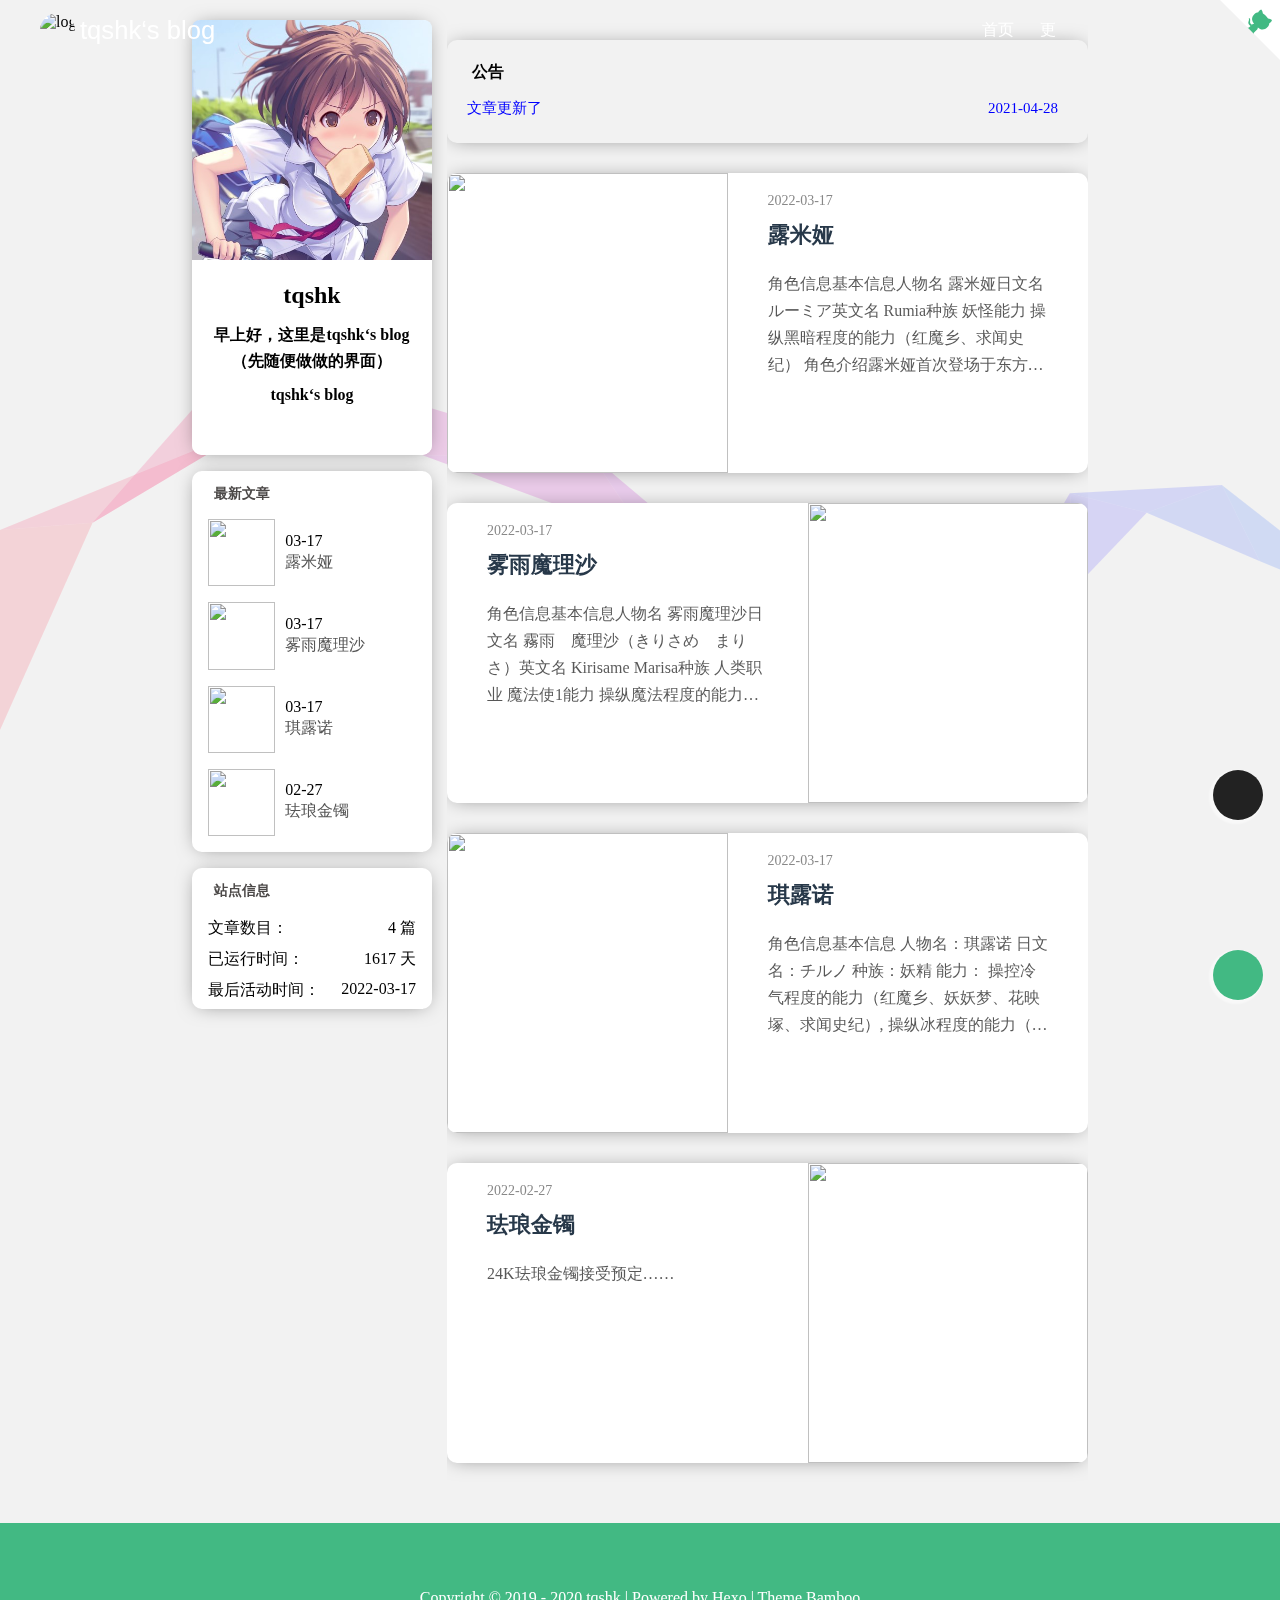
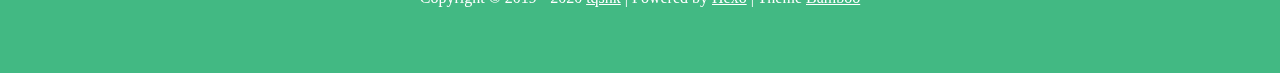
==== index.html @ ddaab2ee "Site updated: 2022-03-17 20:21:31" ====
<!DOCTYPE html>
<html>
  <!-- meta/link... -->
  



<head>
  <meta http-equiv="content-type" content="text/html; charset=utf-8">
  <meta content="width=device-width, initial-scale=1.0, maximum-scale=1.0, user-scalable=0" name="viewport">
  <!-- Global site tag (gtag.js) - Google Analytics -->


  <title>tqshk‘s blog</title>

  <link rel="icon" type="image/x-icon, image/vnd.microsoft.icon" href="/favicon.ico">
  <link rel="stylesheet" href="https://at.alicdn.com/t/font_1911880_c1nvbyezg17.css">
  <link href="https://cdn.jsdelivr.net/gh/inkss/fontawesome@5.15.3/css/all.min.css" rel="stylesheet">
  <link href="/js/swiper/swiper@5.4.1.min.css" rel="stylesheet">
  
  
    <script>
        var themeModelId = '2';
        if (themeModelId) {
            localStorage.setItem('modelId', themeModelId);
        }
    </script>
    
    <script src="https://cdn.jsdelivr.net/gh/yuang01/live2d-widget@latest/autoload.js"></script>
    <script>
        var live2dOpen = eval('true') || false;
        if (!live2dOpen) {
            localStorage.setItem('waifu-display', 1609323474481);
        }
    </script>
  
  
  
<link rel="stylesheet" href="/css/animate.min.css">

  
<link rel="stylesheet" href="/css/style.css">

  
  
    
<link rel="stylesheet" href="/js/fancybox/jquery.fancybox.min.css">

  
  
    
<link rel="stylesheet" href="/js/shareJs/share.min.css">

  
  <style>
        @media (max-width: 992px) {
            #waifu {
                display: none;
            }
        }
    </style>
    <script src="//cdn.bootcss.com/pace/1.0.2/pace.min.js"></script>
    <link href="//cdn.bootcss.com/pace/1.0.2/themes/pink/pace-theme-flash.css" rel="stylesheet">

    

    <!-- import link -->
    
        
            
        
            
        
    
    <!-- import script -->
    
        
            
        
            
        
    

<meta name="generator" content="Hexo 5.4.1"></head>

  
  <!-- 依赖于jquery和vue -->
  
    
<script src="https://cdn.jsdelivr.net/npm/jquery@3.5.1/dist/jquery.min.js"></script>

  

  
    
<script src="https://cdn.jsdelivr.net/npm/vue@2.6.11/dist/vue.min.js"></script>

  
  
  <body>
    <!-- 预加载动画 -->
    <!-- 页面预加载动画 -->

<div id='loader'>
  <link rel="stylesheet" href="/js/loaded/index.css" >
  <div class="loading-left-bg"></div>
  <div class="loading-right-bg"></div>
  <div class="spinner-box">
    <div class="configure-border-1">
      <div class="configure-core"></div>
    </div>
    <div class="configure-border-2">
      <div class="configure-core"></div>
    </div>
    <div class="loading-word">加载中...</div>
  </div>
</div>

<script>
  var endLoading = function () {
    document.body.style.overflow = 'auto';
    document.getElementById('loader').classList.add("loading");
  }
  window.addEventListener('DOMContentLoaded',endLoading);
  
</script>

    
    <!-- 判断是否为暗黑风格 -->
    <!-- 判断是否为黑夜模式 -->
<script>
  let isDark = JSON.parse(localStorage.getItem('dark')) || JSON.parse('false');

  if (isDark) {
    $(document.body).addClass('darkModel');
  }
</script>

    <!-- 需要在上面加载的js -->
    <script>
  function loadScript(src, cb) {
    return new Promise(resolve => {
      setTimeout(function () {
        var HEAD = document.getElementsByTagName("head")[0] || document.documentElement;
        var script = document.createElement("script");
        script.setAttribute("type", "text/javascript");
        if (cb) {
          if (JSON.stringify(cb)) {
            for (let p in cb) {
              if (p == "onload") {
                script[p] = () => {
                  cb[p]()
                  resolve()
                }
              } else {
                script[p] = cb[p]
                script.onload = resolve
              }
            }
          } else {
            script.onload = () => {
              cb()
              resolve()
            };
          }
        } else {
          script.onload = resolve
        }
        script.setAttribute("src", src);
        HEAD.appendChild(script);
      });
    });
  }

  //https://github.com/filamentgroup/loadCSS
  var loadCSS = function (href, before, media, attributes) {
    return new Promise(resolve => {
      setTimeout(function () {
        var link = document.createElement('link');
        link.rel = "stylesheet";
        link.href = src;
        link.onload = resolve;
        document.getElementsByTagName("head")[0].appendChild(link);
      });
    });
  };

</script> 

<!-- 轮播图所需要的js -->
<script src="/js/swiper/swiper.min.js"></script>
<script src="/js/swiper/vue-awesome-swiper.js"></script>
<script src="/js/swiper/swiper.animate1.0.3.min.js"></script>

<script type="text/javascript">
  Vue.use(window.VueAwesomeSwiper)
</script>


  <script src="/js/vue-typed-js/index.js"></script>


<!-- 首页的公告滚动插件的js需要重新加载 -->
<script src="/js/vue-seamless-scroll/index.js"></script>

<!-- 打字机效果js -->
<script src="https://cdn.jsdelivr.net/npm/typed.js@2.0.11"></script>


    <div id="safearea">
      <main class="main" id="pjax-container">
        <!-- 头部导航 -->
        
<header class="header   " 
  id="navHeader"
  style="position: fixed;
  left: 0; top: 0; z-index: 10;width: 100%;"
>
  <div class="header-content">
    <div class="bars">
      <div id="appDrawer" class="sidebar-image">
  <div class="drawer-box-icon">
    <i class="fas fa-bars" aria-hidden="true" @click="showDialogDrawer"></i>
  </div>
  
  <transition name="fade">
    <div class="drawer-box_mask" v-cloak style="display: none;" v-show="visible" @click.self="cancelDialogDrawer">
    </div>
  </transition>
  <div class="drawer-box" :class="{'active': visible}">
    <div class="drawer-box-head bg-color">
      <img class="drawer-box-head_logo lazyload placeholder" src="/medias/logo.png" class="lazyload placeholder" data-srcset="/medias/logo.png" srcset="https://img2.baidu.com/it/u=2037979560,2772131037&fm=26&fmt=auto&gp=0.jpg" alt="logo">
      <h3 class="drawer-box-head_title">tqshk‘s blog</h3>
      <h5 class="drawer-box-head_desc">描述</h5>
    </div>
    
    <div class="drawer-box-content">
      <ul class="drawer-box-content_menu">
        
          
            <li class="drawer-box-content_item" style="position: relative;">
              
                <a href="/" class="drawer-menu-item-link">
                  
                    <i class="fas fa-home" aria-hidden="true"></i>
                  
                  <span class="name">首页</span>
                </a>
              
            </li>
          
            <li class="drawer-box-content_item" style="position: relative;">
              
                <a href="javascript:;" class="drawer-menu-item-link has-children" @click="openOrCloseMenu(1)">
                  <span>
                    
                      <i class="fas fa-link"></i>
                    
                    <span class="name">更多</span>
                  </span>
                  <i class="fas fa-chevron-left arrow " :class="{'icon-rotate': isOpen(1)}" aria-hidden="true"></i>
                </a>
                <ul class="drawer-sub-menu" v-if="isOpen(1)">
                  
                  <li>
                    <a href="/categories">
                      
                      <i class="fas fa-music" style="margin-top: -20px;"></i>
                      
                      <span>分类</span>
                    </a>
                  </li>
                  
                  <li>
                    <a href="/friends">
                      
                      <i class="fas fa-film" style="margin-top: -20px;"></i>
                      
                      <span>友情连接</span>
                    </a>
                  </li>
                  
                  <li>
                    <a href="/about">
                      
                      <i class="fas fa-film" style="margin-top: -20px;"></i>
                      
                      <span>关于我</span>
                    </a>
                  </li>
                  
                  <li>
                    <a target="_blank" rel="noopener" href="http://124.222.34.85/">
                      
                      <i class="fas fa-film" style="margin-top: -20px;"></i>
                      
                      <span>清露闲庭</span>
                    </a>
                  </li>
                  
                </ul>
              
            </li>
          
        
        
          <li class="drawer-box-content_item">
            <a target="_blank" rel="noopener" href="https://github.com/tqshk">
              <i class="fas fa-github" aria-hidden="true"></i>
              <span>Github</span>
            </a>
          </li>
        
      </ul>
    </div>
  </div>
</div>

<script>
  var body = document.body || document.documentElement || window;
  var vm = new Vue({
    el: '#appDrawer',
    data: {
      visible: false,
      top: 0,
      openArr: [],
    },
    computed: {
    },
    mounted() {
    },
    methods: {
      isOpen(index) {
        if (this.openArr.includes(index)) {
          return true;
        } else {
          return false;
        }
      },
      openOrCloseMenu(curIndex) {
        const index = this.openArr.indexOf(curIndex);
        if (index !== -1) {
          this.openArr.splice(index, 1);
        } else {
          this.openArr.push(curIndex);
        }
      },
      showDialogDrawer() {
        this.visible = true;
        // 防止页面滚动，只能让弹框滚动
        this.top = $(document).scrollTop()
        body.style.cssText = 'width: 100%; height: 100%;overflow: hidden;';
      },
      cancelDialogDrawer() {
        this.visible = false;
        body.removeAttribute('style');
        $(document).scrollTop(this.top)
      }
    },
    created() {}
  })
</script>

    </div>
    <div class="blog-title" id="author-avatar">
      
        <div class="avatar">
          <img src="/medias/logo.png" class="lazyload placeholder" data-srcset="/medias/logo.png" srcset="https://img2.baidu.com/it/u=2037979560,2772131037&fm=26&fmt=auto&gp=0.jpg" alt="logo">
        </div>
      
      <a href="/" class="logo">tqshk‘s blog</a>
    </div>
    <nav class="navbar">
      <ul class="menu">
        
          
            <li class="menu-item" style="position: relative;">
              
                <a href="/" class="menu-item-link" title="首页">
                  
                    <i class="fas fa-home" aria-hidden="true"></i>
                  
                  <span class="name">首页</span>
                </a>
              
            </li>
          
            <li class="menu-item" style="position: relative;">
              
                <a href="javascript:;" class="menu-item-link" title="更多">
                  
                    <i class="fas fa-link"></i>
                  
                  <span class="name">更多</span>
                  <i class="fas fa-chevron-down arrow" aria-hidden="true"></i>
                </a>
                <ul class="sub-menu">
                  
                  <li>
                    <a href="/categories">
                      
                      <i class="fas fa-music" style="margin-top: -20px;"></i>
                      
                      <span>分类</span>
                    </a>
                  </li>
                  
                  <li>
                    <a href="/friends">
                      
                      <i class="fas fa-film" style="margin-top: -20px;"></i>
                      
                      <span>友情连接</span>
                    </a>
                  </li>
                  
                  <li>
                    <a href="/about">
                      
                      <i class="fas fa-film" style="margin-top: -20px;"></i>
                      
                      <span>关于我</span>
                    </a>
                  </li>
                  
                  <li>
                    <a target="_blank" rel="noopener" href="http://124.222.34.85/">
                      
                      <i class="fas fa-film" style="margin-top: -20px;"></i>
                      
                      <span>清露闲庭</span>
                    </a>
                  </li>
                  
                </ul>
              
            </li>
          
        
      </ul>
      
      
        <div id="appSearch">
  <div class="search"  @click="showDialog()"><i class="fas fa-search" aria-hidden="true"></i></div>
  <transition name="fade">
    <div class="message-box_wrapper" style="display: none;" v-cloak v-show="dialogVisible" @click.self="cancelDialogVisible()">
      <div class="message-box animated bounceInDown">
        <h2>
          <span>
            <i class="fas fa-search" aria-hidden="true"></i>
            <span class="title">本地搜索</span>
          </span>
          <i class="fas fa-times close" pointer style="float:right;" aria-hidden="true" @click.self="cancelDialogVisible()"></i>
        </h2>
        <form class="site-search-form">
          <input type="text"
            placeholder="请输入关键字"
            id="local-search-input" 
            @click="getSearchFile()"
            class="st-search-input"
            v-model="searchInput"
          />
        </form>
        <div class="result-wrapper">
          <div id="local-search-result" class="local-search-result-cls"></div>
        </div>
      </div>
    </div>
  </transition>
</div>
<script src="/js/local_search.js"></script>
<script>
  var body = document.body || document.documentElement || window;
  var vm = new Vue({
    el: '#appSearch',
    data: {
      dialogVisible: false,
      searchInput: '',
      top: 0,
    },
    computed: {
    },
    mounted() {
      window.addEventListener('pjax:complete', () => {
        this.cancelDialogVisible();
      })
    },
    methods: {
      showDialog() {
        this.dialogVisible = true;
        // 防止页面滚动，只能让弹框滚动
        this.top = $(document).scrollTop()
        body.style.cssText = 'overflow: hidden;';
      },
      getSearchFile() {
        if (!this.searchInput) {
          getSearchFile("/search.xml");
        }
      },
      cancelDialogVisible() {
        this.dialogVisible = false;
        body.removeAttribute('style');
        $(document).scrollTop(this.top)
      },
    },
    created() {}
  })
</script>
<!-- 解决刷新页面闪烁问题，可以在元素上添加display: none, 或者用vue.extend方法，详情：https://blog.csdn.net/qq_31393401/article/details/81017912 -->
<!-- 下面是搜索基本写法 -->
<!-- <script type="text/javascript" id="local.search.active">
  var inputArea = document.querySelector("#local-search-input");
  inputArea.onclick   = function(){ getSearchFile(); this.onclick = null }
  inputArea.onkeydown = function(){ if(event.keyCode == 13) return false }
</script> -->

      

    </nav>
  </div>
  
    <a target="_blank" rel="noopener" href="https://github.com/tqshk" class="github-corner color-primary" aria-label="View source on GitHub"><svg width="60" height="60" viewBox="0 0 250 250" style="fill:#fff; position: absolute; top: 0; border: 0; right: 0;" aria-hidden="true"><path d="M0,0 L115,115 L130,115 L142,142 L250,250 L250,0 Z"></path><path d="M128.3,109.0 C113.8,99.7 119.0,89.6 119.0,89.6 C122.0,82.7 120.5,78.6 120.5,78.6 C119.2,72.0 123.4,76.3 123.4,76.3 C127.3,80.9 125.5,87.3 125.5,87.3 C122.9,97.6 130.6,101.9 134.4,103.2" fill="currentColor" style="transform-origin: 130px 106px;" class="octo-arm"></path><path d="M115.0,115.0 C114.9,115.1 118.7,116.5 119.8,115.4 L133.7,101.6 C136.9,99.2 139.9,98.4 142.2,98.6 C133.8,88.0 127.5,74.4 143.8,58.0 C148.5,53.4 154.0,51.2 159.7,51.0 C160.3,49.4 163.2,43.6 171.4,40.1 C171.4,40.1 176.1,42.5 178.8,56.2 C183.1,58.6 187.2,61.8 190.9,65.4 C194.5,69.0 197.7,73.2 200.1,77.6 C213.8,80.2 216.3,84.9 216.3,84.9 C212.7,93.1 206.9,96.0 205.4,96.6 C205.1,102.4 203.0,107.8 198.3,112.5 C181.9,128.9 168.3,122.5 157.7,114.1 C157.9,116.9 156.7,120.9 152.7,124.9 L141.0,136.5 C139.8,137.7 141.6,141.9 141.8,141.8 Z" fill="currentColor" class="octo-body"></path></svg></a><style>.github-corner:hover .octo-arm{animation:octocat-wave 560ms ease-in-out}@keyframes octocat-wave{0%,100%{transform:rotate(0)}20%,60%{transform:rotate(-25deg)}40%,80%{transform:rotate(10deg)}}@media (max-width:500px){.github-corner:hover .octo-arm{animation:none}.github-corner .octo-arm{animation:octocat-wave 560ms ease-in-out}}</style>
  
  
    <div id="he-plugin-simple"></div>
    <script>
      WIDGET = {
        CONFIG: {
          "modules": "012",
          "background": 5,
          "tmpColor": "4A4A4A",
          "tmpSize": 16,
          "cityColor": "4A4A4A",
          "citySize": 16,
          "aqiSize": 16,
          "weatherIconSize": 24,
          "alertIconSize": 18,
          "padding": "10px 10px 10px 10px",
          "shadow": "1",
          "language": "auto",
          "borderRadius": 5,
          "fixed": "false",
          "vertical": "middle",
          "horizontal": "center",
          "key": "2784dd3fcb1e4f0f9a9b579bf69641f2"
        }
      }
    </script>
    <script src="https://widget.qweather.net/simple/static/js/he-simple-common.js?v=2.0"></script> 
    
</header>
        <!-- 内容区域 -->
        
  <!-- 首页轮播 -->
  

  <link href="/js/vue-typed-js/index.css" rel="stylesheet">






<div class="swiper-length" style="display: none;">1</div>
<div id="appSwiper"
  class="swiper-no-swiping"
  @mouseenter="stopAutoPlay()" 
  @mouseleave="startAutoPlay()"
>
  <swiper v-cloak ref="mySwiper" :options="swiperOptions" @slideChangeTransitionEnd="slideChangeTransitionEnd">
    
      
        <swiper-slide>
          <div class="item swiper-lazy" data-background=" https://gimg2.baidu.com/image_search/src=http%3A%2F%2Fi0.hdslb.com%2Fbfs%2Farticle%2Fcc357f8127275008c5443eada89bd9162603e3ee.jpg&refer=http%3A%2F%2Fi0.hdslb.com&app=2002&size=f9999,10000&q=a80&n=0&g=0n&fmt=jpeg?sec=1647869053&t=4f9280305ee02da963cba3b10bd9e03d" style="background-size: 300000px; 
            background-position: left center;" style="position: relative;">
            <div class="swiper-bgmask" style="position: absolute;top: 0;left: 0;width: 100%;height: 100%;"></div>
              <div class="flag">
                
                <div class="img-mask swiper-lazy swiper-default-bgImg" data-background=" https://gimg2.baidu.com/image_search/src=http%3A%2F%2Fi0.hdslb.com%2Fbfs%2Farticle%2Fcc357f8127275008c5443eada89bd9162603e3ee.jpg&refer=http%3A%2F%2Fi0.hdslb.com&app=2002&size=f9999,10000&q=a80&n=0&g=0n&fmt=jpeg?sec=1647869053&t=4f9280305ee02da963cba3b10bd9e03d" style="height: 100%; background-size: cover; 
                  background-position: center center;">
                  <div class="swiper-lazy-preloader swiper-lazy-preloader-white"></div>   
                </div>
                <div class="flag-text">
                  <div class="flag-text-content">
                    <div class="title ani animated" swiper-animate-effect="fadeInDown" swiper-animate-duration="0.2s" swiper-animate-delay="0.1s">虽然是个梦，</div>
                    
                      <div  class="ani animated default-excerpt" swiper-animate-effect="fadeInDown" swiper-animate-duration="0.2s" swiper-animate-delay="0.1s">
                        <vue-typed-js :strings="defaultDesc" :loop="defaultDescTypedLoop" :type-speed="100" :back-speed="50">
                          <h1 class="typing"></h1>
                        </vue-typed-js>
                      </div>
                      
                  </div>
                  <div style="display: flex;" class="flag-text-btns">
                    
                    
                  </div>
                </div>
              </div>
          </div>
        </swiper-slide>
      
      
        
        
      
        
        
      
        
        
      
        
        
          
          <swiper-slide>
            <div class="item swiper-lazy" data-background="http://r7sz7l6va.hn-bkt.clouddn.com/2022-2-27/23.jpg" style=" background-size: 300000px; 
            background-position: left center;" style="position: relative;">
              <div class="swiper-bgmask" style="position: absolute;top: 0;left: 0;width: 100%;height: 100%;"></div>
              <div class="flag" style="z-index: 2;">
                <div class="img-mask swiper-lazy" data-background="http://r7sz7l6va.hn-bkt.clouddn.com/2022-2-27/23.jpg" style="height: 100%; background-size: cover; 
                  background-position: center center;">
                  <div class="swiper-lazy-preloader swiper-lazy-preloader-white"></div>  
                </div>
                <div class="flag-text">
                  <div class="flag-text-content">
                    <div class="title ani animated" swiper-animate-effect="fadeInDown" swiper-animate-duration="0.2s" swiper-animate-delay="0.1s">
                      <a href="/2022/02/27/%E7%8F%90%E7%90%85%E9%87%91%E9%95%AF/">
                        珐琅金镯
                      </a>
                    </div>
                    <div class="excerpt ani animated" swiper-animate-effect="fadeInDown" swiper-animate-duration="0.2s" swiper-animate-delay="0.1s">24K珐琅金镯接受预定……
              
            

</div>
                  </div>
                  <div class="bottom-one-btn ani animated" swiper-animate-effect="fadeInDown" swiper-animate-duration="0.2s" swiper-animate-delay="0.1s"><a href="/2022/02/27/%E7%8F%90%E7%90%85%E9%87%91%E9%95%AF/" class="read-more swiper-btn-color" style="display: inline-block; z-index:1;">阅读更多</a></div>
                </div>
              </div>
            </div>

          </swiper-slide>
        
      
    <div class="swiper-pagination" slot="pagination" pointer style="display: none;"></div>
    <div class="swiper-button-prev swiper-button-white" pointer slot="button-prev" style="display: none;"></div>
    <div class="swiper-button-next swiper-button-white" pointer slot="button-next" style="display: none;"></div>
    
  </swiper>
  
    <div id="scroll-down" @click="toPostContent()">
      <a href="javascript:;">
        <i class="fas fa-angle-down scroll-down-effects"></i>
      </a>
    </div>
  
  <canvas id="header_canvas"style="position:absolute;bottom:0;width:100%;pointer-events:none;"></canvas>
</div>

<script>
  var autoplay = JSON.parse('false');
  var delay = '5000';
  var loop = JSON.parse('true') ? false : JSON.parse('true');
  var effect = 'slide';
  var swiperLength = parseInt(document.querySelector(".swiper-length").innerText);
  var defaultDesc = '但却不是梦！？';
  defaultDesc = defaultDesc.split(',');
  var defaultDescTypedLoop = JSON.parse('true');
  var vm = new Vue({
    el: '#appSwiper',
    data: {
      defaultDesc: defaultDesc,
      defaultDescTypedLoop,
      swiperOptions: {
        pagination: {
          el: '.swiper-pagination',
          clickable: true // 允许点击小圆点跳转
        },
        loop: loop ? true : false,
        effect, // fade
        autoplay: (autoplay && swiperLength > 1) ? {
  　　　　delay,
  　　　　disableOnInteraction: false // 手动切换之后继续自动轮播
    　　} : false,
        navigation: {
          nextEl: '.swiper-button-next',
          prevEl: '.swiper-button-prev',
        },
        lazy: {
          loadPrevNext: true,
        },
        on:{
          init: function() {
            swiperAnimateCache(this); //隐藏动画元素 
            swiperAnimate(this); //初始化完成开始动画
          }, 
          slideChangeTransitionEnd: function(){ 
            swiperAnimate(this); //每个slide切换结束时也运行当前slide动画
          } 
        }
        // Some Swiper option/callback...
      }
    },
    computed: {
      swiper() {
        return this.$refs.mySwiper.$swiper
      }
    },
    mounted() {
      // console.log('Current Swiper instance object', this.swiper)
      // this.swiper.slideTo(0, 1000, false)
    },
    methods: {
      stopAutoPlay() {
        (autoplay && swiperLength > 1) && this.swiper.autoplay.stop();
      },
      startAutoPlay() {
        (autoplay && swiperLength > 1) && this.swiper.autoplay.start();
      },
      slideChangeTransitionEnd() {
        console.log('1');
      },
      toPostContent() {
        const fullHeight = $(window).height() - 60;
        $('html,body').animate({scrollTop: fullHeight},500);
      }
    },
    created() {}
  })
</script>

  <script src="/js/bubble/homeBubble.js"></script>

<style>
#appSwiper {
  position: relative;
  user-select: none;
  overflow: hidden;
}
.default-excerpt {
  font-size: 1.6rem;
  margin-top: 1rem;
  font-family: Titillium Web,'PingFang SC','Hiragino Sans GB','Microsoft JhengHei','Microsoft YaHei',sans-serif;
}
.bottom-one-btn {
  margin-top: 15px;
}
.swiper-container {
  overflow: hidden;
  z-index: 0;
}
.swiper-slide {
  height: 350px;
  position: relative;
}
.swiper-button-prev,
.swiper-button-next {
  padding: 10px 10px;
  transition: background 0.2s;
}
.swiper-button-prev:hover,
.swiper-button-next:hover {
  background: rgba(0, 0, 0, 0.2);
}
.swiper-slide .item {
  width: 100%;
  height: 100%;
}
.flag {
  position: relative;
  width: 70%;
  margin: 0 auto;
  color: #ffffff;
  height: 100%;
  background: #000;
}
.flag img {
  min-height: 100%;
}
.flag-text {
  position: absolute;
  top: 50px;
  left: 50px;
  width: 80%;
  height: 280px;
  display: flex;
  flex-direction: column;
  justify-content: space-between;
  z-index: 9999;
}
.flag-text .title {
  font-size: 1.8rem;
  font-family: Long Cang,cursive;
}
.flag-text .title a {
  color: #fff;
  transition: color 0.3s;
}
.flag-text .title a:hover {
  color: #42b983;
}
.flag-text .excerpt {
  color: #eee;
  font-family: Ubuntu,-apple-system,BlinkMacSystemFont,Segoe UI,Roboto,Oxygen,Cantarell,Fira Sans,Droid Sans,Helvetica Neue,sans-serif;
  width: 70%;
  line-height: 30px;
  height: 150px;
  margin-top: 2%;
  display: -webkit-box;
  -webkit-box-orient: vertical;
  -webkit-line-clamp: 5;
  overflow: hidden;
}
.swiper-pagination-bullet-active {
  opacity: 1;
  background-color: #42b983;
}
.img-mask {
  opacity:0.6; filter: alpha(opacity=60);
}
.flag-text .read-more {
  margin-bottom: 30px;
  padding: 5px 15px;
  color: #ffffff;
  border-radius: 20px;
}
#scroll-down {
  position: absolute;
  bottom: 10px;
  left: 50%;
  transform: translateX(-50%);
  font-size: 2.5rem;
  color: #fff;
  cursor: pointer;
  z-index: 2;
}
#scroll-down a {
  color: #fff;
}
@-webkit-keyframes rightan
  {
  
  0%
  {
    transform: translateY(0);
    opacity: 0.5;
  }
  50% {
    transform: translateY(-30px);
    opacity: 1;
  }
  100%
  {
    transform: translateY(0);
    opacity: 0.5;
  }
}
.scroll-down-effects {
  animation: rightan 1.5s infinite;
}
/* 当头部导航设置为背景透明的时候 */

  .swiper-slide {
    height: 400px;
  }
  .flag-text {
    top: 80px;
  }


@media (min-width: 992px) {
  .swiper-button-prev {
    margin-left: 15%;
    transform: translateX(-180%);
  }
  .swiper-button-next {
    margin-right: 15%;
    transform: translateX(180%);
  }
  .flag-text .title {
    width: 80%;
    line-height: 35px;
    max-height: 70px;
    display: -webkit-box;
    -webkit-box-orient: vertical;
    -webkit-line-clamp: 2;
    overflow: hidden;
  }
}
@media screen and (max-width: 1200px) { 
  .flag {
    width: 80%;
  }
  .swiper-button-prev {
    margin-left: 10%;
    transform: translateX(-180%);
  }
  .swiper-button-next {
    margin-right: 10%;
    transform: translateX(180%);
  }
}
@media (max-width: 992px) {
  .flag {
    width: 100%;
  }
  .flag-text .title {
    font-size: 1.5rem;
    margin-top: 50px;
    display: -webkit-box;
    -webkit-box-orient: vertical;
    -webkit-line-clamp: 2;
    overflow: hidden;
  }
  .flag-text {
    position: absolute;
    top: 0;
    left: 0;
    width: 80%;
    height: 100%;
    margin-left: 50%;
    transform: translateX(-50%);
  }
  .flag-text .excerpt {
    width: 100%;
    line-height: 25px;
    height: 125px;
    display: -webkit-box;
    -webkit-box-orient: vertical;
    -webkit-line-clamp: 5;
    overflow: hidden;
  }
  .flag-text .read-more {
    margin-bottom: 80px;
  }
}
@media (max-width: 992px) and (min-width: 551px) {
  .flag-text .excerpt {
    width: 70%;
  }
}
@media (max-width: 551px) {
  .swiper-slide {
    height: 250px;
  }
  .flag-text .title {
    line-height: 30px;
    max-height: 60px;
    display: -webkit-box;
    -webkit-box-orient: vertical;
    -webkit-line-clamp: 2;
    overflow: hidden;
    margin-top: 20px;
  }
  .flag-text .excerpt {
    font-size: 1rem;
    line-height: 20px;
    height: 80px;
    display: -webkit-box;
    -webkit-box-orient: vertical;
    -webkit-line-clamp: 4;
  }
  .flag-text .excerpt { 
    margin-top: 10px;
  }
  .flag-text .read-more {
    margin-top: 10px;
    margin-bottom: 50px;
  }
  .swiper-button-prev,
  .swiper-button-next {
    transform: scale(0.5);
  }
  .swiper-button-prev {
    left: 0;
  }
  .swiper-button-next {
    right: 0;
  }
}
/* 当头部导航设置为背景透明的时候 */

  @media (max-width: 992px) {
    .flag-text {
      top: 60px;
      height: 80%;
    }
  }
  @media (max-width: 551px) {
    .swiper-slide {
      height: 310px;
    }
  }


/* 文字或者按钮居中显示 */

  .flag-text {
    left: 10%;
  }
  .flag-text .flag-text-content {
    width: 100%;
    text-align: center;
  }
  .flag-text .title {
    width: 100%;
    text-align: center;
  }
  .flag-text .excerpt { 
    width: 100%;
    text-align: center;
  }
  .bottom-one-btn {
    display: flex;
    justify-content: center;
  }
  .default-excerpt {
    display: flex;
    justify-content: center;
    font-size: 1.6rem;
    font-family: Titillium Web,'PingFang SC','Hiragino Sans GB','Microsoft JhengHei','Microsoft YaHei',sans-serif;
  }
  .flag-text-btns {
    justify-content: center;
  }
  @media (min-width: 992px) {
    .flag-text .excerpt {
      line-height: 30px;
      display: -webkit-box;
      -webkit-box-orient: vertical;
      -webkit-line-clamp: 5;
      overflow: hidden;
    }
  }
  @media (max-width: 992px) {
    .flag-text {
      margin-left: 0;
      transform: translateX(0);
    }
  }




/* 全屏显示 */

  .flag {
    width: 100%;
  }
  .swiper-slide {
    height: calc(100vh - 60px);
    
      height: 100vh;
    
  }
  .flag-text {
    top: 50%;
    left: 15%;
    transform: translateY(-50%);
    width: 70%;
    height: auto;
  }
  .flag-text .title {
    font-size: 2.8rem;
    line-height: 1.5em;
    max-height: none;
    /* overflow: visible; */
  }
  .flag-text .excerpt {
    font-size: 1.25rem;
    height: 150px;
  }
  .flag-text .read-more {
    margin-top: 10px;
  }
  .swiper-button-prev,
  .swiper-button-next {
    margin-top: -60px!important;
  }
  .swiper-btn-color,
  .swiper-btn-color2 {
    background-color: transparent;
    border: 1px solid #fff;
  }
  .swiper-btn-color:hover,
  .swiper-btn-color2:hover {
    background-color: #42b983;
    border: 1px solid #42b983!important;
  }
  .flag-text-btns {
    justify-content: center;
  }
  .swiper-button-prev {
    margin-left: 10px;
    transform: translateX(0);
    border-radius: 50%;
    padding: 0;
    width: 50px;
    height: 50px;
  }
  .swiper-button-next {
    margin-right: 10px;
    transform: translateX(0);
    border-radius: 50%;
    padding: 0;
    width: 50px;
    height: 50px;
  }
  .swiper-button-next:after, .swiper-button-prev:after {
    font-size: 1.2rem;
  }
  @media (min-width: 992px) {
    .flag-text .excerpt {
      line-height: 35px;
      height: 175px;
    }
    .default-excerpt {
      min-height: 150px;
    }
    .typed-element {
      align-items: unset;
    }
  }
  @media (max-width: 992px) {
    .flag-text {
      margin-left: 0;
      height: 60%;
      top: 55%;
    }
    .flag-text .title {
      font-size: 2.4rem;
      margin-top: 0;
      display: -webkit-box;
      -webkit-box-orient: vertical;
      -webkit-line-clamp: 2;
      overflow: hidden;
    }
    .flag-text .excerpt {
      line-height: 35px;
      height: 185px;
    }
    .flag-text .read-more {
      margin-top: 20px;
    }
  }
  @media (max-width: 551px) {
    .flag-text {
      height: 60%;
    }
    .flag-text .title {
      font-size: 2.2rem;
    }
    .flag-text .excerpt {
      line-height: 30px;
    }
    .flag-text .read-more {
      margin-top: 50px;
      padding: 10px 30px;
    }
    .swiper-button-prev {
      margin-left: 0;
    }
    .swiper-button-next {
      margin-right: 0;
    }
    .default-excerpt {
      margin-top: 1rem;
    }
  }


/* video */
.swiper-video {
  width: 100%;
  height: 100%;
}
.swiper-video video {
  pointer-events: none;
}
.swiper-video-maskBox{
  position: absolute;
  top: 0;
  left: 0;
  height: 100%;
  width: 100%;
  background-color: #000;
  opacity: 0.2;
  z-index: 1;
}
@media (min-width: 992px) {
  
    .swiper-video {
      display: none;
    }
    .swiper-default-bgImg {
      display: block;  
    }
  
}
@media (max-width: 992px) {
  .swiper-video {
    display: none;
  }
  .swiper-default-bgImg {
    display: block;  
  }
}
/* video-end */
</style>


<div id="l_main">
  <div class="l_content">
    <!-- 自定义的内容 -->
    
    <!-- 首页座右铭 -->
    
    <!-- 首页公告 -->
    
<style>
  .index-notice-content {
    margin-top: 10px;
  }
  .warp {
    width: 100%;
    margin: 0 auto;
    overflow: hidden;
  }
  .index-notice-content__ul {
    list-style: none;
    padding: 0;
    margin: 0 auto;
  }
  .index-notice-content__ul li,
  .index-notice-content__ul a {
    display: block;
    height: 30px;
    line-height: 30px;
    display: flex;
    justify-content: space-between;
    font-size: 15px;
  }
  .index-notice-content__title {
    flex: 1;
    overflow: hidden;
  }
  .index-notice-content__title a,
  .index-notice-content__title span {
    overflow: hidden;
    display: block;
    text-overflow:ellipsis; 
    white-space: nowrap;
    height: 100%;
    width: 100%;
    color: #000;
  }
  .index-notice-content__title a:hover,
  .index-notice-content__title span:hover {
    text-decoration: underline;
  }
  .index-notice-content__date {
    min-width: 80px;
    margin-left: 5px;
    color: #000;
  }
</style>
<div class="index-notice" id="appIndexNotice">
    <h3>
      <i class="fas fa-bullhorn index-notice-icon"></i>公告
    </h3>
    <div class="index-notice-content">
      
      <vue-seamless-scroll
        :data="listData"
        :class-option="classOption"
        class="warp"
        style="height: 30px"
      >
        <ul class="index-notice-content__ul">
          
          
            <li>
              
                <div class="index-notice-content__title">
                  
                    <a href="/2022/02/21/wz1/" title="文章更新了" style="color:blue">
                      文章更新了
                    </a>
                  
                </div>
                
                  <div class="index-notice-content__date" style="color:blue">
                    2021-04-28
                  </div>
                
              
            </li>
           
        </ul>
      </vue-seamless-scroll>
    </div>
</div>
<script src="/js/vue-seamless-scroll/index.js"></script>

<!-- 滚动插件采用 vue-seamless-scroll
  https://chenxuan0000.github.io/vue-seamless-scroll/zh/guide/06-singleStop.html 
-->

<script>
  var seamless = JSON.parse('false');
  seamless = seamless ? 0 : 30;
  var listData = '[object Object]' || '';
  listData = listData.split(',');
  var vm = new Vue({
    el: '#appIndexNotice',
    data: {
      listData: listData,
      moveNum: 2,
      classOption: {
        singleHeight: seamless,
        limitMoveNum: listData.length
      },
    },
    computed: {
    },
    mounted() {
    },
    methods: {
    },
    created() {
      this.moveNum = parseInt(this.listData.length);
    }
  })
</script>



    <!-- 首页文章置顶 -->
    



    <div class="bg-floor" id="home-bg-floor" style="position: fixed;left: 0;top: 0;width: 100%;height: 100%;z-index: -2;"></div>
    <!-- 每一篇文章卡片 -->
    <!-- hash算法 -->

<section class="posts">
  
    
    <article class="post reveal" style="flex-direction: row-reverse;   ">
      <div class="post-main">
        <div class="post-info">
          <div class="post-time">
            <i class="fas fa-clock" aria-hidden="true"></i>
            <span class="post-time">2022-03-17</span>
          </div>
          <div class="post-title">
            <a class="post-title-link" href="/2022/03/17/lumiya/">露米娅</a>
          </div>
          <div class="post-meta">
            <div class="post-tags">
              <!-- 文章详情页的标签 -->

            </div>
            <div class="post-categories">
              <!-- 文章详情页的分类 -->


            </div>
          </div>
          <div class="post-img-mobile">
            <a href="/2022/03/17/lumiya/" style="background-size: cover; 
              background-position: center center;">
              <img class="lazyload lazyload placeholder" src="https://upload.thwiki.cc/thumb/1/18/%E9%9C%B2%E7%B1%B3%E5%A8%85%EF%BC%88%E4%BA%BA%E5%A6%96%E5%90%8D%E9%89%B4%EF%BC%89.jpg/1024px-%E9%9C%B2%E7%B1%B3%E5%A8%85%EF%BC%88%E4%BA%BA%E5%A6%96%E5%90%8D%E9%89%B4%EF%BC%89.jpg" class="lazyload placeholder" data-srcset="https://upload.thwiki.cc/thumb/1/18/%E9%9C%B2%E7%B1%B3%E5%A8%85%EF%BC%88%E4%BA%BA%E5%A6%96%E5%90%8D%E9%89%B4%EF%BC%89.jpg/1024px-%E9%9C%B2%E7%B1%B3%E5%A8%85%EF%BC%88%E4%BA%BA%E5%A6%96%E5%90%8D%E9%89%B4%EF%BC%89.jpg" srcset="https://img2.baidu.com/it/u=2037979560,2772131037&fm=26&fmt=auto&gp=0.jpg" alt="">
            </a>
          </div>
          <div class="post-content">
            角色信息基本信息人物名    露米娅日文名    ルーミア英文名    Rumia种族    妖怪能力    操纵黑暗程度的能力（红魔乡、求闻史纪）
角色介绍露米娅首次登场于东方红魔乡，是东方红魔乡一面boss。
她不仅是新作中第一个登场的
          </div>
        </div>
        <div class="post-more">
          <a href="/2022/03/17/lumiya/">
            <i class="iconfont iconmore" pointer style="float: right;  " title="阅读更多"></i>
          </a>
        </div>
      </div>
      <div class="post-img">
        <a href="/2022/03/17/lumiya/" style="background-size: cover; 
          background-position: center center;">
          <img class="lazyload lazyload placeholder" src="https://upload.thwiki.cc/thumb/1/18/%E9%9C%B2%E7%B1%B3%E5%A8%85%EF%BC%88%E4%BA%BA%E5%A6%96%E5%90%8D%E9%89%B4%EF%BC%89.jpg/1024px-%E9%9C%B2%E7%B1%B3%E5%A8%85%EF%BC%88%E4%BA%BA%E5%A6%96%E5%90%8D%E9%89%B4%EF%BC%89.jpg" class="lazyload placeholder" data-srcset="https://upload.thwiki.cc/thumb/1/18/%E9%9C%B2%E7%B1%B3%E5%A8%85%EF%BC%88%E4%BA%BA%E5%A6%96%E5%90%8D%E9%89%B4%EF%BC%89.jpg/1024px-%E9%9C%B2%E7%B1%B3%E5%A8%85%EF%BC%88%E4%BA%BA%E5%A6%96%E5%90%8D%E9%89%B4%EF%BC%89.jpg" srcset="https://img2.baidu.com/it/u=2037979560,2772131037&fm=26&fmt=auto&gp=0.jpg" alt="">
        </a>
      </div>
    </article>
  
    
    <article class="post reveal" style="   ">
      <div class="post-main">
        <div class="post-info">
          <div class="post-time">
            <i class="fas fa-clock" aria-hidden="true"></i>
            <span class="post-time">2022-03-17</span>
          </div>
          <div class="post-title">
            <a class="post-title-link" href="/2022/03/17/molisha/">雾雨魔理沙</a>
          </div>
          <div class="post-meta">
            <div class="post-tags">
              <!-- 文章详情页的标签 -->

            </div>
            <div class="post-categories">
              <!-- 文章详情页的分类 -->


            </div>
          </div>
          <div class="post-img-mobile">
            <a href="/2022/03/17/molisha/" style="background-size: cover; 
              background-position: center center;">
              <img class="lazyload lazyload placeholder" src="https://upload.thwiki.cc/thumb/0/0f/%E9%9B%BE%E9%9B%A8%E9%AD%94%E7%90%86%E6%B2%99%EF%BC%88%E4%BA%BA%E5%A6%96%E5%90%8D%E9%89%B4%EF%BC%89.jpg/800px-%E9%9B%BE%E9%9B%A8%E9%AD%94%E7%90%86%E6%B2%99%EF%BC%88%E4%BA%BA%E5%A6%96%E5%90%8D%E9%89%B4%EF%BC%89.jpg" class="lazyload placeholder" data-srcset="https://upload.thwiki.cc/thumb/0/0f/%E9%9B%BE%E9%9B%A8%E9%AD%94%E7%90%86%E6%B2%99%EF%BC%88%E4%BA%BA%E5%A6%96%E5%90%8D%E9%89%B4%EF%BC%89.jpg/800px-%E9%9B%BE%E9%9B%A8%E9%AD%94%E7%90%86%E6%B2%99%EF%BC%88%E4%BA%BA%E5%A6%96%E5%90%8D%E9%89%B4%EF%BC%89.jpg" srcset="https://img2.baidu.com/it/u=2037979560,2772131037&fm=26&fmt=auto&gp=0.jpg" alt="">
            </a>
          </div>
          <div class="post-content">
            角色信息基本信息人物名    雾雨魔理沙日文名    霧雨　魔理沙（きりさめ　まりさ）英文名    Kirisame Marisa种族    人类职业    魔法使1能力    操纵魔法程度的能力（红魔乡）主要拥有使用魔法程度的能力（妖妖梦
          </div>
        </div>
        <div class="post-more">
          <a href="/2022/03/17/molisha/">
            <i class="iconfont iconmore" pointer style="  " title="阅读更多"></i>
          </a>
        </div>
      </div>
      <div class="post-img">
        <a href="/2022/03/17/molisha/" style="background-size: cover; 
          background-position: center center;">
          <img class="lazyload lazyload placeholder" src="https://upload.thwiki.cc/thumb/0/0f/%E9%9B%BE%E9%9B%A8%E9%AD%94%E7%90%86%E6%B2%99%EF%BC%88%E4%BA%BA%E5%A6%96%E5%90%8D%E9%89%B4%EF%BC%89.jpg/800px-%E9%9B%BE%E9%9B%A8%E9%AD%94%E7%90%86%E6%B2%99%EF%BC%88%E4%BA%BA%E5%A6%96%E5%90%8D%E9%89%B4%EF%BC%89.jpg" class="lazyload placeholder" data-srcset="https://upload.thwiki.cc/thumb/0/0f/%E9%9B%BE%E9%9B%A8%E9%AD%94%E7%90%86%E6%B2%99%EF%BC%88%E4%BA%BA%E5%A6%96%E5%90%8D%E9%89%B4%EF%BC%89.jpg/800px-%E9%9B%BE%E9%9B%A8%E9%AD%94%E7%90%86%E6%B2%99%EF%BC%88%E4%BA%BA%E5%A6%96%E5%90%8D%E9%89%B4%EF%BC%89.jpg" srcset="https://img2.baidu.com/it/u=2037979560,2772131037&fm=26&fmt=auto&gp=0.jpg" alt="">
        </a>
      </div>
    </article>
  
    
    <article class="post reveal" style="flex-direction: row-reverse;   ">
      <div class="post-main">
        <div class="post-info">
          <div class="post-time">
            <i class="fas fa-clock" aria-hidden="true"></i>
            <span class="post-time">2022-03-17</span>
          </div>
          <div class="post-title">
            <a class="post-title-link" href="/2022/03/17/qilunuo/">琪露诺</a>
          </div>
          <div class="post-meta">
            <div class="post-tags">
              <!-- 文章详情页的标签 -->

            </div>
            <div class="post-categories">
              <!-- 文章详情页的分类 -->


            </div>
          </div>
          <div class="post-img-mobile">
            <a href="/2022/03/17/qilunuo/" style="background-size: cover; 
              background-position: center center;">
              <img class="lazyload lazyload placeholder" src="https://gimg2.baidu.com/image_search/src=http%3A%2F%2Fi0.hdslb.com%2Fbfs%2Farticle%2Fde695a42b9f2a70d58981d6372d65aac06d0f85e.jpg&refer=http%3A%2F%2Fi0.hdslb.com&app=2002&size=f9999,10000&q=a80&n=0&g=0n&fmt=jpeg?sec=1647857166&t=40fdaf797d6eab11a19c7c64b4c72e70" class="lazyload placeholder" data-srcset="https://gimg2.baidu.com/image_search/src=http%3A%2F%2Fi0.hdslb.com%2Fbfs%2Farticle%2Fde695a42b9f2a70d58981d6372d65aac06d0f85e.jpg&refer=http%3A%2F%2Fi0.hdslb.com&app=2002&size=f9999,10000&q=a80&n=0&g=0n&fmt=jpeg?sec=1647857166&t=40fdaf797d6eab11a19c7c64b4c72e70" srcset="https://img2.baidu.com/it/u=2037979560,2772131037&fm=26&fmt=auto&gp=0.jpg" alt="">
            </a>
          </div>
          <div class="post-content">
            角色信息基本信息 人物名：琪露诺 日文名：チルノ 种族：妖精 能力：    操控冷气程度的能力（红魔乡、妖妖梦、花映塚、求闻史纪）, 操纵冰程度的能力（辉针城、天空璋）
角色介绍琪露诺首次登场于东方红魔乡，担任二面关底Boss。她是一只冰之
          </div>
        </div>
        <div class="post-more">
          <a href="/2022/03/17/qilunuo/">
            <i class="iconfont iconmore" pointer style="float: right;  " title="阅读更多"></i>
          </a>
        </div>
      </div>
      <div class="post-img">
        <a href="/2022/03/17/qilunuo/" style="background-size: cover; 
          background-position: center center;">
          <img class="lazyload lazyload placeholder" src="https://gimg2.baidu.com/image_search/src=http%3A%2F%2Fi0.hdslb.com%2Fbfs%2Farticle%2Fde695a42b9f2a70d58981d6372d65aac06d0f85e.jpg&refer=http%3A%2F%2Fi0.hdslb.com&app=2002&size=f9999,10000&q=a80&n=0&g=0n&fmt=jpeg?sec=1647857166&t=40fdaf797d6eab11a19c7c64b4c72e70" class="lazyload placeholder" data-srcset="https://gimg2.baidu.com/image_search/src=http%3A%2F%2Fi0.hdslb.com%2Fbfs%2Farticle%2Fde695a42b9f2a70d58981d6372d65aac06d0f85e.jpg&refer=http%3A%2F%2Fi0.hdslb.com&app=2002&size=f9999,10000&q=a80&n=0&g=0n&fmt=jpeg?sec=1647857166&t=40fdaf797d6eab11a19c7c64b4c72e70" srcset="https://img2.baidu.com/it/u=2037979560,2772131037&fm=26&fmt=auto&gp=0.jpg" alt="">
        </a>
      </div>
    </article>
  
    
    <article class="post reveal" style="   ">
      <div class="post-main">
        <div class="post-info">
          <div class="post-time">
            <i class="fas fa-clock" aria-hidden="true"></i>
            <span class="post-time">2022-02-27</span>
          </div>
          <div class="post-title">
            <a class="post-title-link" href="/2022/02/27/%E7%8F%90%E7%90%85%E9%87%91%E9%95%AF/">珐琅金镯</a>
          </div>
          <div class="post-meta">
            <div class="post-tags">
              <!-- 文章详情页的标签 -->

            </div>
            <div class="post-categories">
              <!-- 文章详情页的分类 -->


            </div>
          </div>
          <div class="post-img-mobile">
            <a href="/2022/02/27/%E7%8F%90%E7%90%85%E9%87%91%E9%95%AF/" style="background-size: cover; 
              background-position: center center;">
              <img class="lazyload lazyload placeholder" src="http://r7sz7l6va.hn-bkt.clouddn.com/2022-2-27/23.jpg" class="lazyload placeholder" data-srcset="http://r7sz7l6va.hn-bkt.clouddn.com/2022-2-27/23.jpg" srcset="https://img2.baidu.com/it/u=2037979560,2772131037&fm=26&fmt=auto&gp=0.jpg" alt="">
            </a>
          </div>
          <div class="post-content">
            24K珐琅金镯接受预定……
              
            


          </div>
        </div>
        <div class="post-more">
          <a href="/2022/02/27/%E7%8F%90%E7%90%85%E9%87%91%E9%95%AF/">
            <i class="iconfont iconmore" pointer style="  " title="阅读更多"></i>
          </a>
        </div>
      </div>
      <div class="post-img">
        <a href="/2022/02/27/%E7%8F%90%E7%90%85%E9%87%91%E9%95%AF/" style="background-size: cover; 
          background-position: center center;">
          <img class="lazyload lazyload placeholder" src="http://r7sz7l6va.hn-bkt.clouddn.com/2022-2-27/23.jpg" class="lazyload placeholder" data-srcset="http://r7sz7l6va.hn-bkt.clouddn.com/2022-2-27/23.jpg" srcset="https://img2.baidu.com/it/u=2037979560,2772131037&fm=26&fmt=auto&gp=0.jpg" alt="">
        </a>
      </div>
    </article>
  
</section>
    <!-- 翻页 -->
    
  </div>

  
<aside id='l_side'>
  
    
      
        <section class="widget side_blogger">
  <div class='content'>
    
      
        <a class='avatar flat-box rectangle' href='/about/'>
          <img src='/medias/tx.jpg'/>
        </a>
      
    
    
      <div class='text'>
        
          <h2>tqshk</h2>
        
        
          <p>早上好，这里是tqshk‘s blog （先随便做做的界面）</p>

        
        
          <p><span id="jinrishici-sentence">tqshk‘s blog</span></p>
          <script src="https://sdk.jinrishici.com/v2/browser/jinrishici.js" charset="utf-8"></script>
        
      </div>
    
    
      <div class="social-wrapper">
        
          
            <a href="mailto:781829535@qq.com"
              class="social fas fa-envelope flat-btn"
              target="_blank"
              rel="external nofollow noopener noreferrer">
              
            </a>
          
        
          
            <a href="https://github.com/tqshk"
              class="social fab fa-github flat-btn"
              target="_blank"
              rel="external nofollow noopener noreferrer">
              
            </a>
          
        
          
            <a href="tencent://AddContact/?fromId=50&amp;fromSubId=1&amp;subcmd=all&amp;uin=781829535"
              class="social fab fa-qq flat-btn"
              target="_blank"
              rel="external nofollow noopener noreferrer">
              
            </a>
          
        
      </div>
    
  </div>
</section>

      
    
  
  
  

  <div class="layout_sticky">
    
      
  
    
    
      
  
    
    
  <section class="widget side_recent_post">
    
  <header>
    
      <a style="color: " href='/tags/'><i class="fas fa-book fa-fw" aria-hidden="true"></i><span class='name'>最新文章</span></a>
    
  </header>


    <div class='content'>
      
      <!-- hash算法 -->
      
      <div class="aside-list">
        
          <div class="aside-list-item">
            
            
            

            <div class="post-img-box">
              <a href="/2022/03/17/lumiya/" class="post-img " style="background-size: cover; 
                background-position: center center;">
                <img class="lazyload lazyload placeholder" style="width:100%;height:100%;object-fit:cover;" data-src="https://upload.thwiki.cc/thumb/1/18/%E9%9C%B2%E7%B1%B3%E5%A8%85%EF%BC%88%E4%BA%BA%E5%A6%96%E5%90%8D%E9%89%B4%EF%BC%89.jpg/1024px-%E9%9C%B2%E7%B1%B3%E5%A8%85%EF%BC%88%E4%BA%BA%E5%A6%96%E5%90%8D%E9%89%B4%EF%BC%89.jpg" class="lazyload placeholder" data-srcset="https://upload.thwiki.cc/thumb/1/18/%E9%9C%B2%E7%B1%B3%E5%A8%85%EF%BC%88%E4%BA%BA%E5%A6%96%E5%90%8D%E9%89%B4%EF%BC%89.jpg/1024px-%E9%9C%B2%E7%B1%B3%E5%A8%85%EF%BC%88%E4%BA%BA%E5%A6%96%E5%90%8D%E9%89%B4%EF%BC%89.jpg" srcset="https://img2.baidu.com/it/u=2037979560,2772131037&fm=26&fmt=auto&gp=0.jpg" alt="">
              </a>
            </div>
            <div class="post-date-title">
              <div>
                
                  <span class="post-date">03-17</span>
                
              </div>
              <a class="post-title" href="/2022/03/17/lumiya/">露米娅</a>
            </div>
          </div>
        
          <div class="aside-list-item">
            
            
            

            <div class="post-img-box">
              <a href="/2022/03/17/molisha/" class="post-img " style="background-size: cover; 
                background-position: center center;">
                <img class="lazyload lazyload placeholder" style="width:100%;height:100%;object-fit:cover;" data-src="https://upload.thwiki.cc/thumb/0/0f/%E9%9B%BE%E9%9B%A8%E9%AD%94%E7%90%86%E6%B2%99%EF%BC%88%E4%BA%BA%E5%A6%96%E5%90%8D%E9%89%B4%EF%BC%89.jpg/800px-%E9%9B%BE%E9%9B%A8%E9%AD%94%E7%90%86%E6%B2%99%EF%BC%88%E4%BA%BA%E5%A6%96%E5%90%8D%E9%89%B4%EF%BC%89.jpg" class="lazyload placeholder" data-srcset="https://upload.thwiki.cc/thumb/0/0f/%E9%9B%BE%E9%9B%A8%E9%AD%94%E7%90%86%E6%B2%99%EF%BC%88%E4%BA%BA%E5%A6%96%E5%90%8D%E9%89%B4%EF%BC%89.jpg/800px-%E9%9B%BE%E9%9B%A8%E9%AD%94%E7%90%86%E6%B2%99%EF%BC%88%E4%BA%BA%E5%A6%96%E5%90%8D%E9%89%B4%EF%BC%89.jpg" srcset="https://img2.baidu.com/it/u=2037979560,2772131037&fm=26&fmt=auto&gp=0.jpg" alt="">
              </a>
            </div>
            <div class="post-date-title">
              <div>
                
                  <span class="post-date">03-17</span>
                
              </div>
              <a class="post-title" href="/2022/03/17/molisha/">雾雨魔理沙</a>
            </div>
          </div>
        
          <div class="aside-list-item">
            
            
            

            <div class="post-img-box">
              <a href="/2022/03/17/qilunuo/" class="post-img " style="background-size: cover; 
                background-position: center center;">
                <img class="lazyload lazyload placeholder" style="width:100%;height:100%;object-fit:cover;" data-src="https://gimg2.baidu.com/image_search/src=http%3A%2F%2Fi0.hdslb.com%2Fbfs%2Farticle%2Fde695a42b9f2a70d58981d6372d65aac06d0f85e.jpg&refer=http%3A%2F%2Fi0.hdslb.com&app=2002&size=f9999,10000&q=a80&n=0&g=0n&fmt=jpeg?sec=1647857166&t=40fdaf797d6eab11a19c7c64b4c72e70" class="lazyload placeholder" data-srcset="https://gimg2.baidu.com/image_search/src=http%3A%2F%2Fi0.hdslb.com%2Fbfs%2Farticle%2Fde695a42b9f2a70d58981d6372d65aac06d0f85e.jpg&refer=http%3A%2F%2Fi0.hdslb.com&app=2002&size=f9999,10000&q=a80&n=0&g=0n&fmt=jpeg?sec=1647857166&t=40fdaf797d6eab11a19c7c64b4c72e70" srcset="https://img2.baidu.com/it/u=2037979560,2772131037&fm=26&fmt=auto&gp=0.jpg" alt="">
              </a>
            </div>
            <div class="post-date-title">
              <div>
                
                  <span class="post-date">03-17</span>
                
              </div>
              <a class="post-title" href="/2022/03/17/qilunuo/">琪露诺</a>
            </div>
          </div>
        
          <div class="aside-list-item">
            
            
            

            <div class="post-img-box">
              <a href="/2022/02/27/%E7%8F%90%E7%90%85%E9%87%91%E9%95%AF/" class="post-img " style="background-size: cover; 
                background-position: center center;">
                <img class="lazyload lazyload placeholder" style="width:100%;height:100%;object-fit:cover;" data-src="http://r7sz7l6va.hn-bkt.clouddn.com/2022-2-27/23.jpg" class="lazyload placeholder" data-srcset="http://r7sz7l6va.hn-bkt.clouddn.com/2022-2-27/23.jpg" srcset="https://img2.baidu.com/it/u=2037979560,2772131037&fm=26&fmt=auto&gp=0.jpg" alt="">
              </a>
            </div>
            <div class="post-date-title">
              <div>
                
                  <span class="post-date">02-27</span>
                
              </div>
              <a class="post-title" href="/2022/02/27/%E7%8F%90%E7%90%85%E9%87%91%E9%95%AF/">珐琅金镯</a>
            </div>
          </div>
        
      </div>
    </div>
  </section>

    
    <section class="widget side_webinfo">
  
  <header>
    
      <i style="color: " class="fas fa-chart-line fa-fw" aria-hidden="true"></i><span class='name'>站点信息</span>
    
  </header>


  <div class='content'>
    <div class="webinfo">
      
        <div class="webinfo-item">
          <div>文章数目：</div>
          <div>4 篇</div>
        </div>
      

      
        <div class="webinfo-item">
          <div>已运行时间：</div>
          <div id="webinfo-runtime-count" publish_date="03/24/2020 21:34:09"></div>
        </div>
        <script>
          var BirthDay = new Date(new Date('2022/02/20'));
          var today = new Date();
          var timeold = (today.getTime() - BirthDay.getTime());
          var daysold = Math.floor(timeold / (24 * 60 * 60 * 1000));
          document.getElementById('webinfo-runtime-count').innerHTML = daysold + ' 天';
        </script>
      


      

      

      

      
        <div class="webinfo-item">
          <div>最后活动时间：</div>
          
            <div id="last-update" style="display: none;">Thu Mar 17 2022 20:19:57 GMT+0800 (中国标准时间)</div>
            <div id="last-update-show">2022-03-17 日</div>
          
        </div>
        
        <script>
          function timeago(dateTimeStamp) {
              var minute = 1000 * 60; //把分，时，天，周，半个月，一个月用毫秒表示
              var hour = minute * 60;
              var day = hour * 24;
              var week = day * 7;
              var month = day * 30;
              var now = new Date().getTime(); //获取当前时间毫秒
              var diffValue = now - dateTimeStamp; //时间差
              if (diffValue < 0) {
                  return;
              }
              var minC = diffValue / minute; //计算时间差的分，时，天，周，月
              var hourC = diffValue / hour;
              var dayC = diffValue / day;
              var weekC = diffValue / week;
              var monthC = diffValue / month;
              if (monthC >= 1 && monthC <= 3) {
                  result = " " + parseInt(monthC) + " 月前"
              } else if (weekC >= 1 && weekC <= 3) {
                  result = " " + parseInt(weekC) + " 周前"
              } else if (dayC >= 1 && dayC <= 6) {
                  result = " " + parseInt(dayC) + " 天前"
              } else if (hourC >= 1 && hourC <= 23) {
                  result = " " + parseInt(hourC) + " 小时前"
              } else if (minC >= 1 && minC <= 59) {
                  result = " " + parseInt(minC) + " 分钟前"
              } else if (diffValue >= 0 && diffValue <= minute) {
                  result = "刚刚"
              } else {
                  var datetime = new Date();
                  datetime.setTime(dateTimeStamp);
                  var Nyear = datetime.getFullYear();
                  var Nmonth = datetime.getMonth() + 1 < 10 ? "0" + (datetime.getMonth() + 1) : datetime.getMonth() + 1;
                  var Ndate = datetime.getDate() < 10 ? "0" + datetime.getDate() : datetime.getDate();
                  var Nhour = datetime.getHours() < 10 ? "0" + datetime.getHours() : datetime.getHours();
                  var Nminute = datetime.getMinutes() < 10 ? "0" + datetime.getMinutes() : datetime.getMinutes();
                  var Nsecond = datetime.getSeconds() < 10 ? "0" + datetime.getSeconds() : datetime.getSeconds();
                  result = Nyear + "-" + Nmonth + "-" + Ndate
              }
              return result;
          }
          var lastUpDate = document.getElementById('last-update').innerHTML;
          try {
            document.getElementById('last-update-show').innerHTML = timeago(new Date(lastUpDate));
          } catch (error) {
            document.getElementById('last-update-show').innerHTML = '2022-03-17 日';
          }
        </script>
        
      
    </div>
  </div>
</section>
    
  </div>
</aside>

</div>
<!-- 花瓣和雪花飘落 -->
<!-- 雪花和花瓣特效 -->



<!-- 灯笼 -->


      </main>
    </div>

    <!-- 页脚 -->
    
  
  <div class="footer bg-color">
    <div class="footer-main">
      
        
          <div class="link">
            
          </div>
        
      
        
          <div class="footer-copyright">
            <p>Copyright © 2019 - 2020 <a target="_blank" rel="noopener" href="https://github.com/tqshk">tqshk</a> | Powered by <a target="_blank" rel="noopener" href="https://hexo.io/zh-cn/docs/">Hexo</a> | Theme <a target="_blank" rel="noopener" href="https://github.com/yuang01/theme">Bamboo</a> </p>

          </div>
        
      
        
          
        
      
        
          <div class="footer-custom">
            
          </div>
        
      
    </div>
  </div>



    <!-- 渲染暗黑按钮 -->
    
      <div class="dark">
  <div class="dark-content">
    <i class="fas fa-moon" aria-hidden="true"></i>
    <!-- <span>关灯</span> -->
  </div>
  
</div>

<script>
  $(function() {
    let isDark = JSON.parse(localStorage.getItem('dark'))  || JSON.parse('false');
    if (isDark) {
      $(".dark-content").replaceWith(
          `
          <div class='dark-content'>
            <i class="fas fa-lightbulb" aria-hidden="true"></i>
          </div>
          `
        );
    }
    $('.dark').click(function() {
      if ($(document.body).is('.darkModel')) {
        $(document.body).removeClass('darkModel');
        localStorage.setItem('dark', false);
        $(".dark-content").replaceWith(
          `
          <div class='dark-content'>
            <i class="fas fa-moon" aria-hidden="true"></i>
          </div>
          `
        );
      } else {
        $(document.body).addClass('darkModel');
        localStorage.setItem('dark', true);
        $(".dark-content").replaceWith(
          `
          <div class='dark-content'>
            <i class="fas fa-lightbulb" aria-hidden="true"></i>
          </div>
          `
        );
      }
    })
  })
</script>
    
    <!-- 渲染回到顶部按钮 -->
    
      <div class="goTop top-btn-color" pointer>
  <i class="fas fa-arrow-up" aria-hidden="true"></i>
</div>
<script src="/js/goTop.js"></script>

    
    <!-- 渲染左下角音乐播放器 -->
    
      <link rel="stylesheet" href="/js/aplayer/APlayer@1.10.1.min.css">
<style>
.aplayer .aplayer-lrc p {
  
  font-size: 12px;
  font-weight: 700;
  line-height: 16px !important;
}

.aplayer .aplayer-lrc p.aplayer-lrc-current {
  
  font-size: 15px;
  color: #42b983;
}


.aplayer.aplayer-fixed.aplayer-narrow .aplayer-body {
  left: -66px !important;
}

.aplayer.aplayer-fixed.aplayer-narrow .aplayer-body:hover {
  left: 0px !important;
}


</style>
<meting-js  
  class=""
  server="netease"
  type="song"
  id="1311346463"
  fixed='true'
  autoplay='false'
  theme='#42b983'
  loop='all'
  order='random'
  preload='auto'
  volume='0.7'
  list-folded='true'
>
</meting-js>

<!-- <style>
  #aplayer {
    position: fixed;
    left: 0;
    bottom: 300px;
  }
</style> -->
<script src="https://cdn.jsdelivr.net/npm/aplayer@1.10.1/dist/APlayer.min.js"></script>
<script src="https://cdn.jsdelivr.net/npm/meting@2/dist/Meting.min.js"></script>
    

    <!-- 图片放大 -->
    
      <script src="/js/fancybox/jquery.fancybox.min.js"></script>
    

    <!-- 百度解析 -->
    <!-- Baidu Analytics -->

    <!-- Baidu Push -->

<script>
    (function () {
        var bp = document.createElement('script');
        var curProtocol = window.location.protocol.split(':')[0];
        if (curProtocol === 'https') {
            bp.src = 'https://zz.bdstatic.com/linksubmit/push.js';
        } else {
            bp.src = 'http://push.zhanzhang.baidu.com/push.js';
        }
        var s = document.getElementsByTagName("script")[0];
        s.parentNode.insertBefore(bp, s);
    })();
</script>

    
    <!-- 背景彩带 -->
    
      <script type="text/javascript" size="100" alpha='0.4' zIndex="-1" src="/js/ribbon.min.js"></script>
    

    <script src="/js/utils/index.js"></script>
    <script src="/js/app.js"></script>
    
    <!-- 文章目录所需js -->
<link href="/js/tocbot/tocbot.css" rel="stylesheet">
<script src="/js/tocbot/tocbot.min.js"></script>

<script>
  var headerEl = 'h2, h3, h4',  //headers 
    content = '.post-detail',//文章容器
    idArr = {};  //标题数组以确定是否增加索引id
  //add #id
  var option = {
    // Where to render the table of contents.
    tocSelector: '.toc',
    // Where to grab the headings to build the table of contents.
    contentSelector: content,
    // Which headings to grab inside of the contentSelector element.
    headingSelector: headerEl,
    scrollSmooth: true,
    scrollSmoothOffset: -80,
    headingsOffset: -($(window).height() * 0.4 - 45),
    positionFixedSelector: '.toc-main',
    positionFixedClass: 'is-position-fixed',
    fixedSidebarOffset: 'auto',
    activeLinkClass: 'is-active-link',
    // onClick: function (e) {},
  }
  if ($('.toc').length > 0) {

    $(content).children(headerEl).each(function () {
      //去除空格以及多余标点
      var headerId = $(this).text().replace(/[\s|\~|`|\!|\@|\#|\$|\%|\^|\&|\*|\(|\)|\_|\+|\=|\||\|\[|\]|\{|\}|\;|\:|\"|\'|\,|\<|\.|\>|\/|\?|\：|\，|\。]/g, '');

      headerId = headerId.toLowerCase();
      if (idArr[headerId]) {
        //id已经存在
        $(this).attr('id', headerId + '-' + idArr[headerId]);
        idArr[headerId]++;
      }
      else {
        //id未存在
        idArr[headerId] = 1;
        $(this).attr('id', headerId);
      }
    });

    document.addEventListener("DOMContentLoaded", function () {
      tocbot.init(option);
      mobileTocClick();
    });

  }

  window.tocScrollFn = function () {
    return bamboo.throttle(function () {
      findHeadPosition();
    }, 100)()
  }
  window.addEventListener('scroll', tocScrollFn);

  const findHeadPosition = function (top) {
    if ($('.toc-list').length <= 0) {
      return false;
    }
    setTimeout(() => {  // or DOMContentLoaded 
      autoScrollToc();
    }, 0);
  }

  const autoScrollToc = function () {
    const $activeItem = document.querySelector('.is-active-link');
    const $cardToc = document.querySelector('.toc-content');
    const activePosition = $activeItem.getBoundingClientRect().top
    const sidebarScrollTop = $cardToc.scrollTop
    if (activePosition > (document.documentElement.clientHeight - 100)) {
      $cardToc.scrollTop = sidebarScrollTop + 150
    }
    if (activePosition < 100) {
      $cardToc.scrollTop = sidebarScrollTop - 150
    }
  }

  document.addEventListener('pjax:send', function () {
    if ($('.toc').length) {
      tocbot.destroy();
    }
  });

  document.addEventListener('pjax:complete', function () {
    if ($('.toc').length) {
      tocbot.init(option);
      mobileTocClick();
    }
  });
  
  // 手机端toc按钮点击出现目录
  const mobileTocClick = function () {
    const $cardTocLayout = document.getElementsByClassName('toc-aside')[0];
    const $cardToc = $cardTocLayout.getElementsByClassName('toc-content')[0];
    let right = '45px';
    if (window.innerWidth >= 551 && window.innerWidth <= 992) {
      right = '100px'
    }
    const mobileToc = {
      open: () => {
        $cardTocLayout.style.cssText = 'animation: toc-open .3s; opacity: 1; right: ' + right
      },

      close: () => {
        $cardTocLayout.style.animation = 'toc-close .2s'
        setTimeout(() => {
          $cardTocLayout.style.cssText = "opacity:''; animation: ''; right: ''"
        }, 100)
      }
    }
    document.getElementById('toc-mobile-btn').addEventListener('click', () => {
      if (window.getComputedStyle($cardTocLayout).getPropertyValue('opacity') === '0') mobileToc.open()
      else mobileToc.close()
    })

    $cardToc.addEventListener('click', (e) => {
      if (window.innerWidth < 992) { // 小于992px的时候
        mobileToc.close()
      }
    })
  }
</script>

<style>
  .is-position-fixed {
    position: sticky !important;
    top: 74px;
  }

  .toc-main ul {
    counter-reset: show-list;
  }

  .toc-main ul li::before {
    content: counter(item)".";
    display: block;
    position: absolute;
    left: 12px;
    top: 0;
  }
</style> 

<!-- 设置导航背景 -->
<script>
  let setHeaderClass = () => {
    const headerMenuTransparent = true;
    if (!headerMenuTransparent) { return; }
    const nav = $('#navHeader');
    const navTop = nav.outerHeight();
    const winTop = $(window).scrollTop();
    if(winTop > navTop) {
      nav.addClass('header-bg-color');
    }
    else {
      nav.removeClass('header-bg-color');
    }
  };

  let scrollCollect = () => {
    return bamboo.throttle(function (e) {
      setHeaderClass();
    }, 200)()
  }

  let initHeaderBg = () => {
    setHeaderClass();
  }

  setHeaderClass();
  window.addEventListener('scroll', scrollCollect);

  document.addEventListener('pjax:send', function () {
    window.removeEventListener('scroll', scrollCollect)
  })
  document.addEventListener('pjax:complete', function () {
    window.addEventListener('scroll', scrollCollect);
    setHeaderClass();
  })
</script> 

<!-- 渲染issues标签里的内容 -->
<script>
  function loadIssuesJS() {
    if ($(".post-detail").find(".issues-api").length == 0) {
      return;
    } 
    loadScript('/js/issues/index.js');
  };
  $(function () {
    loadIssuesJS();
  });
  document.addEventListener('pjax:complete', function () {
    if (typeof IssuesAPI == "undefined") {
      loadIssuesJS();
    }
  })
</script>

<!-- 输入框打字特效 -->
<!-- 输入框打字特效 -->

  <script src="/js/activate-power-mode.js"></script>
  <script>
    POWERMODE.colorful = true;  // 打开随机颜色特效
    POWERMODE.shake = false;    // 关闭输入框抖动
    document.body.addEventListener('input', POWERMODE);//监听打字事件
  </script>


<!-- markdown代码一键复制功能 -->

  <link rel="stylesheet" href="https://cdn.jsdelivr.net/npm/v-plugs-ayu/lib/ayu.css">
  <script src="https://cdn.jsdelivr.net/npm/v-plugs-ayu/lib/ayu.umd.min.js"></script>
  <script src="/js/clipboard/clipboard.min.js"></script>
  <div id="appCopy">
  </div>
  <script data-pjax>
    var vm = new Vue({
      el: '#appCopy',
      data: {
      },
      computed: {
      },
      mounted() {
        const that = this;
        var copy = '复制';
        /* code */
        var initCopyCode = function () {
          var copyHtml = '';
          copyHtml += '<button class="btn-copy" data-clipboard-snippet="" style="position:absolute;top:0;right:0;z-index:1;">';
          copyHtml += '<i class="fas fa-copy"></i><span>' + copy + '</span>';
          copyHtml += '</button>';
          $(".post-detail pre").not('.gutter pre').wrap("<div class='codeBox' style='position:relative;width:100%;'></div>")
          $(".post-detail pre").not('.gutter pre').before(copyHtml);
          new ClipboardJS('.btn-copy', {
            target: function (trigger) {
              return trigger.nextElementSibling;
            }
          });
        }
        initCopyCode();
        $('.btn-copy').unbind('click').bind('click', function () {
          doSomething();
        })
        $(document).unbind('keypress').bind('keypress', function (e) {
          if (e.ctrlKey && e.keyCode == 67) {
            doSomething();
          }
        })

        function doSomething() {
          that.$notify({
            title: "成功",
            content: "代码已复制，请遵守相关授权协议。",
            type: 'success'
          })
        }
      },
      methods: {
      },
      created() { }
    })
  </script>
  

<!-- 图片懒加载 -->
<script defer src="https://cdn.jsdelivr.net/npm/vanilla-lazyload@17.1.0/dist/lazyload.min.js"></script>
<script>
  // https://www.npmjs.com/package/vanilla-lazyload
  // Set the options globally
  // to make LazyLoad self-initialize
  window.lazyLoadOptions = {
    elements_selector: ".lazyload",
    threshold: 0
  };
  // Listen to the initialization event
  // and get the instance of LazyLoad
  window.addEventListener(
    "LazyLoad::Initialized",
    function (event) {
      window.lazyLoadInstance = event.detail.instance;
    },
    false
  );
  document.addEventListener('DOMContentLoaded', function () {
    lazyLoadInstance.update();
  });
  document.addEventListener('pjax:complete', function () {
    lazyLoadInstance.update();
  });
</script>


<!-- 卡片滚动动画 -->
   

<!-- 评论所需js -->

  


<!-- 鼠标点击特效 -->
<!-- 爱心点击 -->

   
    <script src="/js/cursor/clicklove.js"></script> 
  





    <!-- pjax -->
    

<!-- pjax -->


  <script src="/js/pjax@0.2.8/index.js"></script>
  
    <!-- 样式位于：source/css/_third-party/pjaxanimate.styl -->

<div class="pjax-animate">
  
    <div class="loading-circle"><div id="loader-circle"></div></div>
    <script>
      window.ShowLoading = function() {
        $(".loading-circle").css("display", "block");
      };
      window.HideLoading = function() {
        $(".loading-circle").css("display", "none");
      }
    </script>
  
	<script>
    document.addEventListener('pjax:complete', function () {
      window.HideLoading();
    })
    document.addEventListener('pjax:send', function () {
      window.ShowLoading();
    })
    document.addEventListener('pjax:error', function () {
      window.HideLoading();
    })
	</script>
</div>

  

  <script>
    var pjax = new Pjax({
      elements: 'a[href]:not([href^="#"]):not([href="javascript:void(0)"]):not([no-pjax])',   // 拦截正常带链接的 a 标签
      selectors: ["#pjax-container","title"],                                   // 根据实际需要确认重载区域
      cacheBust: false,   // url 地址追加时间戳，用以避免浏览器缓存
      timeout: 5000
    });

    document.addEventListener('pjax:send', function (e) {

      try {
        var currentUrl = window.location.pathname;
        var targetUrl = e.triggerElement.href;
        var banUrl = [""];
        if (banUrl[0] != "") {
          banUrl.forEach(item => {
            if(currentUrl.indexOf(item) != -1 || targetUrl.indexOf(item) != -1) {
              window.location.href = targetUrl;
            }
          });
        }
      } catch (error) {}

      $(window).unbind('resize');
      $(window).unbind('scroll');
      $(document).unbind('scroll');
      $(document).unbind('click');
      $('body').unbind('click');

    })
    
    document.addEventListener('pjax:complete', function () {
      $('script[data-pjax], .pjax-reload script').each(function () {
        $(this).parent().append($(this).remove());
      });
    });

    document.addEventListener('pjax:error', function (e) {
      window.location.href = e.triggerElement.href;
    })
    
    // 刷新不从顶部开始
    document.addEventListener("DOMContentLoaded", function () {
      history.scrollRestoration = 'auto';
    })
  </script>



  </body>
</html>
---- js/swiper/swiper@5.4.1.min.css ----
/**
 * Swiper 5.4.1
 * Most modern mobile touch slider and framework with hardware accelerated transitions
 * http://swiperjs.com
 *
 * Copyright 2014-2020 Vladimir Kharlampidi
 *
 * Released under the MIT License
 *
 * Released on: May 20, 2020
 */

 @font-face{font-family:swiper-icons;src:url("data:application/font-woff;charset=utf-8;base64, [base64]//wADZ2x5ZgAAAywAAADMAAAD2MHtryVoZWFkAAABbAAAADAAAAA2E2+eoWhoZWEAAAGcAAAAHwAAACQC9gDzaG10eAAAAigAAAAZAAAArgJkABFsb2NhAAAC0AAAAFoAAABaFQAUGG1heHAAAAG8AAAAHwAAACAAcABAbmFtZQAAA/gAAAE5AAACXvFdBwlwb3N0AAAFNAAAAGIAAACE5s74hXjaY2BkYGAAYpf5Hu/j+W2+MnAzMYDAzaX6QjD6/4//Bxj5GA8AuRwMYGkAPywL13jaY2BkYGA88P8Agx4j+/8fQDYfA1AEBWgDAIB2BOoAeNpjYGRgYNBh4GdgYgABEMnIABJzYNADCQAACWgAsQB42mNgYfzCOIGBlYGB0YcxjYGBwR1Kf2WQZGhhYGBiYGVmgAFGBiQQkOaawtDAoMBQxXjg/wEGPcYDDA4wNUA2CCgwsAAAO4EL6gAAeNpj2M0gyAACqxgGNWBkZ2D4/wMA+xkDdgAAAHjaY2BgYGaAYBkGRgYQiAHyGMF8FgYHIM3DwMHABGQrMOgyWDLEM1T9/w8UBfEMgLzE////P/5//f/V/xv+r4eaAAeMbAxwIUYmIMHEgKYAYjUcsDAwsLKxc3BycfPw8jEQA/[base64]/uznmfPFBNODM2K7MTQ45YEAZqGP81AmGGcF3iPqOop0r1SPTaTbVkfUe4HXj97wYE+yNwWYxwWu4v1ugWHgo3S1XdZEVqWM7ET0cfnLGxWfkgR42o2PvWrDMBSFj/IHLaF0zKjRgdiVMwScNRAoWUoH78Y2icB/yIY09An6AH2Bdu/UB+yxopYshQiEvnvu0dURgDt8QeC8PDw7Fpji3fEA4z/PEJ6YOB5hKh4dj3EvXhxPqH/SKUY3rJ7srZ4FZnh1PMAtPhwP6fl2PMJMPDgeQ4rY8YT6Gzao0eAEA409DuggmTnFnOcSCiEiLMgxCiTI6Cq5DZUd3Qmp10vO0LaLTd2cjN4fOumlc7lUYbSQcZFkutRG7g6JKZKy0RmdLY680CDnEJ+UMkpFFe1RN7nxdVpXrC4aTtnaurOnYercZg2YVmLN/d/gczfEimrE/fs/bOuq29Zmn8tloORaXgZgGa78yO9/cnXm2BpaGvq25Dv9S4E9+5SIc9PqupJKhYFSSl47+Qcr1mYNAAAAeNptw0cKwkAAAMDZJA8Q7OUJvkLsPfZ6zFVERPy8qHh2YER+3i/BP83vIBLLySsoKimrqKqpa2hp6+jq6RsYGhmbmJqZSy0sraxtbO3sHRydnEMU4uR6yx7JJXveP7WrDycAAAAAAAH//wACeNpjYGRgYOABYhkgZgJCZgZNBkYGLQZtIJsFLMYAAAw3ALgAeNolizEKgDAQBCchRbC2sFER0YD6qVQiBCv/H9ezGI6Z5XBAw8CBK/m5iQQVauVbXLnOrMZv2oLdKFa8Pjuru2hJzGabmOSLzNMzvutpB3N42mNgZGBg4GKQYzBhYMxJLMlj4GBgAYow/P/PAJJhLM6sSoWKfWCAAwDAjgbRAAB42mNgYGBkAIIbCZo5IPrmUn0hGA0AO8EFTQAA") format("woff");font-weight:400;font-style:normal}:root{--swiper-theme-color:#007aff}.swiper-container{margin-left:auto;margin-right:auto;position:relative;overflow:hidden;list-style:none;padding:0;z-index:1}.swiper-container-vertical>.swiper-wrapper{flex-direction:column}.swiper-wrapper{position:relative;width:100%;height:100%;z-index:1;display:flex;transition-property:transform;box-sizing:content-box}.swiper-container-android .swiper-slide,.swiper-wrapper{transform:translate3d(0px,0,0)}.swiper-container-multirow>.swiper-wrapper{flex-wrap:wrap}.swiper-container-multirow-column>.swiper-wrapper{flex-wrap:wrap;flex-direction:column}.swiper-container-free-mode>.swiper-wrapper{transition-timing-function:ease-out;margin:0 auto}.swiper-slide{flex-shrink:0;width:100%;height:100%;position:relative;transition-property:transform}.swiper-slide-invisible-blank{visibility:hidden}.swiper-container-autoheight,.swiper-container-autoheight .swiper-slide{height:auto}.swiper-container-autoheight .swiper-wrapper{align-items:flex-start;transition-property:transform,height}.swiper-container-3d{perspective:1200px}.swiper-container-3d .swiper-cube-shadow,.swiper-container-3d .swiper-slide,.swiper-container-3d .swiper-slide-shadow-bottom,.swiper-container-3d .swiper-slide-shadow-left,.swiper-container-3d .swiper-slide-shadow-right,.swiper-container-3d .swiper-slide-shadow-top,.swiper-container-3d .swiper-wrapper{transform-style:preserve-3d}.swiper-container-3d .swiper-slide-shadow-bottom,.swiper-container-3d .swiper-slide-shadow-left,.swiper-container-3d .swiper-slide-shadow-right,.swiper-container-3d .swiper-slide-shadow-top{position:absolute;left:0;top:0;width:100%;height:100%;pointer-events:none;z-index:10}.swiper-container-3d .swiper-slide-shadow-left{background-image:linear-gradient(to left,rgba(0,0,0,.5),rgba(0,0,0,0))}.swiper-container-3d .swiper-slide-shadow-right{background-image:linear-gradient(to right,rgba(0,0,0,.5),rgba(0,0,0,0))}.swiper-container-3d .swiper-slide-shadow-top{background-image:linear-gradient(to top,rgba(0,0,0,.5),rgba(0,0,0,0))}.swiper-container-3d .swiper-slide-shadow-bottom{background-image:linear-gradient(to bottom,rgba(0,0,0,.5),rgba(0,0,0,0))}.swiper-container-css-mode>.swiper-wrapper{overflow:auto;scrollbar-width:none;-ms-overflow-style:none}.swiper-container-css-mode>.swiper-wrapper::-webkit-scrollbar{display:none}.swiper-container-css-mode>.swiper-wrapper>.swiper-slide{scroll-snap-align:start start}.swiper-container-horizontal.swiper-container-css-mode>.swiper-wrapper{scroll-snap-type:x mandatory}.swiper-container-vertical.swiper-container-css-mode>.swiper-wrapper{scroll-snap-type:y mandatory}:root{--swiper-navigation-size:44px}.swiper-button-next,.swiper-button-prev{position:absolute;top:50%;width:calc(var(--swiper-navigation-size)/ 44 * 27);height:var(--swiper-navigation-size);margin-top:calc(-1 * var(--swiper-navigation-size)/ 2);z-index:10;cursor:pointer;display:flex;align-items:center;justify-content:center;color:var(--swiper-navigation-color,var(--swiper-theme-color))}.swiper-button-next.swiper-button-disabled,.swiper-button-prev.swiper-button-disabled{opacity:.35;cursor:auto;pointer-events:none}.swiper-button-next:after,.swiper-button-prev:after{font-family:swiper-icons;font-size:var(--swiper-navigation-size);text-transform:none!important;letter-spacing:0;text-transform:none;font-variant:initial;line-height:1}.swiper-button-prev,.swiper-container-rtl .swiper-button-next{left:10px;right:auto}.swiper-button-prev:after,.swiper-container-rtl .swiper-button-next:after{content:'prev'}.swiper-button-next,.swiper-container-rtl .swiper-button-prev{right:10px;left:auto}.swiper-button-next:after,.swiper-container-rtl .swiper-button-prev:after{content:'next'}.swiper-button-next.swiper-button-white,.swiper-button-prev.swiper-button-white{--swiper-navigation-color:#ffffff}.swiper-button-next.swiper-button-black,.swiper-button-prev.swiper-button-black{--swiper-navigation-color:#000000}.swiper-button-lock{display:none}.swiper-pagination{position:absolute;text-align:center;transition:.3s opacity;transform:translate3d(0,0,0);z-index:10}.swiper-pagination.swiper-pagination-hidden{opacity:0}.swiper-container-horizontal>.swiper-pagination-bullets,.swiper-pagination-custom,.swiper-pagination-fraction{bottom:10px;left:0;width:100%}.swiper-pagination-bullets-dynamic{overflow:hidden;font-size:0}.swiper-pagination-bullets-dynamic .swiper-pagination-bullet{transform:scale(.33);position:relative}.swiper-pagination-bullets-dynamic .swiper-pagination-bullet-active{transform:scale(1)}.swiper-pagination-bullets-dynamic .swiper-pagination-bullet-active-main{transform:scale(1)}.swiper-pagination-bullets-dynamic .swiper-pagination-bullet-active-prev{transform:scale(.66)}.swiper-pagination-bullets-dynamic .swiper-pagination-bullet-active-prev-prev{transform:scale(.33)}.swiper-pagination-bullets-dynamic .swiper-pagination-bullet-active-next{transform:scale(.66)}.swiper-pagination-bullets-dynamic .swiper-pagination-bullet-active-next-next{transform:scale(.33)}.swiper-pagination-bullet{width:8px;height:8px;display:inline-block;border-radius:100%;background:#000;opacity:.2}button.swiper-pagination-bullet{border:none;margin:0;padding:0;box-shadow:none;-webkit-appearance:none;-moz-appearance:none;appearance:none}.swiper-pagination-clickable .swiper-pagination-bullet{cursor:pointer}.swiper-pagination-bullet-active{opacity:1;background:var(--swiper-pagination-color,var(--swiper-theme-color))}.swiper-container-vertical>.swiper-pagination-bullets{right:10px;top:50%;transform:translate3d(0px,-50%,0)}.swiper-container-vertical>.swiper-pagination-bullets .swiper-pagination-bullet{margin:6px 0;display:block}.swiper-container-vertical>.swiper-pagination-bullets.swiper-pagination-bullets-dynamic{top:50%;transform:translateY(-50%);width:8px}.swiper-container-vertical>.swiper-pagination-bullets.swiper-pagination-bullets-dynamic .swiper-pagination-bullet{display:inline-block;transition:.2s transform,.2s top}.swiper-container-horizontal>.swiper-pagination-bullets .swiper-pagination-bullet{margin:0 4px}.swiper-container-horizontal>.swiper-pagination-bullets.swiper-pagination-bullets-dynamic{left:50%;transform:translateX(-50%);white-space:nowrap}.swiper-container-horizontal>.swiper-pagination-bullets.swiper-pagination-bullets-dynamic .swiper-pagination-bullet{transition:.2s transform,.2s left}.swiper-container-horizontal.swiper-container-rtl>.swiper-pagination-bullets-dynamic .swiper-pagination-bullet{transition:.2s transform,.2s right}.swiper-pagination-progressbar{background:rgba(0,0,0,.25);position:absolute}.swiper-pagination-progressbar .swiper-pagination-progressbar-fill{background:var(--swiper-pagination-color,var(--swiper-theme-color));position:absolute;left:0;top:0;width:100%;height:100%;transform:scale(0);transform-origin:left top}.swiper-container-rtl .swiper-pagination-progressbar .swiper-pagination-progressbar-fill{transform-origin:right top}.swiper-container-horizontal>.swiper-pagination-progressbar,.swiper-container-vertical>.swiper-pagination-progressbar.swiper-pagination-progressbar-opposite{width:100%;height:4px;left:0;top:0}.swiper-container-horizontal>.swiper-pagination-progressbar.swiper-pagination-progressbar-opposite,.swiper-container-vertical>.swiper-pagination-progressbar{width:4px;height:100%;left:0;top:0}.swiper-pagination-white{--swiper-pagination-color:#ffffff}.swiper-pagination-black{--swiper-pagination-color:#000000}.swiper-pagination-lock{display:none}.swiper-scrollbar{border-radius:10px;position:relative;-ms-touch-action:none;background:rgba(0,0,0,.1)}.swiper-container-horizontal>.swiper-scrollbar{position:absolute;left:1%;bottom:3px;z-index:50;height:5px;width:98%}.swiper-container-vertical>.swiper-scrollbar{position:absolute;right:3px;top:1%;z-index:50;width:5px;height:98%}.swiper-scrollbar-drag{height:100%;width:100%;position:relative;background:rgba(0,0,0,.5);border-radius:10px;left:0;top:0}.swiper-scrollbar-cursor-drag{cursor:move}.swiper-scrollbar-lock{display:none}.swiper-zoom-container{width:100%;height:100%;display:flex;justify-content:center;align-items:center;text-align:center}.swiper-zoom-container>canvas,.swiper-zoom-container>img,.swiper-zoom-container>svg{max-width:100%;max-height:100%;object-fit:contain}.swiper-slide-zoomed{cursor:move}.swiper-lazy-preloader{width:42px;height:42px;position:absolute;left:50%;top:50%;margin-left:-21px;margin-top:-21px;z-index:10;transform-origin:50%;animation:swiper-preloader-spin 1s infinite linear;box-sizing:border-box;border:4px solid var(--swiper-preloader-color,var(--swiper-theme-color));border-radius:50%;border-top-color:transparent}.swiper-lazy-preloader-white{--swiper-preloader-color:#fff}.swiper-lazy-preloader-black{--swiper-preloader-color:#000}@keyframes swiper-preloader-spin{100%{transform:rotate(360deg)}}.swiper-container .swiper-notification{position:absolute;left:0;top:0;pointer-events:none;opacity:0;z-index:-1000}.swiper-container-fade.swiper-container-free-mode .swiper-slide{transition-timing-function:ease-out}.swiper-container-fade .swiper-slide{pointer-events:none;transition-property:opacity}.swiper-container-fade .swiper-slide .swiper-slide{pointer-events:none}.swiper-container-fade .swiper-slide-active,.swiper-container-fade .swiper-slide-active .swiper-slide-active{pointer-events:auto}.swiper-container-cube{overflow:visible}.swiper-container-cube .swiper-slide{pointer-events:none;-webkit-backface-visibility:hidden;backface-visibility:hidden;z-index:1;visibility:hidden;transform-origin:0 0;width:100%;height:100%}.swiper-container-cube .swiper-slide .swiper-slide{pointer-events:none}.swiper-container-cube.swiper-container-rtl .swiper-slide{transform-origin:100% 0}.swiper-container-cube .swiper-slide-active,.swiper-container-cube .swiper-slide-active .swiper-slide-active{pointer-events:auto}.swiper-container-cube .swiper-slide-active,.swiper-container-cube .swiper-slide-next,.swiper-container-cube .swiper-slide-next+.swiper-slide,.swiper-container-cube .swiper-slide-prev{pointer-events:auto;visibility:visible}.swiper-container-cube .swiper-slide-shadow-bottom,.swiper-container-cube .swiper-slide-shadow-left,.swiper-container-cube .swiper-slide-shadow-right,.swiper-container-cube .swiper-slide-shadow-top{z-index:0;-webkit-backface-visibility:hidden;backface-visibility:hidden}.swiper-container-cube .swiper-cube-shadow{position:absolute;left:0;bottom:0px;width:100%;height:100%;background:#000;opacity:.6;-webkit-filter:blur(50px);filter:blur(50px);z-index:0}.swiper-container-flip{overflow:visible}.swiper-container-flip .swiper-slide{pointer-events:none;-webkit-backface-visibility:hidden;backface-visibility:hidden;z-index:1}.swiper-container-flip .swiper-slide .swiper-slide{pointer-events:none}.swiper-container-flip .swiper-slide-active,.swiper-container-flip .swiper-slide-active .swiper-slide-active{pointer-events:auto}.swiper-container-flip .swiper-slide-shadow-bottom,.swiper-container-flip .swiper-slide-shadow-left,.swiper-container-flip .swiper-slide-shadow-right,.swiper-container-flip .swiper-slide-shadow-top{z-index:0;-webkit-backface-visibility:hidden;backface-visibility:hidden}
---- css/style.css ----
body,
h1,
h2,
h3,
h4,
h5,
h6,
hr,
p,
blockquote,
dl,
dt,
dd,
ul,
ol,
li,
pre,
form,
fieldset,
legend,
button,
input,
textarea,
th,
td {
  margin: 0;
  padding: 0;
}
body,
button,
input,
select,
textarea {
  font: 12px/1.5tahoma, arial, 5 b8b 4 f53;
}
h1,
h2,
h3,
h4,
h5,
h6 {
  font-size: 100%;
}
address,
cite,
dfn,
em,
var {
  font-style: normal;
}
code,
kbd,
pre,
samp {
  font-family: couriernew, courier, monospace;
}
small {
  font-size: 12px;
}
a {
  text-decoration: none;
}
a:hover {
  text-decoration: none;
}
*,
a:active,
a:hover {
  outline: 0;
}
sup {
  vertical-align: text-top;
}
sub {
  vertical-align: text-bottom;
}
legend {
  color: #000;
}
fieldset,
img {
  border: 0;
}
button,
input,
select,
textarea {
  font-size: 100%;
}
table {
  border-collapse: collapse;
  border-spacing: 0;
}
html,
*[cursor-default] {
  background-color: #f2f2f2;
  font-size: 16px;
  cursor: url("https://zhutix.com/wp-content/themes/b2/x1.cur"), auto;
}
a:hover,
.swiper-pagination-bullet,
.danmuBtn,
*[pointer] {
  cursor: url("https://zhutix.com/wp-content/themes/b2/x2.cur"), pointer !important;
}
p,
input,
pre code,
textarea,
*[text] {
  cursor: url(""), text;
}
.fancybox-container .fancybox-stage {
  cursor: url(""), zoom-out !important;
}
.fancybox a,
.fancybox-can-zoomIn .fancybox-content {
  cursor: url(""), zoom-in !important;
}
.main {
  min-height: calc(100vh - 130px);
  box-sizing: border-box;
}
.bg-color {
  background-color: #42b983;
}
.top-btn-color {
  background-color: #42b983;
}
.color-primary {
  color: #42b983 !important;
}
a {
  color: #42b983;
  text-decoration: none;
}
[v-cloak] {
  display: none;
}
.container {
  max-width: 960px;
  margin: 0 auto;
}
::-webkit-scrollbar-thumb {
  background-color: #42b983;
  border-radius: 3em;
}
::-webkit-scrollbar {
  width: 6px;
  height: 6px;
}
pre::-webkit-scrollbar-thumb,
.toc-aside .toc-content::-webkit-scrollbar-thumb {
  background: transparent;
}
pre:hover::-webkit-scrollbar-thumb,
.toc-aside .toc-content:hover::-webkit-scrollbar-thumb {
  background-color: #ccc;
}
pre:hover::-webkit-scrollbar-thumb:hover,
.toc-aside .toc-content:hover::-webkit-scrollbar-thumb:hover {
  background-color: #42b983;
}
@media (max-width: 551px) {
  html {
    font-size: 14px;
  }
}
::-moz-selection {
  background: rgba(66,185,131,0.8);
  color: #fff;
}
::selection {
  background: rgba(66,185,131,0.8);
  color: #fff;
}
.bg-floor {
  background: transparent;
  background-size: cover;
  transition: all 0.3s;
}
#l_main {
  width: 70%;
  margin: 0 auto;
  margin-bottom: 20px;
  display: flex;
  box-sizing: border-box;
  flex-direction: row-reverse;
  justify-content: space-between;
}
#l_main .l_content {
  flex: 1;
  margin-left: 15px;
  display: flex;
  flex-direction: column;
  overflow: hidden;
  padding: 20px 0;
  box-sizing: border-box;
}
#l_main .l_content header {
  border-top-left-radius: 10px;
  border-top-right-radius: 10px;
  padding: calc(16px - 2px);
  font-weight: bold;
  font-size: 0.875rem;
  padding-bottom: 0;
}
#l_main .l_content header,
#l_main .l_content header a {
  color: #4c4948;
  transition: all 0.3s;
}
#l_main .l_content header >a:hover {
  color: #42b983 !important;
}
#l_main .l_content header span.name {
  margin-left: 8px;
}
#l_main .l_content .widget {
  margin-bottom: 8px;
  background: #fff;
  border-radius: 10px;
  box-shadow: 0 1px 20px -6px rgba(0,0,0,0.5);
}
#l_main .l_content .widget .content {
  padding: 8px 16px;
}
@media screen and (max-width: 1200px) {
  #l_main {
    width: 80%;
  }
}
@media screen and (max-width: 992px) {
  #l_main {
    width: 95%;
  }
}
@media screen and (max-width: 992px) {
  #l_main {
    width: 95%;
    flex-direction: column;
  }
  #l_main .l_content {
    width: 100%;
    margin: 0 auto;
  }
}
#l_side {
  width: 240px;
  margin: 20px 0;
  border-radius: 10px;
  box-sizing: border-box;
  display: flex;
  flex-direction: column;
  align-items: stretch;
  box-sizing: border-box;
}
#l_side .layout_sticky {
  position: sticky;
  top: 70px;
  display: flex;
  flex-direction: column;
  order: 10000000;
}
#l_side header {
  border-top-left-radius: 10px;
  border-top-right-radius: 10px;
  padding: calc(16px - 2px);
  font-weight: bold;
  font-size: 0.875rem;
  padding-bottom: 0;
}
#l_side header,
#l_side header a {
  color: #4c4948;
  transition: all 0.3s;
}
#l_side header >a:hover {
  color: #42b983 !important;
}
#l_side header span.name {
  margin-left: 8px;
}
#l_side .widget {
  margin-bottom: 16px;
  background: #fff;
  border-radius: 10px;
  box-shadow: 0 1px 20px -6px rgba(0,0,0,0.5);
}
#l_side .widget .content {
  padding: 8px 16px;
}
#l_side .side_blogger {
  order: ;
}
#l_side .side_blogger .content {
  padding: 0;
  display: flex;
  flex-direction: column;
  align-items: stretch;
  border-radius: 10px;
  background: #fff;
}
#l_side .side_blogger .content >.avatar {
  align-self: center;
  overflow: hidden;
  position: relative;
  border-top-left-radius: 8px;
  border-top-right-radius: 8px;
  line-height: 0;
}
#l_side .side_blogger .content >.avatar img {
  width: 100%;
}
#l_side .side_blogger .content >.avatar.circle {
  border-radius: 100%;
  width: 128px;
  height: 128px;
  margin-top: 16px;
  margin-bottom: 1em;
}
#l_side .side_blogger .content >.avatar.circle img {
  display: block;
  position: absolute;
  top: 50%;
  left: 50%;
  transform: translate(-50%, -50%);
}
@media screen and (max-width: 992px) {
  #l_side .side_blogger .content >.avatar {
    width: 80px;
    height: 80px;
    border-radius: 100%;
    border: 2px solid #fff;
    margin-top: 16px;
  }
  #l_side .side_blogger .content >.avatar img {
    display: block;
    top: 50%;
    left: 50%;
    transform: translate(-50%, -50%);
    position: absolute;
  }
}
#l_side .side_blogger .content .text {
  line-height: 1.6;
  font-family: Long Cang, cursive;
}
#l_side .side_blogger .content .text :first-child {
  margin-top: 16px;
}
#l_side .side_blogger .content h2 {
  text-align: center;
  font-weight: bold;
  margin: 8px;
  font-size: 1.5rem;
}
@media screen and (max-width: 992px) {
  #l_side .side_blogger .content h2 {
    margin: 8px;
  }
}
#l_side .side_blogger .content p {
  text-align: center;
  font-weight: bold;
  margin: 8px 8px 0 8px;
  empty-cells: hide;
}
#l_side .side_blogger .content .social-wrapper {
  display: flex;
  justify-content: space-between;
  flex-wrap: wrap;
  margin: 4px;
}
#l_side .side_blogger .content .social-wrapper a {
  color: #000;
  padding: 0;
}
#l_side .side_blogger .content .social-wrapper a:hover {
  color: #42b983;
}
#l_side .side_blogger .content .social-wrapper a.social {
  display: flex;
  justify-content: center;
  align-items: center;
  width: 32px;
  height: 32px;
  margin: 4px;
  border-radius: 100px;
}
#l_side .side_blogger .content .social-wrapper a.social:hover {
  background: #d9f1e6;
  color: #42b983;
}
#l_side .side_category {
  min-height: auto;
  order: ;
  background: #fff;
}
#l_side .side_category .content {
  padding: 8px 0;
  min-height: none;
}
#l_side .side_category .content p {
  margin-top: 1em;
  margin-bottom: 1em;
}
#l_side .side_category .content p:first-child {
  margin-top: 0.5em;
}
#l_side .side_category .content ul>li a {
  color: #000;
  padding: 0 16px;
  padding-left: 12px;
  line-height: 2;
  display: flex;
  justify-content: space-between;
  align-content: center;
  border-left: 2px solid transparent;
  transition: all 0.3s;
}
#l_side .side_category .content ul.entry,
#l_side .side_category .content ul.popular-posts {
  list-style: none;
}
#l_side .side_category .content ul.entry a,
#l_side .side_category .content ul.popular-posts a {
  color: #000;
}
#l_side .side_category .content ul.entry a .name,
#l_side .side_category .content ul.popular-posts a .name {
  flex: auto;
}
#l_side .side_category .content ul.entry a .badge,
#l_side .side_category .content ul.popular-posts a .badge {
  flex: none;
  font-weight: normal;
  font-size: 0.875rem;
  color: rgba(66,185,131,0.7);
}
#l_side .side_category .content ul.entry a.active,
#l_side .side_category .content ul.popular-posts a.active {
  border-left: 2px solid #42b983;
  color: #42b983;
  background: rgba(66,185,131,0.7);
}
#l_side .side_category .content ul.entry a.active .badge,
#l_side .side_category .content ul.popular-posts a.active .badge {
  color: rgba(66,185,131,0.9);
}
#l_side .side_category .content ul.entry a.child,
#l_side .side_category .content ul.popular-posts a.child {
  padding-left: 32px;
}
#l_side .side_category .content ul.entry a:hover,
#l_side .side_category .content ul.popular-posts a:hover {
  border-left: 2px solid #42b983;
  color: #42b983;
  background: #d9f1e6;
}
#l_side .side_tagcloud {
  background: #fff;
  order: ;
}
#l_side .side_tagcloud .content {
  text-align: justify;
  padding: 8px 16px;
}
#l_side .side_tagcloud .content a {
  display: inline-block;
  transition: all 0.3s;
  line-height: 1.2em;
  margin: 4px 0;
  border-bottom: 1px solid transparent;
}
#l_side .side_tagcloud .content a:hover {
  color: #42b983 !important;
  border-bottom: 1px solid #42b983;
}
#l_side .side_recent_post {
  order: ;
  background: #fff;
}
#l_side .side_recent_post .aside-list .aside-list-item {
  padding: 0.5rem 0;
  list-style: none;
  display: flex;
  align-items: center;
}
#l_side .side_recent_post .aside-list .aside-list-item .post-img-box {
  width: 4.2em;
  height: 4.2em;
  overflow: hidden;
}
#l_side .side_recent_post .aside-list .aside-list-item .post-img {
  display: block;
  width: 100%;
  height: 100%;
  transition: all 0.6s;
}
#l_side .side_recent_post .aside-list .aside-list-item .post-img:hover {
  transform: scale(1.4);
}
#l_side .side_recent_post .aside-list .aside-list-item .post-date-title {
  margin-left: 10px;
  flex: 1;
}
#l_side .side_recent_post .aside-list .aside-list-item .post-date {
  display: inline-block;
  border-radius: 5px;
}
#l_side .side_recent_post .aside-list .aside-list-item .post-title {
  color: #555;
  transition: all 0.3s;
  text-overflow: -o-ellipsis-lastline;
  overflow: hidden;
  text-overflow: ellipsis;
  display: -webkit-box;
  -webkit-line-clamp: 2;
  line-clamp: 2;
  -webkit-box-orient: vertical;
  line-height: 1.5;
}
#l_side .side_recent_post .aside-list .aside-list-item .post-title:hover {
  color: #42b983;
}
#l_side .side_archives {
  order: ;
  background: #fff;
}
#l_side .side_archives .card-archive-list {
  list-style: none;
  line-height: 2;
  box-sizing: border-box;
  overflow: hidden;
}
#l_side .side_archives .card-archive-list .card-archive-list-link {
  transition: all 0.3s;
  display: inline-block;
  padding: 0.15rem 0.5rem;
  width: 100%;
  color: #4c4948;
  -webkit-transition: all 0.4s;
  -moz-transition: all 0.4s;
  -o-transition: all 0.4s;
  -ms-transition: all 0.4s;
  transition: all 0.4s;
  box-sizing: border-box;
}
#l_side .side_archives .card-archive-list .card-archive-list-link:hover {
  padding: 0.15rem 0.85rem;
  background-color: #d9f1e6;
}
#l_side .side_archives .card-archive-list .card-archive-list-link span {
  display: inline-block;
}
#l_side .side_archives .card-archive-list .card-archive-list-link .card-archive-list-date {
  width: 80%;
}
#l_side .side_archives .card-archive-list .card-archive-list-link .card-archive-list-count {
  width: 20%;
  text-align: right;
}
#l_side .side_webinfo {
  order: ;
  background: #fff;
}
#l_side .side_webinfo .webinfo-item {
  display: block;
  padding: 10px 0 0;
  display: flex;
  justify-content: space-between;
}
@media screen and (max-width: 992px) {
  #l_side {
    width: 100%;
  }
}
.fade-enter-active,
.fade-leave-active {
  transition: opacity 0.8s;
}
.fade-enter,
.fade-leave-to {
  opacity: 0;
}
.bounce-enter-active {
  animation: bounce-in 0.5s;
}
.bounce-leave-active {
  animation: bounce-in 0.5s reverse;
}
.translate-fade-enter-active,
.translate-fade-leave-active {
  transition: all 1s;
}
.translate-fade-enter,
.translate-fade-leave-active {
  opacity: 0;
}
.translate-fade-enter {
  transform: translateX(31px);
}
.translate-fade-leave-active {
  transform: translateX(-31px);
}
.scale-enter-active,
.scale-leave-active {
  transition: all 2s;
}
.scale-enter,
.scale-leave-active {
  opacity: 0;
}
.scale-enter {
  transform: scale(1.5);
}
.scale-leave-active {
  transform: scale(1);
}
@-moz-keyframes bounce-in {
  0% {
    transform: scale(0);
  }
  50% {
    transform: scale(1.2);
  }
  100% {
    transform: scale(1);
  }
}
@-webkit-keyframes bounce-in {
  0% {
    transform: scale(0);
  }
  50% {
    transform: scale(1.2);
  }
  100% {
    transform: scale(1);
  }
}
@-o-keyframes bounce-in {
  0% {
    transform: scale(0);
  }
  50% {
    transform: scale(1.2);
  }
  100% {
    transform: scale(1);
  }
}
@keyframes bounce-in {
  0% {
    transform: scale(0);
  }
  50% {
    transform: scale(1.2);
  }
  100% {
    transform: scale(1);
  }
}
.header-bg-color,
.no-img-top,
.no-swiper {
  background: #42b983;
  transition: all 0.3s;
}
.header {
  position: relative;
  display: flex;
  align-items: baseline;
  justify-content: space-between;
  align-items: center;
  height: 60px;
  box-sizing: border-box;
  z-index: 2;
}
.header .header-content {
  width: calc(70% + 260px);
  height: 100%;
  margin: 0 auto;
  box-sizing: border-box;
  padding: 0 20px;
  display: flex;
  justify-content: space-between;
  align-items: center;
}
.header .header-content .navbar {
  height: 100%;
  display: flex;
}
.header .header-content .navbar .menu {
  height: 100%;
  margin: 0;
  padding: 0;
  display: flex;
}
.header .header-content .navbar .menu .menu-item {
  display: flex;
  justify-content: center;
  list-style: none;
  height: 100%;
  line-height: 60px;
  padding: 0 10px;
  transition: background-color 0.3s;
}
.header .header-content .navbar .menu .menu-item a {
  color: #fff;
  display: block;
  overflow: hidden;
  text-align: center;
  width: 100%;
  height: 100%;
  font-size: 1em;
  word-break: break-all;
}
.header .header-content .navbar .menu .menu-item a i {
  transform: scale(0.8);
}
.header .header-content .navbar .menu .menu-item a .arrow {
  transform: scale(0.8);
  margin-left: -3px;
  transition: all 0.3s;
}
.header .header-content .navbar .menu .menu-item:after {
  content: "";
  width: 0;
  height: 3px;
  background: #ff4500;
  position: absolute;
  bottom: 0;
  left: 0;
  transition: all 0.5s ease 0s;
}
.header .header-content .navbar .menu .menu-item:hover {
  background-color: rgba(0,0,0,0.2);
}
.header .header-content .navbar .menu .menu-item:hover:after {
  width: 100%;
}
.header .header-content .navbar .menu .menu-item:hover .arrow {
  transform: scale(0.8) rotate(180deg);
}
.header .header-content .navbar .menu .menu-item:hover .sub-menu {
  padding-top: 5px;
  height: auto;
  transform: translateY(0);
  opacity: 1;
}
.header .header-content .navbar .menu .menu-item:hover .sub-menu a:hover {
  transition: background-color 0.3s;
  background-color: rgba(0,0,0,0.2);
  text-decoration: underline;
}
.header .header-content .navbar .menu .menu-item .sub-menu {
  position: absolute;
  top: 100%;
  left: calc((140px - 100%) / -2);
  border-radius: 10px;
  height: 0;
  transition: all 0.3s;
  overflow: hidden;
  transform: translateY(30px);
  transition: all 0.3s;
  opacity: 0;
}
.header .header-content .navbar .menu .menu-item .sub-menu li {
  background: #42b983;
  width: 140px;
  text-align: center;
  line-height: 45px;
}
.header .header-content .navbar .menu .menu-item .sub-menu li:first-child {
  overflow: hidden;
  border-top-left-radius: 10px;
  border-top-right-radius: 10px;
}
.header .blog-title {
  display: flex;
  justify-content: center;
  align-items: center;
  height: 60px;
  white-space: nowrap;
  margin-left: 20px;
}
.header .blog-title .avatar {
  border-radius: 50%;
  overflow: hidden;
  width: 35px;
  height: 35px;
}
.header .blog-title img {
  width: 100%;
  height: 100%;
}
.header .blog-title a {
  color: #fff;
  margin-left: 5px;
  display: inline-block;
  font-size: 1.6em;
  font-family: "Comic Sans MS", cursive, LiSu, sans-serif;
  text-decoration: none;
}
.header #he-plugin-simple {
  width: 100px;
  margin-right: 60px !important;
}
.header #he-plugin-simple .s-sticker-tmp,
.header #he-plugin-simple .s-sticker-city {
  color: #fff !important;
}
@-moz-keyframes headerNoOpacity {
  0% {
    transform: translateY(-50px);
  }
  100% {
    transform: translateY(0);
  }
}
@-webkit-keyframes headerNoOpacity {
  0% {
    transform: translateY(-50px);
  }
  100% {
    transform: translateY(0);
  }
}
@-o-keyframes headerNoOpacity {
  0% {
    transform: translateY(-50px);
  }
  100% {
    transform: translateY(0);
  }
}
@keyframes headerNoOpacity {
  0% {
    transform: translateY(-50px);
  }
  100% {
    transform: translateY(0);
  }
}
@media (min-width: 992px) {
  .bars {
    display: none;
  }
}
@media (max-width: 992px) {
  .header .header-content {
    width: 100% !important;
  }
  .menu {
    display: none !important;
  }
  .bars {
    display: block;
  }
  .header {
    padding: 0 20px;
  }
  .github-corner {
    display: none;
  }
  .header #he-plugin-simple {
    margin-right: 0;
  }
  .header .blog-title {
    margin-left: 150px;
  }
}
@media (max-width: 551px) {
  .header #he-plugin-simple {
    display: none;
  }
  .header .blog-title {
    margin-left: 0;
  }
  .header .blog-title .avatar {
    width: 25px;
    height: 25px;
  }
}
#l_main .posts {
  width: 100%;
}
.posts {
  width: 60%;
  margin: 0 auto;
  margin-bottom: 20px;
}
.posts h3 {
  color: #273849;
  border-bottom: 1px solid #273849;
}
.posts .post {
  box-shadow: 0 1px 20px -6px rgba(0,0,0,0.5);
  width: 100%;
  height: 300px;
  display: flex;
  margin-top: 30px;
  background: #fff;
  border-radius: 10px;
  overflow: hidden;
}
.posts .post .post-main {
  flex: 1;
  padding: 20px 40px;
  box-sizing: border-box;
  overflow: hidden;
  display: flex;
  flex-direction: column;
}
.posts .post .post-img {
  flex: 1;
  height: 100%;
  overflow: hidden;
}
.posts .post .post-img a {
  display: block;
  width: 100%;
  height: 100%;
  transition: all 0.5s;
}
.posts .post .post-img a:hover {
  transform: scale(1.2);
}
.posts .post .post-img a img {
  width: 100%;
  height: 100%;
  object-fit: cover;
}
.posts .post-info {
  flex: 1;
}
.posts .post-title {
  font-size: 1.4em;
  margin-top: 10px;
}
.posts .post-title .post-title-link {
  color: #273849;
  text-decoration: none;
  font-weight: 700;
  transition: all 0.3s;
}
.posts .post-title .post-title-link:hover {
  color: #42b983 !important;
}
.posts .post-meta {
  overflow: hidden;
  margin-top: 10px;
}
.posts .post-img-mobile {
  display: none;
  overflow: hidden;
  height: 210px;
  margin: 10px 0;
  border-radius: 10px;
}
.posts .post-img-mobile a {
  display: block;
  width: 100%;
  height: 100%;
  transition: all 0.5s;
}
.posts .post-img-mobile a:hover {
  transform: scale(1.2);
}
.posts .post-img-mobile a img {
  width: 100%;
  height: 100%;
  object-fit: cover;
}
.posts .post-more {
  line-height: 30px;
}
.posts .post-more a {
  color: #273849;
}
.posts .post-more i {
  font-size: 1.8rem;
  cursor: pointer;
  transition: all 0.3s;
}
.posts .post-more i:hover {
  color: #42b983;
}
.posts .post-content {
  color: rgba(0,0,0,0.66);
  margin-top: 10px;
  min-height: 85px;
  max-height: 105px;
  line-height: 27px;
  display: -webkit-box;
  -webkit-box-orient: vertical;
  -webkit-line-clamp: 4;
  overflow: hidden;
}
.posts .post-content a {
  text-decoration: none;
}
.posts .post-time {
  color: #888;
  font-size: 14px;
}
@media (max-width: 992px) {
  .posts {
    width: 100%;
  }
  .posts .post {
    margin-top: 10px;
    flex-direction: column !important;
    height: auto;
  }
  .posts .post .post-main {
    flex: none;
    padding: 20px;
  }
  .posts .post .post-img-mobile {
    display: block;
    height: 350px;
  }
  .posts .post .post-img {
    flex: none;
    height: 210px;
    margin: 10px 0;
    border-radius: 10px;
    display: none;
  }
  .posts .post-more {
    display: none;
  }
}
@media (max-width: 551px) {
  .posts .post .post-img-mobile {
    height: 210px;
  }
}
.post-detail-header {
  width: 100%;
  overflow: hidden;
  height: 400px;
  height: 450px;
  position: relative;
  background-color: #42b983;
  background-size: cover;
  background-position: center center;
  color: #fff;
  font-weight: normal;
  font-family: '楷体';
}
.post-detail-header .post-detail-header-mask {
  position: absolute;
  left: 0;
  top: 0;
  width: 100%;
  height: 100%;
  background-color: #000;
  opacity: 0.4;
  z-index: 1;
  transition: all 0.2s;
}
.post-detail-header .title-box {
  display: block;
  z-index: 2;
}
.post-detail-header .title {
  font-size: 2rem;
  line-height: 1.5;
  width: 100%;
}
.post-detail-header .typed-cursor {
  font-size: 2rem;
  color: #fff;
}
.post-detail-header .post-detail-header_info-box {
  text-align: center;
  position: absolute;
  bottom: 50%;
  left: 50%;
  width: 85%;
  transform: translate(-50%, 50%);
  z-index: 2;
}
.post-detail-header .post-detail-header_info-box .post-detail-header_categories a {
  color: #fff;
}
.post-detail-header .post-detail-header_info-box .post-detail-header_categories a:hover {
  text-decoration: underline;
  color: #42b983;
}
.post-detail-header .post-detail-header_wordcount {
  z-index: 2;
  margin-top: 10px;
  flex-wrap: wrap;
}
@-moz-keyframes header-effect {
  0% {
    opacity: 0;
    transform: translateY(-50px);
  }
  100% {
    opacity: 1;
    transform: translateY(0);
  }
}
@-webkit-keyframes header-effect {
  0% {
    opacity: 0;
    transform: translateY(-50px);
  }
  100% {
    opacity: 1;
    transform: translateY(0);
  }
}
@-o-keyframes header-effect {
  0% {
    opacity: 0;
    transform: translateY(-50px);
  }
  100% {
    opacity: 1;
    transform: translateY(0);
  }
}
@keyframes header-effect {
  0% {
    opacity: 0;
    transform: translateY(-50px);
  }
  100% {
    opacity: 1;
    transform: translateY(0);
  }
}
@media (max-width: 551px) {
  .post-detail-header {
    height: 360px;
    text-align: left;
    line-height: 2;
  }
  .post-detail-header .title {
    font-size: 2rem;
  }
  .post-detail-header .post-detail-header_info-box {
    left: 0;
    bottom: 2rem;
    width: 100%;
    transform: none;
    text-align: left;
    padding: 0 1.1rem;
    box-sizing: border-box;
  }
  .post-detail-header .post-detail-header_wordcount,
  .post-detail-header .post-detail-header_categories {
    display: inline !important;
  }
}
.row {
  display: flex;
  box-sizing: border-box;
}
.justify-position {
  justify-content: space-between;
}
.main-content {
  width: 65%;
  margin-right: 10px;
  margin-left: calc(35% - 355px);
  margin-top: 10px;
  transition: width 0.3s;
}
#waifu #live2d {
  margin-left: -50px;
}
.toc-aside {
  color: #273849;
  width: 300px;
  padding: 0 10px;
  background-color: rgba(255,255,255,0.8);
}
@media screen and (max-width: 992px) {
  .toc-aside {
    position: fixed;
    right: -100%;
    bottom: 50px;
    z-index: 100;
    max-height: calc(100% - 80px);
    width: 300px;
    background-color: #fff;
    opacity: 0;
    -webkit-transform-origin: right bottom;
    -moz-transform-origin: right bottom;
    -o-transform-origin: right bottom;
    -ms-transform-origin: right bottom;
    transform-origin: right bottom;
    margin-top: 1rem;
    padding: 1.5rem 1.2rem;
    padding-top: 0;
    box-sizing: border-box;
  }
}
.toc-aside .toc-content {
  max-height: calc(100vh - 150px);
  overflow: auto;
  display: inline-block;
  width: 100%;
  box-sizing: border-box;
}
@media screen and (max-width: 551px) {
  .toc-aside .toc-content {
    max-height: calc(100vh - 170px);
  }
}
.toc-aside .toc-content .toc-list {
  padding-left: 35px;
}
.toc-aside .toc-content .is-collapsible {
  padding-left: 15px;
}
.toc-aside .toc-content .toc-list li {
  list-style: decimal;
}
.toc-aside .toc-content .toc-list-item a {
  transition: color 0.3s;
}
.toc-aside .toc-content .toc-list-item a:hover {
  color: #42b983;
}
.toc-aside .toc-aside-title {
  font-size: 1.5rem;
  font-weight: bold;
  line-height: 1.5rem;
  margin: 25px 0 15px 0;
  position: relative;
}
.toc-aside .toc-aside-title .toc-open-close {
  position: absolute;
  top: 150px;
  left: -25px;
  width: 25px;
  height: 60px;
  font-size: 12px;
  background-color: #fa0;
  color: #fff;
  text-align: center;
  writing-mode: vertical-rl;
  border-radius: 5px;
  cursor: url("../../medias/cursor/Horizontal.cur"), text;
}
@media screen and (max-width: 992px) {
  .toc-aside .toc-aside-title .toc-open-close {
    display: none;
  }
}
.toc-aside .toc-aside-title i {
  margin-right: 10px;
}
#toc-mobile-btn {
  display: none;
}
@media screen and (max-width: 992px) {
  #toc-mobile-btn {
    display: block;
    position: fixed;
    width: 50px;
    height: 50px;
    line-height: 50px;
    bottom: 140px;
    right: 17px;
    text-align: center;
    z-index: 999;
    background-color: #42b983;
    color: #fff;
    border-radius: 50%;
    box-shadow: -2px 2px 2px 2px rgba(255,255,255,0.5);
  }
}
@media screen and (max-width: 551px) {
  #toc-mobile-btn {
    width: 30px;
    height: 30px;
    line-height: 30px;
    bottom: 100px;
    right: 0;
  }
}
.post-detail {
  padding: 20px 40px;
  color: #273849;
  -webkit-font-smoothing: antialiased;
  line-height: 1.6rem;
  letter-spacing: 0;
  margin: 0;
  overflow-x: hidden;
  background-color: #fff;
  border-radius: 10px;
  box-shadow: 0 0 5px #ccc;
  font-family: -apple-system, BlinkMacSystemFont, PingFang SC, Segoe UI, Microsoft YaHei, Hiragino Sans GB, Helvetica Neue, Helvetica, Arial, sans-serif;
  position: relative;
/* 代码块复制按钮 */
/* 代码块复制按钮 */
}
.post-detail .post-title {
  text-align: center;
  font-size: 1.6em;
  color: #273849;
  font-weight: 700;
  margin: 10px 0 30px 0;
}
.post-detail .post-tags-categories {
  display: flex;
  justify-content: flex-end;
  margin: 10px 0;
}
.post-detail .post-tags-categories .tags,
.post-detail .post-tags-categories .category {
  margin-right: 10px;
}
.post-detail .post-tags-categories .tags a {
  display: inline-block;
  border: 1px solid #42b983;
  color: #42b983 !important;
  padding: 2px 20px;
  border-radius: 20px;
  margin-top: 10px;
}
.post-detail .post-tags-categories .tags a:hover {
  color: #fff !important;
  background-color: #42b983;
}
.post-detail .post-content {
  margin-top: 20px;
}
.post-detail .post-content .headerlink {
  position: relative;
}
.post-detail .post-content h1:hover .headerlink::before,
.post-detail .post-content h2:hover .headerlink::before,
.post-detail .post-content h3:hover .headerlink::before,
.post-detail .post-content h4:hover .headerlink::before,
.post-detail .post-content h5:hover .headerlink::before,
.post-detail .post-content h6:hover .headerlink::before {
  opacity: 1;
}
.post-detail .post-content .headerlink::before {
  content: '#';
  position: absolute;
  left: -15px;
  top: 50%;
  transform: translateY(-50%);
  opacity: 0;
  transition: all 0.3s;
  color: #42b983;
}
.post-detail img {
  max-width: 100%;
  margin: 0 50%;
  transform: translateX(-50%);
}
.post-detail .gallery img,
.post-detail .btns img,
.post-detail .site-card img {
  margin: 0;
  transform: translateX(0);
}
.post-detail blockquote {
  border-left: 5px solid #42b983;
  padding: 1rem 0.8rem 0.2rem 0.8rem;
  background-color: rgba(66,185,131,0.1);
  margin: 0;
  word-break: break-all;
}
.post-detail code:not([class *='language'] ) {
  padding: 1px 5px;
  top: 13px !important;
  font-family: Inconsolata, Monaco, Consolas, 'Courier New', Courier, monospace;
  font-size: 0.91rem;
  color: #d63200;
  background-color: #f8f8f8;
  border-radius: 2px;
}
.post-detail .codeBox {
/* 方便copy代码按钮（btn-copy）的定位 */
  position: relative;
}
.post-detail .codeBox .btn-copy {
  display: inline-block;
  cursor: pointer;
  background-color: #42b983;
  border: 1px solid #42b983;
  -webkit-user-select: none;
  -moz-user-select: none;
  -ms-user-select: none;
  user-select: none;
  -webkit-appearance: none;
  font-size: 13px;
  font-weight: 700;
  line-height: 20px;
  color: #fff;
  -webkit-transition: opacity 0.3s ease-in-out;
  -o-transition: opacity 0.3s ease-in-out;
  transition: opacity 0.3s ease-in-out;
  padding: 2px 6px;
  position: absolute;
  right: 5px;
  top: 5px;
  opacity: 0;
}
.post-detail .codeBox .btn-copy span {
  margin-left: 5px;
}
.post-detail .codeBox:hover .btn-copy {
  opacity: 1;
}
.post-detail .codeBox:hover .btn-copy:hover {
  background-color: $color-button20%0.5deg;
}
.post-detail :root {
  --side-bar-bg-color: #fff;
  --control-text-color: #777;
  --font-sans-serif: 'Ubuntu', 'Source Sans Pro', sans-serif !important;
  --font-monospace: 'Fira Code', 'Roboto Mono', monospace !important;
}
.post-detail a:not(.toc-link) {
  color: #42b983;
  font-weight: 600;
  padding: 0 2px;
  text-decoration: none;
}
.post-detail h1,
.post-detail h2,
.post-detail h3,
.post-detail h4,
.post-detail h5,
.post-detail h6 {
  margin-top: 1rem;
  margin-bottom: 1rem;
  font-weight: bold;
  line-height: 1.4;
  cursor: url(""), text;
  color: #273849;
}
.post-detail h1:focus,
.post-detail h2:focus,
.post-detail h3:focus,
.post-detail h4:focus,
.post-detail h5:focus,
.post-detail h6:focus {
  outline: none;
}
.post-detail h1:hover a.anchor,
.post-detail h2:hover a.anchor,
.post-detail h3:hover a.anchor,
.post-detail h4:hover a.anchor,
.post-detail h5:hover a.anchor,
.post-detail h6:hover a.anchor {
  text-decoration: none;
}
.post-detail h1 tt,
.post-detail h1 code {
  font-size: inherit !important;
}
.post-detail h2 tt,
.post-detail h2 code {
  font-size: inherit !important;
}
.post-detail h3 tt,
.post-detail h3 code {
  font-size: inherit !important;
}
.post-detail h4 tt,
.post-detail h4 code {
  font-size: inherit !important;
}
.post-detail h5 tt,
.post-detail h5 code {
  font-size: inherit !important;
}
.post-detail h6 tt,
.post-detail h6 code {
  font-size: inherit !important;
}
.post-detail h2 a,
.post-detail h3 a {
  color: #273849;
}
.post-detail h1 {
  padding-bottom: 0.4rem;
  font-size: 2.2rem;
  line-height: 1.3;
}
.post-detail h2 {
  font-size: 1.75rem;
  line-height: 1.225;
  margin: 35px 0 15px;
  padding-bottom: 0.5em;
  border-bottom: 1px solid #ddd;
}
.post-detail h3 {
  font-size: 1.4rem;
  line-height: 1.43;
  margin: 20px 0 7px;
}
.post-detail h4 {
  font-size: 1.2rem;
}
.post-detail h5 {
  font-size: 1rem;
}
.post-detail h6 {
  font-size: 1rem;
  color: #777;
}
.post-detail p {
  color: #273849;
}
.post-detail p,
.post-detail blockquote,
.post-detail ul,
.post-detail ol,
.post-detail dl,
.post-detail table {
  margin: 0.8em 0;
}
.post-detail li > ol,
.post-detail li > ul {
  margin: 0 0;
}
.post-detail hr {
  height: 2px;
  padding: 0;
  margin: 16px 0;
  background-color: #e7e7e7;
  border: 0 none;
  overflow: hidden;
  box-sizing: content-box;
}
.post-detail a:first-child h1,
.post-detail a:first-child h2,
.post-detail a:first-child h3,
.post-detail a:first-child h4,
.post-detail a:first-child h5,
.post-detail a:first-child h6 {
  margin-top: 0;
  padding-top: 0;
}
.post-detail h1 p,
.post-detail h2 p,
.post-detail h3 p,
.post-detail h4 p,
.post-detail h5 p,
.post-detail h6 p {
  margin-top: 0;
}
.post-detail li p.first {
  display: inline-block;
}
.post-detail ul,
.post-detail ol {
  padding-left: 30px;
}
.post-detail ul:last-child,
.post-detail ol:last-child {
  margin-bottom: 0;
}
.post-detail blockquote {
  padding: 12px 24px 12px 30px;
  border-left-width: 4px;
  border-left-style: solid;
  border-radius: 4px;
  margin: 1rem 0;
  background-color: rgba(66,185,131,0.1);
  border-color: #42b983;
  position: relative;
}
.post-detail blockquote::before {
  content: '\f129';
  background-color: #42b983;
  position: absolute;
  top: 14px;
  left: -12px;
  color: #fff;
  width: 20px;
  height: 20px;
  border-radius: 100%;
  text-align: center;
  line-height: 20px;
  font-weight: bold;
  font-family: 'Font Awesome 5 Pro';
  font-weight: 600;
  font-size: 14px;
}
.post-detail table {
  padding: 0;
  word-break: initial;
  width: 100%;
  table-layout: fixed;
  border-collapse: collapse;
  border-spacing: 0;
  overflow: auto;
}
.post-detail table tr {
  border-top: 1px solid #dfe2e5;
  margin: 0;
  padding: 0;
}
.post-detail table tr:nth-child(2n),
.post-detail thead {
  background-color: #fafafa;
}
.post-detail table tr th {
  font-weight: bold;
  border: 1px solid #dfe2e5;
  border-bottom: 0;
  text-align: left;
  margin: 0;
  padding: 6px 13px;
}
.post-detail table tr td {
  border: 1px solid #dfe2e5;
  text-align: left;
  margin: 0;
  padding: 6px 13px;
  word-wrap: break-word;
}
.post-detail table tr th:first-child,
.post-detail table tr td:first-child {
  margin-top: 0;
}
.post-detail table tr th:last-child,
.post-detail table tr td:last-child {
  margin-bottom: 0;
}
.post-detail p {
  margin: 2px 2px 10px;
  font-size: 1.05rem;
  line-height: 1.85rem;
}
@media (max-width: 992px) {
  .justify-center {
    justify-content: center;
  }
  .main-content {
    width: 100% !important;
    margin: 0 auto !important;
    margin-top: 10px !important;
  }
}
@media (max-width: 551px) {
  .post-detail {
    padding: 15px 15px 20px 18px;
  }
}
@-moz-keyframes toc-open {
  0% {
    transform: scale(0.7);
  }
  100% {
    transform: scale(1);
  }
}
@-webkit-keyframes toc-open {
  0% {
    transform: scale(0.7);
  }
  100% {
    transform: scale(1);
  }
}
@-o-keyframes toc-open {
  0% {
    transform: scale(0.7);
  }
  100% {
    transform: scale(1);
  }
}
@keyframes toc-open {
  0% {
    transform: scale(0.7);
  }
  100% {
    transform: scale(1);
  }
}
@-moz-keyframes toc-close {
  0% {
    transform: scale(1);
  }
  100% {
    transform: scale(0.7);
  }
}
@-webkit-keyframes toc-close {
  0% {
    transform: scale(1);
  }
  100% {
    transform: scale(0.7);
  }
}
@-o-keyframes toc-close {
  0% {
    transform: scale(1);
  }
  100% {
    transform: scale(0.7);
  }
}
@keyframes toc-close {
  0% {
    transform: scale(1);
  }
  100% {
    transform: scale(0.7);
  }
}
.footer {
  min-height: 130px;
  padding: 10px 0;
  display: flex;
  justify-content: center;
  align-items: center;
  color: #fff;
  background: #42b983;
}
.footer .footer-main {
  text-align: center;
}
.footer .footer-main a {
  color: #fff;
}
.footer .footer-main .link .social {
  display: inline-block;
  padding: 5px;
  margin: 0 5px;
}
.footer .footer-main .link .social:hover {
  color: #ff4500;
  background: rgba(255,87,34,0.1);
}
.footer .footer-main .link i {
  cursor: pointer;
}
.footer .footer-main .link img {
  margin: 8px;
  height: 24px;
}
.footer .footer-main .footer-copyright a {
  text-decoration: underline;
}
.footer .footer-main .footer-copyright a:hover {
  color: #ff4500;
}
.footer .footer-main .footer-custom a {
  text-decoration: underline;
}
.footer .footer-main .footer-custom a:hover {
  color: #ff4500;
}
.post-tags {
  float: left;
  color: #8a8a8a;
  display: flex;
}
.post-tags i {
  margin-right: 5px;
}
.post-tags .article-tag-list li {
  display: inline-block;
  margin-right: 5px;
}
.post-tags .article-tag-list li a {
  color: #8a8a8a;
}
.post-tags .article-tag-list li a:hover {
  color: #42b983;
}
.bg-light-floor-tags {
  background: ;
  background-size: cover;
  background-position: center center;
}
.tags-header {
  position: relative;
  width: 100%;
  height: 50vh;
  height: 60vh;
  overflow: hidden;
  background-size: cover;
  background-position: center center;
  background-color: #42b983;
  display: flex;
  justify-content: center;
  align-items: center;
  flex-direction: column;
  color: #fff;
}
.tags-header .tags-header-title {
  z-index: 2;
  font-size: 2.5rem;
  font-family: MV Boli;
  color: #fff;
}
.tags-header .tags-header-desc {
  z-index: 2;
  font-weight: 500;
  font-size: 1.25rem;
  line-height: 1.4em;
  font-family: 'Architects Daughter', cursive !important;
  color: #fff;
  min-height: 1.4em;
}
.tags-header .mask-box {
  position: absolute;
  top: 0;
  left: 0;
  height: 100%;
  width: 100%;
  background-color: #000;
  opacity: 0.2;
  z-index: 1;
}
.tags-video {
  width: 100%;
  height: 100vh;
  color: #fff;
}
.tags-video video {
  width: 100%;
  height: 100%;
  object-fit: cover;
}
.tags-video .video-header-title {
  z-index: 2;
  font-size: 2.5rem;
  font-family: MV Boli;
  position: absolute;
  left: 50%;
  top: 50%;
  transform: translate(-50%, -50%);
  color: #fff;
}
.tags-video .video-header-desc {
  z-index: 2;
  font-weight: 500;
  font-size: 1.25rem;
  line-height: 1.4em;
  font-family: 'Architects Daughter', cursive !important;
  color: #fff;
  min-height: 1.4em;
  position: absolute;
  left: 50%;
  top: calc(50% + 50px);
  transform: translate(-50%, -50%);
}
.tags-video .mask-box {
  position: absolute;
  top: 0;
  left: 0;
  height: 100%;
  width: 100%;
  background-color: #000;
  opacity: 0.2;
  z-index: 1;
}
@media (min-width: 992px) {
  .tags-video {
    display: none;
  }
  .tags-header {
    display: flex;
  }
}
@media (max-width: 992px) {
  .tags-video {
    display: none;
  }
  .tags-header {
    display: flex;
  }
}
#tags {
  min-height: calc(70vh - 60px);
}
#tags .card .card-content {
  margin: 20px 0 40px 0;
}
#tags .card .card-content .tag-title {
  font-size: 1.6em;
  color: #273849;
  text-align: center;
  padding: 15px 0;
}
#tags .card .card-content .tag-chips {
  text-align: center;
}
#tags .card .card-content .tag-chips a {
  margin: 0 5px;
}
#tags .card .card-content .tag-chips a .tag-content {
  width: 30%;
  padding: 5px 10px;
  display: inline-block;
  border-radius: 10px;
  color: #273849;
  box-shadow: 0 1px 10px -3px rgba(0,0,0,0.5);
  transition: all 0.3s;
  margin-top: 20px;
}
#tags .card .card-content .tag-chips a .tag-content:hover {
  transform: scale(1.2);
}
#tags .card .card-content .tag-chips a .tag-content .tag-length {
  color: #49b1f5;
}
.post-categories {
  float: left;
  color: #8a8a8a;
}
.post-categories .article-category .article-category-link {
  color: #8a8a8a;
}
.post-categories .article-category .article-category-link:hover {
  color: #42b983;
}
.bg-light-floor-categories {
  background: ;
  background-size: cover;
  background-position: center center;
}
.categories-header {
  position: relative;
  width: 100%;
  height: 50vh;
  height: 60vh;
  overflow: hidden;
  background-size: cover;
  background-position: center center;
  background-color: #42b983;
  display: flex;
  justify-content: center;
  align-items: center;
  flex-direction: column;
  color: #fff;
}
.categories-header .categories-header-title {
  z-index: 2;
  font-size: 2.5rem;
  font-family: MV Boli;
  color: #fff;
}
.categories-header .categories-header-desc {
  z-index: 2;
  font-weight: 500;
  font-size: 1.25rem;
  line-height: 1.4em;
  font-family: 'Architects Daughter', cursive !important;
  color: #fff;
  min-height: 1.4em;
}
.categories-header .mask-box {
  position: absolute;
  top: 0;
  left: 0;
  height: 100%;
  width: 100%;
  background-color: #000;
  opacity: 0.2;
  z-index: 1;
}
.categories-video {
  width: 100%;
  height: 100vh;
  color: #fff;
}
.categories-video video {
  width: 100%;
  height: 100%;
  object-fit: cover;
}
.categories-video .video-header-title {
  z-index: 2;
  font-size: 2.5rem;
  font-family: MV Boli;
  position: absolute;
  left: 50%;
  top: 50%;
  transform: translate(-50%, -50%);
  color: #fff;
}
.categories-video .video-header-desc {
  z-index: 2;
  font-weight: 500;
  font-size: 1.25rem;
  line-height: 1.4em;
  font-family: 'Architects Daughter', cursive !important;
  color: #fff;
  min-height: 1.4em;
  position: absolute;
  left: 50%;
  top: calc(50% + 50px);
  transform: translate(-50%, -50%);
}
.categories-video .mask-box {
  position: absolute;
  top: 0;
  left: 0;
  height: 100%;
  width: 100%;
  background-color: #000;
  opacity: 0.2;
  z-index: 1;
}
@media (min-width: 992px) {
  .categories-video {
    display: none;
  }
  .categories-header {
    display: flex;
  }
}
@media (max-width: 992px) {
  .categories-video {
    display: none;
  }
  .categories-header {
    display: flex;
  }
}
#categories {
  min-height: calc(70vh - 60px);
}
#categories .card .card-content {
  margin: 20px 0 40px 0;
}
#categories .card .card-content .category-title {
  font-size: 1.6em;
  color: #273849;
  text-align: center;
  padding: 15px 0;
}
#categories .card .card-content .category-chips {
  text-align: center;
}
#categories .card .card-content .category-chips a {
  margin: 0 5px;
}
#categories .card .card-content .category-chips a .category-content {
  width: 30%;
  padding: 5px 10px;
  display: inline-block;
  border-radius: 10px;
  color: #273849;
  box-shadow: 0 1px 10px -3px rgba(0,0,0,0.5);
  transition: all 0.3s;
  margin-top: 20px;
}
#categories .card .card-content .category-chips a .category-content:hover {
  transform: scale(1.2);
}
#categories .card .card-content .category-chips a .category-content .category-length {
  color: #49b1f5;
}
.page-nav {
  display: flex;
  width: 100%;
  margin: 0 auto;
  display: flex;
  justify-content: space-between;
  align-items: center;
  margin-bottom: 20px;
}
.page-nav .page-nav-pre,
.page-nav .page-nav-next {
  background-color: #42b983;
}
.page-nav .page-nav-pre {
  text-align: right;
  border-top-right-radius: 32px;
  border-bottom-right-radius: 32px;
  padding: 10px;
  color: #fff;
}
.page-nav .page-nav-pre .ml-5 {
  margin-left: 5px;
}
.page-nav .page-nav-next {
  text-align: right;
  border-top-left-radius: 32px;
  border-bottom-left-radius: 32px;
  padding: 10px;
  color: #fff;
}
.page-nav .page-nav-next .mr-5 {
  margin-right: 5px;
}
.w-70 {
  width: 70%;
  margin: 0 auto;
}
@media (max-width: 551px) {
  .w-70 {
    width: 100%;
  }
}
@media (max-width: 992px) {
  .w-70 {
    width: 90%;
  }
}
.topArticle {
  width: 100%;
  margin: 20px auto;
  margin-bottom: 0;
  background: #fff;
  box-shadow: 0 1px 20px -6px rgba(0,0,0,0.5);
  padding: 20px;
  padding-bottom: 40px;
  border-radius: 10px;
  box-sizing: border-box;
  transition: all 0.3s;
}
.topArticle h3 {
  color: #273849;
}
.topArticle h3 i {
  margin-right: 5px;
}
.topArticle .articles {
  display: flex;
  flex-wrap: wrap;
}
.topArticle .articles .article-link {
  position: relative;
  flex: 0 0 31.33333%;
  margin: 0 1%;
  display: block;
  height: 180px;
  margin-top: 20px;
  box-shadow: 0 1px 20px -6px rgba(0,0,0,0.5);
  border-radius: 10px;
  overflow: hidden;
  text-align: center;
  background: #000;
}
.topArticle .articles .article-link .article {
  width: 100%;
  height: 100%;
  opacity: 0.6;
}
.topArticle .articles .article-link .article img {
  width: 100%;
  height: 100%;
  object-fit: cover;
}
.topArticle .articles .article-link .text {
  width: 80%;
  height: 100%;
  color: #fff;
  position: absolute;
  left: 50%;
  transform: translateX(-50%);
  top: 0;
  display: flex;
  flex-direction: column;
}
.topArticle .articles .article-link .text .text-main {
  flex: 1;
}
.topArticle .articles .article-link .text .title {
  font-weight: 700;
  font-size: 1.2em;
  margin-top: 10px;
  display: -webkit-box;
  line-height: 30px;
  -webkit-box-orient: vertical;
  -webkit-line-clamp: 2;
  overflow: hidden;
}
.topArticle .articles .article-link .text .title a {
  color: #fff;
  transition: all 0.3s;
}
.topArticle .articles .article-link .text .title a:hover {
  color: #42b983 !important;
}
.topArticle .articles .article-link .text .content {
  color: rgba(255,255,255,0.78);
  margin-top: 10px;
  display: -webkit-box;
  line-height: 20px;
  -webkit-box-orient: vertical;
  -webkit-line-clamp: 3;
  overflow: hidden;
}
.topArticle .articles .article-link .text .more {
  display: block;
  height: 30px;
  margin: 5px;
  border-radius: 20px;
  color: #fff;
  transition: all 0.3s;
}
.topArticle .articles .article-link .text .more i {
  margin-right: 5px;
}
.topArticle .articles .article-link .text .more:hover {
  color: #42b983 !important;
}
@media (max-width: 992px) and (min-width: 625px) {
  .topArticle {
    width: 100%;
  }
  .topArticle .articles .article-link {
    flex: 0 0 31.33333%;
    margin-left: 1%;
    margin-right: 1%;
    height: 180px;
  }
}
@media (max-width: 625px) and (min-width: 551px) {
  .topArticle {
    width: 100%;
  }
  .topArticle .articles .article-link {
    flex: 0 0 100%;
    height: 300px;
  }
  .topArticle .articles .article-link .text .title {
    font-weight: 700;
    font-size: 1.5em;
    margin-bottom: 20px;
    margin-top: 60px;
  }
  .topArticle .articles .article-link .text .content {
    margin-bottom: 60px;
    display: -webkit-box;
    line-height: 20px;
    font-size: 1.2em;
    -webkit-box-orient: vertical;
    -webkit-line-clamp: 3;
    overflow: hidden;
  }
  .topArticle .articles .article-link .text .more {
    padding: 10px 20px;
  }
}
@media (max-width: 551px) {
  .topArticle {
    width: 100%;
  }
  .topArticle .articles .article-link {
    flex: 0 0 100%;
    height: 210px;
  }
  .topArticle .articles .article-link .text .title {
    margin-top: 30px;
  }
  .topArticle .articles .article-link .text .content {
    margin-bottom: 20px;
  }
}
.motto {
  width: 100%;
  margin: 10px auto;
  margin-bottom: 0;
  background: #fff;
  box-shadow: 0 1px 20px -6px rgba(0,0,0,0.5);
  padding: 20px;
  border-radius: 10px;
  box-sizing: border-box;
  transition: all 0.3s;
  position: relative;
  background: url("https://img10.360buyimg.com/ddimg/jfs/t1/166587/8/21344/72069/6088c24fEda5fdeb6/f9730ab637b7ca47.png");
}
.motto .motto-title {
  text-align: center;
}
.motto .motto-content {
  text-align: center;
  padding: 15px 20%;
  color: #34495e;
}
@media (max-width: 551px) {
  .motto .motto-content {
    padding: 15px 10%;
  }
}
.index-notice {
  width: 100%;
  margin: 20px auto;
  margin-bottom: 0;
  background: #fff;
  box-shadow: 0 1px 20px -6px rgba(0,0,0,0.5);
  padding: 20px;
  border-radius: 10px;
  box-sizing: border-box;
  transition: all 0.3s;
  background: url("https://img10.360buyimg.com/ddimg/jfs/t1/166587/8/21344/72069/6088c24fEda5fdeb6/f9730ab637b7ca47.png");
}
.index-notice .index-notice-icon {
  color: #f00;
  font-size: 1.2rem;
  margin-right: 5px;
  animation: mymove 1.5s infinite;
}
@media (max-width: 992px) {
  .index-notice {
    width: 100%;
  }
}
@-moz-keyframes mymove {
  0% {
    transform: scale(1); /* 开始为原始大小 */
  }
  25% {
    transform: scale(1.2); /* 放大1.2倍 */
  }
  50% {
    transform: scale(1);
  }
  75% {
    transform: scale(1.2);
  }
}
@-webkit-keyframes mymove {
  0% {
    transform: scale(1); /* 开始为原始大小 */
  }
  25% {
    transform: scale(1.2); /* 放大1.2倍 */
  }
  50% {
    transform: scale(1);
  }
  75% {
    transform: scale(1.2);
  }
}
@-o-keyframes mymove {
  0% {
    transform: scale(1); /* 开始为原始大小 */
  }
  25% {
    transform: scale(1.2); /* 放大1.2倍 */
  }
  50% {
    transform: scale(1);
  }
  75% {
    transform: scale(1.2);
  }
}
@keyframes mymove {
  0% {
    transform: scale(1); /* 开始为原始大小 */
  }
  25% {
    transform: scale(1.2); /* 放大1.2倍 */
  }
  50% {
    transform: scale(1);
  }
  75% {
    transform: scale(1.2);
  }
}
@-moz-keyframes mymove {
  0% {
    transform: scale(1); /* 开始为原始大小 */
  }
  25% {
    transform: scale(1.2); /* 放大1.2倍 */
  }
  50% {
    transform: scale(1);
  }
  75% {
    transform: scale(1.2);
  }
}
@-webkit-keyframes mymove {
  0% {
    transform: scale(1); /* 开始为原始大小 */
  }
  25% {
    transform: scale(1.2); /* 放大1.2倍 */
  }
  50% {
    transform: scale(1);
  }
  75% {
    transform: scale(1.2);
  }
}
@-o-keyframes mymove {
  0% {
    transform: scale(1); /* 开始为原始大小 */
  }
  25% {
    transform: scale(1.2); /* 放大1.2倍 */
  }
  50% {
    transform: scale(1);
  }
  75% {
    transform: scale(1.2);
  }
}
@keyframes mymove {
  0% {
    transform: scale(1); /* 开始为原始大小 */
  }
  25% {
    transform: scale(1.2); /* 放大1.2倍 */
  }
  50% {
    transform: scale(1);
  }
  75% {
    transform: scale(1.2);
  }
}
.post-nav {
  margin: 20px 0;
  overflow: hidden;
  display: flex;
  justify-content: space-between;
  flex-wrap: wrap;
  font-size: 90%;
}
.post-nav .post-nav-prev,
.post-nav .post-nav-next {
  background: #000;
  flex: 1;
  height: 150px;
  position: relative;
}
.post-nav .post-nav-prev:hover .post-nav-img,
.post-nav .post-nav-next:hover .post-nav-img {
  opacity: 0.9;
}
.post-nav .post-nav-prev .post-nav-img,
.post-nav .post-nav-next .post-nav-img {
  position: absolute;
  width: 100%;
  height: 100%;
  opacity: 0.6;
  transition: all 0.3s;
}
.post-nav .post-nav-prev .post-nav-img img,
.post-nav .post-nav-next .post-nav-img img {
  width: 100%;
  height: 100%;
  object-fit: cover;
}
.post-nav .post-nav-prev .post-nav-link,
.post-nav .post-nav-next .post-nav-link {
  display: block;
  position: absolute;
  width: 100%;
  height: 100%;
}
.post-nav .post-nav-prev .title {
  text-align: left;
  position: absolute;
  top: 40px;
  left: 40px;
}
.post-nav .post-nav-prev .title .title-text {
  margin-top: 10px;
}
.post-nav .post-nav-prev .content {
  text-align: left;
}
.post-nav .post-nav-prev a {
  color: #fff;
}
.post-nav .post-nav-next .title {
  text-align: right;
  position: absolute;
  top: 40px;
  right: 40px;
}
.post-nav .post-nav-next .title .title-text {
  margin-top: 10px;
}
.post-nav .post-nav-next .content {
  text-align: right;
}
.post-nav .post-nav-next a {
  color: #fff;
}
@media (max-width: 551px) {
  .post-nav .post-nav-prev,
  .post-nav .post-nav-next {
    flex: 0 0 100%;
  }
}
.copyright {
  margin-top: 50px;
}
.post-copyright {
  margin: 2em 0 0;
  padding: 0.5em 1em;
  border-left: 3px solid #42b983;
  background-color: #f9f9f9;
  list-style: none;
  margin-top: 20px;
}
.post-copyright li {
  line-height: 30px;
  word-break: break-all;
}
.bg-light-floor-archive {
  background: ;
  background-size: cover;
  background-position: center center;
}
.archive-header {
  position: relative;
  width: 100%;
  height: 50vh;
  height: 60vh;
  height: 100vh;
  overflow: hidden;
  background-size: cover;
  background-position: center center;
  background-color: #42b983;
  display: flex;
  justify-content: center;
  align-items: center;
  flex-direction: column;
  color: #fff;
}
.archive-header .archive-header-title {
  z-index: 2;
  font-size: 2.5rem;
  font-family: MV Boli;
  color: #fff;
}
.archive-header .archive-header-desc {
  z-index: 2;
  font-weight: 500;
  font-size: 1.25rem;
  line-height: 1.4em;
  font-family: 'Architects Daughter', cursive !important;
  color: #fff;
  min-height: 1.4em;
}
.archive-header .mask-box {
  position: absolute;
  top: 0;
  left: 0;
  height: 100%;
  width: 100%;
  background-color: #000;
  opacity: 0.2;
  z-index: 1;
}
.archive-video {
  width: 100%;
  height: 100vh;
  color: #fff;
}
.archive-video video {
  width: 100%;
  height: 100%;
  object-fit: cover;
}
.archive-video .video-header-title {
  z-index: 2;
  font-size: 2.5rem;
  font-family: MV Boli;
  position: absolute;
  left: 50%;
  top: 50%;
  transform: translate(-50%, -50%);
  color: #fff;
}
.archive-video .video-header-desc {
  z-index: 2;
  font-weight: 500;
  font-size: 1.25rem;
  line-height: 1.4em;
  font-family: 'Architects Daughter', cursive !important;
  color: #fff;
  min-height: 1.4em;
  position: absolute;
  left: 50%;
  top: calc(50% + 50px);
  transform: translate(-50%, -50%);
}
.archive-video .mask-box {
  position: absolute;
  top: 0;
  left: 0;
  height: 100%;
  width: 100%;
  background-color: #000;
  opacity: 0.2;
  z-index: 1;
}
@media (min-width: 992px) {
  .archive-video {
    display: none;
  }
  .archive-header {
    display: flex;
  }
}
@media (max-width: 992px) {
  .archive-video {
    display: none;
  }
  .archive-header {
    display: flex;
  }
  .archive-content {
    max-width: 100% !important;
  }
}
.archive-main {
  min-height: 60vh;
}
.archive {
  padding: 0 40px 0 60px;
  margin: 0 auto;
  box-sizing: border-box;
  display: flex;
  justify-content: center;
  margin-top: 20px;
  margin-bottom: 20px;
}
.archive .archive-content {
  position: relative;
  max-width: 25%;
}
.archive .post-archive::before {
  content: ' ';
  height: 100%;
  width: 1px;
  background-color: #d9d9d9;
  position: absolute;
  top: 0;
  left: -2.4em;
  z-index: -1;
}
.archive .post-archive .year {
  position: relative;
  margin-bottom: 40px;
}
.archive .post-archive .year a {
  color: #273849;
  transition: color 0.3s;
  font-weight: 700;
  font-size: 2em;
}
.archive .post-archive .year a:hover {
  color: #42b983 !important;
}
.archive .post-archive .year .bullet {
  width: 1rem;
  height: 1rem;
  box-sizing: border-box;
  border-radius: 50%;
  background: #bbb;
  z-index: 1;
  position: absolute;
  left: -2.4em;
  top: 50%;
  transform: translate(-50%, -50%);
}
.archive .post-archive .post-item {
  margin-bottom: 40px;
  list-style: none;
  display: flex;
  align-items: center;
}
.archive .post-archive .post-item .post-img-box {
  width: 80px;
  height: 80px;
  overflow: hidden;
}
.archive .post-archive .post-item .post-img-box img {
  width: 100%;
  height: 100%;
  object-fit: cover;
}
.archive .post-archive .post-item .post-img {
  display: block;
  width: 100%;
  height: 100%;
  transition: all 0.6s;
}
.archive .post-archive .post-item .post-img:hover {
  transform: scale(1.4);
}
.archive .post-archive .post-item .post-date-title {
  margin-left: 10px;
  flex: 1;
}
.archive .post-archive .post-item .post-date {
  display: inline-block;
  padding: 0 5px;
  background-color: #42b983;
  color: #fff;
  border-radius: 5px;
}
.archive .post-archive .post-item .post-title {
  color: #555;
  transition: all 0.3s;
  text-overflow: -o-ellipsis-lastline;
  overflow: hidden;
  text-overflow: ellipsis;
  display: -webkit-box;
  -webkit-line-clamp: 2;
  line-clamp: 2;
  -webkit-box-orient: vertical;
  line-height: 2;
}
.archive .post-archive .post-item .post-title:hover {
  color: #42b983;
}
.archive .post-archive .post-item .post-title::before {
  top: 10px;
  width: 18px;
  height: 18px;
  content: '📚';
  margin-right: 5px;
  font: normal normal normal 14px/1 FontAwesome;
  font-size: 15px;
  line-height: 18px;
}
.bg-light-floor-tagDetail {
  background: ;
  background-size: cover;
  background-position: center center;
}
.tag-header {
  position: relative;
  width: 100%;
  height: 50vh;
  height: 60vh;
  overflow: hidden;
  background-size: cover;
  background-position: center center;
  background-color: #42b983;
  display: flex;
  justify-content: center;
  align-items: center;
  flex-direction: column;
  color: #fff;
}
.tag-header .tag-header-title {
  z-index: 2;
  font-size: 2.5rem;
  font-family: MV Boli;
  color: #fff;
}
.tag-header .tag-header-desc {
  z-index: 2;
  font-weight: 500;
  font-size: 1.25rem;
  line-height: 1.4em;
  font-family: 'Architects Daughter', cursive !important;
  color: #fff;
  min-height: 1.4em;
}
.tag-header .mask-box {
  position: absolute;
  top: 0;
  left: 0;
  height: 100%;
  width: 100%;
  background-color: #000;
  opacity: 0.2;
  z-index: 1;
}
.tag-video {
  width: 100%;
  height: 100vh;
  color: #fff;
}
.tag-video video {
  width: 100%;
  height: 100%;
  object-fit: cover;
}
.tag-video .video-header-title {
  z-index: 2;
  font-size: 2.5rem;
  font-family: MV Boli;
  position: absolute;
  left: 50%;
  top: 50%;
  transform: translate(-50%, -50%);
  color: #fff;
}
.tag-video .video-header-desc {
  z-index: 2;
  font-weight: 500;
  font-size: 1.25rem;
  line-height: 1.4em;
  font-family: 'Architects Daughter', cursive !important;
  color: #fff;
  min-height: 1.4em;
  position: absolute;
  left: 50%;
  top: calc(50% + 50px);
  transform: translate(-50%, -50%);
}
.tag-video .mask-box {
  position: absolute;
  top: 0;
  left: 0;
  height: 100%;
  width: 100%;
  background-color: #000;
  opacity: 0.2;
  z-index: 1;
}
@media (min-width: 992px) {
  .tag-video {
    display: none;
  }
  .tag-header {
    display: flex;
  }
}
@media (max-width: 992px) {
  .tag-video {
    display: none;
  }
  .tag-header {
    display: flex;
  }
}
.tag {
  min-height: calc(100vh - 60px);
  padding-bottom: 20px;
}
.tag .tag-name {
  display: flex;
  justify-content: center;
}
.tag .tag-name .name {
  display: inline-block;
  background-color: #f00;
  margin-top: 20px;
  min-width: 30%;
  padding: 10px 20px;
  text-align: center;
  font-size: 1.6em;
  color: #273849;
  border-radius: 10px;
}
.bg-light-floor-categoryDetail {
  background: ;
  background-size: cover;
  background-position: center center;
}
.category-header {
  position: relative;
  width: 100%;
  height: 50vh;
  height: 60vh;
  overflow: hidden;
  background-size: cover;
  background-position: center center;
  background-color: #42b983;
  display: flex;
  justify-content: center;
  align-items: center;
  flex-direction: column;
  color: #fff;
}
.category-header .category-header-title {
  z-index: 2;
  font-size: 2.5rem;
  font-family: MV Boli;
  color: #fff;
}
.category-header .category-header-desc {
  z-index: 2;
  font-weight: 500;
  font-size: 1.25rem;
  line-height: 1.4em;
  font-family: 'Architects Daughter', cursive !important;
  color: #fff;
  min-height: 1.4em;
}
.category-header .mask-box {
  position: absolute;
  top: 0;
  left: 0;
  height: 100%;
  width: 100%;
  background-color: #000;
  opacity: 0.2;
  z-index: 1;
}
.category-video {
  width: 100%;
  height: 100vh;
  color: #fff;
}
.category-video video {
  width: 100%;
  height: 100%;
  object-fit: cover;
}
.category-video .video-header-title {
  z-index: 2;
  font-size: 2.5rem;
  font-family: MV Boli;
  position: absolute;
  left: 50%;
  top: 50%;
  transform: translate(-50%, -50%);
  color: #fff;
}
.category-video .video-header-desc {
  z-index: 2;
  font-weight: 500;
  font-size: 1.25rem;
  line-height: 1.4em;
  font-family: 'Architects Daughter', cursive !important;
  color: #fff;
  min-height: 1.4em;
  position: absolute;
  left: 50%;
  top: calc(50% + 50px);
  transform: translate(-50%, -50%);
}
.category-video .mask-box {
  position: absolute;
  top: 0;
  left: 0;
  height: 100%;
  width: 100%;
  background-color: #000;
  opacity: 0.2;
  z-index: 1;
}
@media (min-width: 992px) {
  .category-video {
    display: none;
  }
  .category-header {
    display: flex;
  }
}
@media (max-width: 992px) {
  .category-video {
    display: none;
  }
  .category-header {
    display: flex;
  }
}
.category {
  min-height: calc(100vh - 60px);
  padding-bottom: 20px;
}
.category .category-name {
  display: flex;
  justify-content: center;
}
.category .category-name .name {
  display: inline-block;
  background-color: #f00;
  margin-top: 20px;
  min-width: 30%;
  padding: 10px 20px;
  text-align: center;
  font-size: 1.6em;
  color: #273849;
  border-radius: 10px;
}
.bg-light-floor-friends {
  background: ;
  background-size: cover;
  background-position: center center;
}
.friends-title {
  font-size: 1.6em;
  color: #273849;
  text-align: center;
  padding: 15px 0;
}
.friends-header {
  position: relative;
  width: 100%;
  height: 50vh;
  height: 60vh;
  overflow: hidden;
  background-size: cover;
  background-position: center center;
  background-color: #42b983;
  display: flex;
  justify-content: center;
  align-items: center;
  flex-direction: column;
  color: #fff;
}
.friends-header .friends-header-title {
  z-index: 2;
  font-size: 2.5rem;
  font-family: MV Boli;
  color: #fff;
}
.friends-header .friends-header-desc {
  z-index: 2;
  font-weight: 500;
  font-size: 1.25rem;
  line-height: 1.4em;
  font-family: 'Architects Daughter', cursive !important;
  color: #fff;
  min-height: 1.4em;
}
.friends-header .mask-box {
  position: absolute;
  top: 0;
  left: 0;
  height: 100%;
  width: 100%;
  background-color: #000;
  opacity: 0.2;
  z-index: 1;
}
.friends-video {
  width: 100%;
  height: 100vh;
  color: #fff;
}
.friends-video video {
  width: 100%;
  height: 100%;
  object-fit: cover;
}
.friends-video .video-header-title {
  z-index: 2;
  font-size: 2.5rem;
  font-family: MV Boli;
  position: absolute;
  left: 50%;
  top: 50%;
  transform: translate(-50%, -50%);
  color: #fff;
}
.friends-video .video-header-desc {
  z-index: 2;
  font-weight: 500;
  font-size: 1.25rem;
  line-height: 1.4em;
  font-family: 'Architects Daughter', cursive !important;
  color: #fff;
  min-height: 1.4em;
  position: absolute;
  left: 50%;
  top: calc(50% + 50px);
  transform: translate(-50%, -50%);
}
.friends-video .mask-box {
  position: absolute;
  top: 0;
  left: 0;
  height: 100%;
  width: 100%;
  background-color: #000;
  opacity: 0.2;
  z-index: 1;
}
@media (min-width: 992px) {
  .friends-video {
    display: none;
  }
  .friends-header {
    display: flex;
  }
}
@media (max-width: 992px) {
  .friends-video {
    display: none;
  }
  .friends-header {
    display: flex;
  }
}
#friends {
  min-height: calc(60vh - 60px);
}
.friends {
  display: flex;
  flex-wrap: wrap;
  justify-content: space-between;
  padding: 15px;
}
.friends .friend {
  width: 28%;
  box-shadow: 0 1px 20px -6px rgba(0,0,0,0.5);
  padding: 10px 15px;
  display: flex;
  background-color: #fff;
  transition: all 0.5s;
  margin-top: 10px;
}
.friends .friend:hover {
  transform: scale(1.2);
}
.friends .friend .friend-avatar {
  width: 60px;
  height: 60px;
  margin-right: 10px;
}
.friends .friend .friend-avatar img {
  width: 100%;
  height: 100%;
}
.friends .friend .friend-info {
  flex: 1;
}
.friends .friend .friend-info .friend-introduction {
  width: 100%;
  word-break: break-all;
  display: -webkit-box;
  -webkit-box-orient: vertical;
  -webkit-line-clamp: 2;
  overflow: hidden;
  color: #a3a3a3;
  font-size: 14px;
}
@media (max-width: 730px) {
  .friends .friend {
    width: 43%;
  }
}
@media (max-width: 551px) {
  .friends .friend {
    width: 100%;
  }
}
.bg-light-floor-about {
  background: ;
  background-size: cover;
  background-position: center center;
}
.about-header {
  position: relative;
  width: 100%;
  height: 50vh;
  height: 60vh;
  overflow: hidden;
  background-size: cover;
  background-position: center center;
  background-color: #42b983;
  display: flex;
  justify-content: center;
  align-items: center;
  flex-direction: column;
  color: #fff;
}
.about-header .about-header-title {
  z-index: 2;
  font-size: 2.5rem;
  font-family: MV Boli;
  color: #fff;
}
.about-header .about-header-desc {
  z-index: 2;
  font-weight: 500;
  font-size: 1.25rem;
  line-height: 1.4em;
  font-family: 'Architects Daughter', cursive !important;
  color: #fff;
  min-height: 1.4em;
}
.about-header .mask-box {
  position: absolute;
  top: 0;
  left: 0;
  height: 100%;
  width: 100%;
  background-color: #000;
  opacity: 0.2;
  z-index: 1;
}
.about-video {
  width: 100%;
  height: 100vh;
  color: #fff;
}
.about-video video {
  width: 100%;
  height: 100%;
  object-fit: cover;
}
.about-video .video-header-title {
  z-index: 2;
  font-size: 2.5rem;
  font-family: MV Boli;
  position: absolute;
  left: 50%;
  top: 50%;
  transform: translate(-50%, -50%);
  color: #fff;
}
.about-video .video-header-desc {
  z-index: 2;
  font-weight: 500;
  font-size: 1.25rem;
  line-height: 1.4em;
  font-family: 'Architects Daughter', cursive !important;
  color: #fff;
  min-height: 1.4em;
  position: absolute;
  left: 50%;
  top: calc(50% + 50px);
  transform: translate(-50%, -50%);
}
.about-video .mask-box {
  position: absolute;
  top: 0;
  left: 0;
  height: 100%;
  width: 100%;
  background-color: #000;
  opacity: 0.2;
  z-index: 1;
}
@media (min-width: 992px) {
  .about-video {
    display: none;
  }
  .about-header {
    display: flex;
  }
}
@media (max-width: 992px) {
  .about-video {
    display: none;
  }
  .about-header {
    display: flex;
  }
}
#about .title {
  text-align: center;
  font-size: 1.6em;
  color: #273849;
  padding: 15px 0;
}
#about .subtitle {
  color: #273849;
  font-size: 1.4em;
}
#about .basic-info {
  background-color: #fff;
  padding: 20px;
  border-radius: 10px;
  margin: 20px 10px;
}
#about .basic-info .items {
  display: flex;
  justify-content: space-between;
  flex-wrap: wrap;
}
#about .basic-info .items .item {
  flex: 0 0 100px;
  text-align: center;
  color: #273849;
}
#about .basic-info .items .item .border {
  border: 1px solid #273849;
  width: 100px;
  height: 100px;
  border-radius: 50%;
  font-size: 3.5em;
  display: flex;
  justify-content: center;
  align-items: center;
  margin: 20px;
}
#about .basic-info .skill {
  padding: 20px;
  width: 100%;
  display: flex;
  flex-wrap: wrap;
  box-sizing: border-box;
}
#about .basic-info .skill .bar-box {
  position: relative;
  width: 45%;
  height: 20px;
  background-color: #dddcdc;
  border-radius: 10px;
  overflow: hidden;
  margin-top: 20px;
  margin-right: 5%;
}
@media (max-width: 551px) {
  #about .basic-info .skill .bar-box {
    width: 100%;
    margin-right: 0;
  }
}
#about .basic-info .skill .bar-box .bar {
  width: 35%;
  height: 100%;
  background-color: #42b983;
  border-radius: 10px;
}
#about .basic-info .skill .bar-box .bar .bar-name {
  color: #fff;
  font-size: 14px;
  margin-left: 15px;
}
#about .basic-info .skill .bar-box .bar-name {
  color: #fff;
  font-size: 14px;
  position: absolute;
  left: 15px;
  top: 0;
  line-height: 20px;
}
#about .basic-info .skill .bar-box .bar-number {
  color: #fff;
  font-size: 14px;
  position: absolute;
  right: 2%;
  top: 0;
}
#about .basic-info .socialAccounts {
  padding: 20px;
  display: flex;
  flex-wrap: wrap;
}
#about .basic-info .socialAccounts .account {
  margin-right: 20px;
  margin-top: 15px;
}
#about .basic-info .games {
  padding: 20px;
  display: flex;
  flex-wrap: wrap;
}
#about .basic-info .games .game-item {
  text-align: center;
  margin-right: 5%;
}
#about .basic-info .games .game-item .logo {
  width: 100px;
  height: 100px;
  border-radius: 10px;
  overflow: hidden;
}
#about .basic-info .games .game-item .logo img {
  width: 100%;
}
#about .basic-info .books {
  padding: 20px;
  display: flex;
  flex-wrap: wrap;
}
#about .basic-info .books .book-item {
  text-align: center;
  margin-right: 5%;
}
#about .basic-info .books .book-item .logo {
  width: 100px;
  height: 110px;
  overflow: hidden;
}
#about .basic-info .books .book-item .logo img {
  width: 100%;
  height: 100%;
}
.post figure.highlight,
.post figure.highlight pre {
  background: #2d2d2d;
  padding: 15px article-padding;
  border-style: solid;
  border-color: color-border;
  border-width: 1px 0;
  overflow: auto;
  color: #ccc;
}
.post figure.highlight .gutter pre,
.post figure.highlight .gist .gist-file .gist-data .line-numbers {
  color: #666;
  font-size: 0.85em;
}
.post figure.highlight {
  margin: 0;
}
.post figure.highlight pre,
.post figure.highlight code {
  font-family: Menlo, Monaco, Consolas, "Courier New", monospace;
}
.post figure.highlight code {
  background: color-background;
  text-shadow: 0 1px #fff;
  padding: 0 0.3em;
}
.post figure.highlight pre code {
  background: none;
  text-shadow: none;
  padding: 0;
}
.post figure.highlight pre {
  border: none;
  margin: 0;
  padding: 1em;
  overflow-y: hidden;
}
.post figure.highlight .gutter + .code pre {
  padding: 1em 0;
}
.post figure.highlight table {
  margin: 0;
  width: 100%;
  border-collapse: inherit;
}
.post figure.highlight .gutter {
  width: 50px;
}
.post figure.highlight .gutter pre {
  overflow: hidden;
}
.post figure.highlight td {
  border: none;
  padding: 0;
  border: 0 !important;
  padding: 0 !important;
}
.post figure.highlight figcaption {
  font-size: 0.85em;
  color: #999;
  line-height: 1em;
  margin-bottom: 1em;
}
.post figure.highlight figcaption a {
  float: right;
}
.post figure.highlight .gutter pre {
  text-align: right;
  padding-right: 20px;
}
.post figure.highlight .line.marked {
  background: #515151;
}
.post figure.highlight .gist {
  border-style: solid;
  border-color: color-border;
  border-width: 1px 0;
  background: #2d2d2d;
  padding: 15px article-padding 15px 0;
}
.post figure.highlight .gist .gist-file {
  border: none;
  font-family: font-mono;
  margin: 0;
}
.post figure.highlight .gist .gist-file .gist-data {
  background: none;
  border: none;
}
.post figure.highlight .gist .gist-file .gist-data .line-numbers {
  background: none;
  border: none;
  padding: 0 20px 0 0;
}
.post figure.highlight .gist .gist-file .gist-data .line-data {
  padding: 0 !important;
}
.post figure.highlight .gist .gist-file .highlight {
  margin: 0;
  padding: 0;
  border: none;
}
.post figure.highlight .gist .gist-file .gist-meta {
  background: #2d2d2d;
  color: #999;
  font: 0.85em font-sans;
  text-shadow: 0 0;
  padding: 0;
  margin-top: 1em;
  margin-left: article-padding;
}
.post figure.highlight .gist .gist-file .gist-meta a {
  color: color-link;
  font-weight: normal;
}
.post figure.highlight .gist .gist-file .gist-meta a:hover {
  text-decoration: underline;
}
.post figure.highlight pre .comment,
.post figure.highlight pre .title {
  color: #999;
}
.post figure.highlight pre .variable,
.post figure.highlight pre .attribute,
.post figure.highlight pre .tag,
.post figure.highlight pre .regexp,
.post figure.highlight pre .ruby .constant,
.post figure.highlight pre .xml .tag .title,
.post figure.highlight pre .xml .pi,
.post figure.highlight pre .xml .doctype,
.post figure.highlight pre .html .doctype,
.post figure.highlight pre .css .id,
.post figure.highlight pre .css .class,
.post figure.highlight pre .css .pseudo {
  color: #f2777a;
}
.post figure.highlight pre .number,
.post figure.highlight pre .preprocessor,
.post figure.highlight pre .built_in,
.post figure.highlight pre .literal,
.post figure.highlight pre .params,
.post figure.highlight pre .constant {
  color: #f99157;
}
.post figure.highlight pre .class,
.post figure.highlight pre .ruby .class .title,
.post figure.highlight pre .css .rules .attribute {
  color: #9c9;
}
.post figure.highlight pre .string,
.post figure.highlight pre .value,
.post figure.highlight pre .inheritance,
.post figure.highlight pre .header,
.post figure.highlight pre .ruby .symbol,
.post figure.highlight pre .xml .cdata {
  color: #9c9;
}
.post figure.highlight pre .css .hexcolor {
  color: #6cc;
}
.post figure.highlight pre .function,
.post figure.highlight pre .python .decorator,
.post figure.highlight pre .python .title,
.post figure.highlight pre .ruby .function .title,
.post figure.highlight pre .ruby .title .keyword,
.post figure.highlight pre .perl .sub,
.post figure.highlight pre .javascript .title,
.post figure.highlight pre .coffeescript .title {
  color: #69c;
}
.post figure.highlight pre .keyword,
.post figure.highlight pre .javascript .function {
  color: #c9c;
}
.donate_bar {
  text-align: center;
}
.donate_bar a.btn_donate {
  display: inline-block;
  width: 82px;
  height: 82px;
  margin-left: auto;
  margin-right: auto;
  background: url("http://img.t.sinajs.cn/t5/style/images/apps_PRF/e_media/btn_reward.gif") no-repeat;
  -webkit-transition: background 0s;
  -moz-transition: background 0s;
  -o-transition: background 0s;
  -ms-transition: background 0s;
  transition: background 0s;
}
.donate_bar a.btn_donate:hover {
  background-position: 0 -82px;
}
.donate_bar .donate_txt {
  display: block;
  color: #9d9d9d;
  font: 14px/2 'Microsoft Yahei';
}
.post-donate {
  display: flex;
  justify-content: center;
}
.donate-box-mask {
  position: fixed;
  top: 0;
  left: 0;
  bottom: 0;
  right: 0;
  background: rgba(0,0,0,0.5);
  z-index: 11;
}
.donate-box {
  position: fixed;
  top: 15%;
  width: 300px;
  background-color: #fff;
  z-index: 12;
  overflow: hidden;
  padding: 10px;
}
.donate-box .donate-box_close {
  height: 20px;
}
.donate-box .donate-box_close i {
  float: right;
  color: #ccc;
  cursor: pointer;
}
.donate-box .donate-box_close i:hover {
  color: #000;
}
.donate-box .donate-box_title h4 {
  text-align: center;
  color: #273849;
  font-size: 1.4rem;
}
.donate-box .donate-box_tab {
  display: flex;
  justify-content: center;
  cursor: pointer;
}
.donate-box .donate-box_tab .Alipay,
.donate-box .donate-box_tab .WeChatpay {
  width: 20%;
  line-height: 20px;
  text-align: center;
  background-color: #ccc;
  padding: 10px 20px;
  color: #fff;
}
.donate-box .donate-box_tab .Alipay.active {
  background-color: #027aff;
}
.donate-box .donate-box_tab .WeChatpay.active {
  background-color: #00bc0d;
}
.donate-box .donate-box_img {
  width: 200px;
  height: 200px;
  overflow: hidden;
  margin: 10px auto;
}
.donate-box .donate-box_img .AlipayImg,
.donate-box .donate-box_img .WeChatpayImg {
  width: 100%;
  height: 100%;
}
.donate-box .donate-box_img .AlipayImg img,
.donate-box .donate-box_img .WeChatpayImg img {
  width: 100%;
  height: 100%;
}
#vcomments textarea {
  box-sizing: border-box;
  background: url("/source/medias/comment_bg.png") 100% 100% no-repeat;
}
#gitalk-container {
  background: rgba(255,255,255,0.8);
  padding: 1em;
  margin: 10px 0;
}
#gitment-ctn {
  background: rgba(255,255,255,0.8);
  padding: 1em;
  margin: 10px 0;
}
#gitment-container {
  background: rgba(255,255,255,0.8);
  padding: 1em;
  margin: 10px 0;
}
#waline-box {
  padding: 1em;
  margin: 15px auto;
  background: rgba(255,255,255,0.8);
  --waline-theme-color: #42b983 !important;
}
#waline-box .v[data-class=v] .vbtn.primary {
  border-color: #42b983;
  background: #42b983;
  color: #fff;
}
#waline-box .v[data-class=v] .vbtn.primary:hover,
#waline-box .v[data-class=v] .vbtn.primary:active {
  color: #fff !important;
}
.darkModel #gitment-container,
.darkModel #waline-box {
  background-color: #2d3032;
}
.darkModel #waline-comment .v[data-class=v] .vpanel,
.darkModel .v[data-class=v] .veditor:focus,
.darkModel .v[data-class=v] .vinput:focus {
  background-color: #2d3032;
}
.darkModel #waline-comment .v[data-class=v] .vheader label,
.darkModel #waline-comment .v[data-class=v] .vaction,
.darkModel #waline-comment .vcount {
  color: #fff;
}
.search {
  color: #fff;
  padding: 0 15px;
  height: 100%;
  line-height: 60px;
  cursor: url("https://zhutix.com/wp-content/themes/b2/x2.cur"), pointer;
  transition: background-color 0.3s;
}
.search:hover {
  background-color: rgba(0,0,0,0.2);
}
.message-box_wrapper {
  position: fixed;
  top: 0;
  left: 0;
  bottom: 0;
  right: 0;
  background: rgba(0,0,0,0.5);
  display: flex;
  justify-content: center;
  z-index: 11;
}
.message-box_wrapper .message-box {
  display: flex;
  position: relative;
  flex-direction: column;
  width: 30rem;
  max-height: 60%;
  padding: 10px 20px;
  margin-top: 100px;
  background-color: #fff;
}
.message-box_wrapper .message-box h2 {
  font-size: 1.5rem;
  color: #42b983;
  display: flex;
  align-items: center;
  justify-content: space-between;
}
.message-box_wrapper .message-box h2 .close {
  cursor: pointer;
  color: #ccc;
  font-size: 1.2rem;
}
.message-box_wrapper .message-box h2 .close:hover {
  color: #42b983;
}
.message-box_wrapper .message-box #local-search-input {
  position: relative;
  width: 100%;
  display: block;
  background-color: transparent;
  box-sizing: border-box;
  font-size: 1rem;
  z-index: 2;
  padding: 0.25rem 0.7rem;
  outline: 0;
  border: 2px solid #42b983;
  border-radius: 2rem;
  font-size: 14px;
  margin-top: 15px;
}
.message-box_wrapper .result-wrapper {
  max-height: 80%;
  overflow: auto;
  overflow-x: hidden;
  margin-top: 10px;
}
.message-box_wrapper .result-wrapper .search-keyword {
  color: #d63200;
}
.message-box_wrapper .result-wrapper p {
  font-size: 1rem;
  line-height: 1.5rem;
  color: rgba(0,0,0,0.5);
}
.message-box_wrapper .result-wrapper ul {
  list-style-type: none;
  box-sizing: border-box;
  padding: 10px;
}
.message-box_wrapper .result-wrapper ul li {
  padding: 15px 20px;
  border-radius: 10px;
  margin-bottom: 15px;
  box-shadow: 0 0 4px 1px rgba(0,0,0,0.12);
  transition: all 0.3s;
  word-wrap: break-word;
}
.message-box_wrapper .result-wrapper ul li:hover {
  box-shadow: 0 0 8px 3px rgba(0,0,0,0.12);
}
@media (max-width: 551px) {
  .message-box_wrapper .message-box {
    width: 80%;
  }
}
#appDrawer .fa-bars {
  color: #fff;
  padding: 10px;
  cursor: pointer;
}
#appDrawer .drawer-box_mask {
  position: fixed;
  top: 0;
  left: 0;
  bottom: 0;
  right: 0;
  background: rgba(0,0,0,0.5);
  z-index: 999;
}
#appDrawer .drawer-box {
  position: fixed;
  box-sizing: border-box;
  left: -240px;
  top: 0;
  width: 240px;
  height: 100%;
  z-index: 999;
  background-color: #fff;
  transition: left 0.3s;
  overflow: auto;
}
#appDrawer .drawer-box.active {
  left: 0;
}
#appDrawer .drawer-box .drawer-box-head {
  padding: 20px 10px;
  color: #fff;
}
#appDrawer .drawer-box .drawer-box-head .drawer-box-head_logo {
  width: 100px;
  height: 100px;
  border-radius: 50%;
  margin-left: 50%;
  transform: translateX(-50%);
}
#appDrawer .drawer-box .drawer-box-head .drawer-box-head_title {
  text-align: center;
  font-size: 1.6em;
  font-family: 'Comic Sans MS', cursive, LiSu, sans-serif;
  text-decoration: none;
}
#appDrawer .drawer-box .drawer-box-head .drawer-box-head_desc {
  font-size: 0.8em;
  text-align: center;
}
#appDrawer .drawer-box .drawer-box-content .drawer-box-content_menu .drawer-box-content_item {
  display: block;
  box-sizing: border-box;
  overflow: hidden;
}
#appDrawer .drawer-box .drawer-box-content .drawer-box-content_menu .drawer-box-content_item a {
  color: #273849;
  display: block;
  width: 100%;
  height: 100%;
  position: relative;
  box-sizing: border-box;
  padding: 10px 20px;
}
#appDrawer .drawer-box .drawer-box-content .drawer-box-content_menu .drawer-box-content_item a .arrow {
  transition: all 0.3s;
}
#appDrawer .drawer-box .drawer-box-content .drawer-box-content_menu .drawer-box-content_item a .icon-rotate {
  transform: rotate(-90deg);
}
#appDrawer .drawer-box .drawer-box-content .drawer-box-content_menu .drawer-box-content_item a:hover {
  background-color: rgba(0,0,0,0.1);
}
#appDrawer .drawer-box .drawer-box-content .drawer-box-content_menu .drawer-box-content_item .has-children {
  display: flex;
  justify-content: space-between;
  align-items: center;
}
#appDrawer .drawer-box .drawer-box-content .drawer-box-content_menu .drawer-box-content_item .drawer-sub-menu {
  padding-left: 15px;
  list-style: none;
}
.goTop {
  position: fixed;
  width: 50px;
  height: 50px;
  line-height: 50px;
  text-align: center;
  cursor: pointer;
  z-index: 1;
  bottom: 20px;
  right: 17px;
  border-radius: 50%;
  color: #fff;
  transform: translateY(120px);
  transition: transform 0.2s;
  box-shadow: -2px 2px 2px 2px rgba(255,255,255,0.5);
  z-index: 999;
}
@media (max-width: 551px) {
  .goTop {
    width: 30px;
    height: 30px;
    line-height: 30px;
    right: 0;
  }
}
.pace .pace-progress {
  background: #f6a427 !important; /* 进度条颜色 */
  height: 3px;
}
.pace .pace-progress-inner {
  box-shadow: 0 0 10px #1e92fb, 0 0 5px #1e92fb; /* 阴影颜色 */
}
.pace .pace-activity {
  border-top-color: #1e92fb; /* 上边框颜色 */
  border-left-color: #1e92fb; /* 左边框颜色 */
}
.deng-box {
  position: fixed;
  top: -40px;
  right: -20px;
  z-index: 1999;
}
.deng-box1 {
  position: fixed;
  top: -30px;
  left: 10px;
  z-index: 1999;
}
.deng-box1 .deng {
  position: relative;
  width: 120px;
  height: 90px;
  margin: 50px;
  background: #d8000f;
  background: rgba(216,0,15,0.8);
  border-radius: 50% 50%;
  -webkit-transform-origin: 50% -100px;
  -webkit-animation: swing 5s infinite ease-in-out;
  animation: swing 5s infinite ease-in-out;
  box-shadow: -5px 5px 30px 4px #fc903d;
}
.deng {
  position: relative;
  width: 120px;
  height: 90px;
  margin: 50px;
  background: #d8000f;
  background: rgba(216,0,15,0.8);
  border-radius: 50% 50%;
  -webkit-transform-origin: 50% -100px;
  -webkit-animation: swing 3s infinite ease-in-out;
  animation: swing 3s infinite ease-in-out;
  box-shadow: -5px 5px 50px 4px #fa6c00;
}
.deng-a {
  width: 100px;
  height: 90px;
  background: #d8000f;
  background: rgba(216,0,15,0.1);
  margin: 12px 8px 8px 10px;
  border-radius: 50% 50%;
  border: 2px solid #dc8f03;
}
.deng-b {
  width: 45px;
  height: 90px;
  background: #d8000f;
  background: rgba(216,0,15,0.1);
  margin: -4px 8px 8px 26px;
  border-radius: 50% 50%;
  border: 2px solid #dc8f03;
}
.xian {
  position: absolute;
  top: -20px;
  left: 60px;
  width: 2px;
  height: 20px;
  background: #dc8f03;
}
.shui-a {
  position: relative;
  width: 5px;
  height: 20px;
  margin: -5px 0 0 59px;
  -webkit-animation: swing 4s infinite ease-in-out;
  -webkit-transform-origin: 50% -45px;
  background: #ffa500;
  border-radius: 0 0 5px 5px;
}
.shui-b {
  position: absolute;
  top: 14px;
  left: -2px;
  width: 10px;
  height: 10px;
  background: #dc8f03;
  border-radius: 50%;
}
.shui-c {
  position: absolute;
  top: 18px;
  left: -2px;
  width: 10px;
  height: 35px;
  background: #ffa500;
  border-radius: 0 0 0 5px;
}
.deng:before {
  position: absolute;
  top: -7px;
  left: 29px;
  height: 12px;
  width: 60px;
  content: ' ';
  display: block;
  z-index: 1999;
  border-radius: 5px 5px 0 0;
  border: solid 1px #dc8f03;
  background: #ffa500;
  background: linear-gradient(to right, #dc8f03, #ffa500, #dc8f03, #ffa500, #dc8f03);
}
.deng:after {
  position: absolute;
  bottom: -7px;
  left: 10px;
  height: 12px;
  width: 60px;
  content: ' ';
  display: block;
  margin-left: 20px;
  border-radius: 0 0 5px 5px;
  border: solid 1px #dc8f03;
  background: #ffa500;
  background: linear-gradient(to right, #dc8f03, #ffa500, #dc8f03, #ffa500, #dc8f03);
}
.deng-t {
  font-family: '华文行楷,Arial,Lucida Grande,Tahoma,sans-serif';
  font-size: 3.2rem;
  color: #dc8f03;
  font-weight: bold;
  line-height: 85px;
  text-align: center;
}
.night .deng-t,
.night .deng-box,
.night .deng-box1 {
  background: transparent !important;
}
@-moz-keyframes swing {
  0% {
    transform: rotate(-10deg);
  }
  50% {
    transform: rotate(10deg);
  }
  100% {
    transform: rotate(-10deg);
  }
}
@-webkit-keyframes swing {
  0% {
    transform: rotate(-10deg);
  }
  50% {
    transform: rotate(10deg);
  }
  100% {
    transform: rotate(-10deg);
  }
}
@-o-keyframes swing {
  0% {
    transform: rotate(-10deg);
  }
  50% {
    transform: rotate(10deg);
  }
  100% {
    transform: rotate(-10deg);
  }
}
@keyframes swing {
  0% {
    transform: rotate(-10deg);
  }
  50% {
    transform: rotate(10deg);
  }
  100% {
    transform: rotate(-10deg);
  }
}
@-moz-keyframes swing {
  0% {
    -moz-transform: rotate(-10deg);
  }
  50% {
    -moz-transform: rotate(10deg);
  }
  100% {
    -moz-transform: rotate(-10deg);
  }
}
@-webkit-keyframes swing {
  0% {
    -moz-transform: rotate(-10deg);
  }
  50% {
    -moz-transform: rotate(10deg);
  }
  100% {
    -moz-transform: rotate(-10deg);
  }
}
@-o-keyframes swing {
  0% {
    -moz-transform: rotate(-10deg);
  }
  50% {
    -moz-transform: rotate(10deg);
  }
  100% {
    -moz-transform: rotate(-10deg);
  }
}
@keyframes swing {
  0% {
    -moz-transform: rotate(-10deg);
  }
  50% {
    -moz-transform: rotate(10deg);
  }
  100% {
    -moz-transform: rotate(-10deg);
  }
}
@-moz-keyframes swing {
  0% {
    -webkit-transform: rotate(-10deg);
  }
  50% {
    -webkit-transform: rotate(10deg);
  }
  100% {
    -webkit-transform: rotate(-10deg);
  }
}
@-webkit-keyframes swing {
  0% {
    -webkit-transform: rotate(-10deg);
  }
  50% {
    -webkit-transform: rotate(10deg);
  }
  100% {
    -webkit-transform: rotate(-10deg);
  }
}
@-o-keyframes swing {
  0% {
    -webkit-transform: rotate(-10deg);
  }
  50% {
    -webkit-transform: rotate(10deg);
  }
  100% {
    -webkit-transform: rotate(-10deg);
  }
}
@keyframes swing {
  0% {
    -webkit-transform: rotate(-10deg);
  }
  50% {
    -webkit-transform: rotate(10deg);
  }
  100% {
    -webkit-transform: rotate(-10deg);
  }
}
.danmu {
  color: #fff;
  background-color: #42b983;
  position: fixed;
  right: 0;
  bottom: 140px;
  right: 17px;
  width: 50px;
  height: 50px;
  line-height: 50px;
  border-radius: 50%;
  line-height: 50px;
  text-align: center;
  box-shadow: -2px 2px 2px 2px rgba(255,255,255,0.5);
  font-size: 14px;
  cursor: url("https://zhutix.com/wp-content/themes/b2/x2.cur"), pointer;
  transition: background-color 0.3s;
  z-index: 999;
}
@media (max-width: 551px) {
  .danmu {
    width: 40px;
    height: 40px;
    line-height: 40px;
    bottom: 120px;
    right: 5px;
  }
}
.danmuBox {
  display: flex;
  align-items: center;
  justify-content: center;
}
.danmuBtn {
  display: inline-block;
  width: 50px;
  height: 24px;
  border-radius: 12px;
  background-color: #fff;
  font-size: 12px;
  line-height: 24px;
  text-align: left;
  vertical-align: top;
  cursor: pointer;
  color: #ccc;
  text-align: center;
  transition: all 0.3s;
}
.danmuBtn.open {
  color: #fa0;
}
.danmuBtn.open .danmuCircle {
  background-color: #fa0;
}
.danmuBtn .danmuCircle {
  display: inline-block;
  width: 8px;
  height: 8px;
  border-radius: 50%;
  background-color: #ccc;
  margin-right: 2px;
}
.barrage .close.z {
  background-size: cover !important;
}
.swiper-btn-color {
  background-color: #42b983;
}
.swiper-pagination-bullet-active {
  background-color: #42b983 !important;
}
.topArticle .more:hover {
  color: #42b983 !important;
}
.posts .post-title .post-title-link:hover {
  color: #42b983;
}
.posts .post-more i:hover {
  color: #42b983;
}
.post-tags .article-tag-list li a:hover {
  color: #42b983;
}
.post-categories .article-category .article-category-link:hover {
  color: #42b983;
}
.post-detail a {
  color: #42b983 !important;
}
.post-copyright {
  border-left: 3px solid #42b983;
}
.post-detail blockquote {
  border-left: 4px solid #42b983;
  background-color: #f3f5f7;
}
.toc-link.is-active-link::before {
  background-color: #42b983;
}
#vcomment .vcards .vcard .vh .vhead .vtag.vvisitor {
  background-color: #42b983 !important;
}
.v[data-class=v] .vbtn:active,
.v[data-class=v] .vbtn:hover {
  color: #42b983 !important;
  border-color: #42b983 !important;
}
.dark {
  color: #fff;
  background-color: #222;
  position: fixed;
  right: 0;
  bottom: 80px;
  right: 17px;
  width: 50px;
  height: 50px;
  border-radius: 50%;
  line-height: 50px;
  text-align: center;
  box-shadow: -2px 2px 2px 2px rgba(255,255,255,0.5);
  cursor: url("https://zhutix.com/wp-content/themes/b2/x2.cur"), pointer;
  transition: background-color 0.3s;
  z-index: 999;
  box-sizing: border-box;
}
.dark .dark-content {
  width: 100%;
  height: 100%;
}
@media (max-width: 551px) {
  .dark {
    width: 30px;
    height: 30px;
    line-height: 30px;
    bottom: 60px;
    right: 0;
  }
}
.darkModel .header .header-content .navbar .menu .menu-item a,
.darkModel .dark,
.darkModel .search,
.darkModel .header .blog-title a,
.darkModel .header #he-plugin-simple .s-sticker-tmp,
.darkModel .header #he-plugin-simple .s-sticker-city,
.darkModel .flag-text {
  color: #f0f6fc;
}
.darkModel .dark {
  background-color: #ffeb3b;
  border: 2px solid #ffeb3b;
}
.darkModel .read-more {
  color: #f0f6fc !important;
}
.darkModel .bg-floor,
.darkModel .bg-dark-floor {
  background: #282c34;
}
.darkModel .img-mask {
  transition: opacity 0.3s;
  opacity: 0.4;
}
.darkModel .swiper-bgmask {
  transition: opacity 0.3s;
  opacity: 0.4;
  background: #000;
}
.darkModel .motto {
  transition: background 0.3s;
  background: #2d3032;
}
.darkModel .motto .motto-content {
  color: #8b949e;
}
.darkModel .motto h3 {
  color: #c9d1d9;
}
.darkModel .index-notice {
  transition: background 0.3s;
  background: #2d3032;
}
.darkModel .index-notice .index-notice-content__title a,
.darkModel .index-notice .index-notice-content__title span,
.darkModel .index-notice .index-notice-content__date {
  color: #8b949e;
}
.darkModel .index-notice h3 {
  color: #c9d1d9;
}
.darkModel .topArticle .articles .article-link .text .title a,
.darkModel .topArticle .articles .article-link .text .more {
  color: #c9d1d9;
}
.darkModel .topArticle .articles .article-link .text .content {
  color: #8b949e;
}
.darkModel .topArticle {
  transition: background 0.3s;
  background: #2d3032;
}
.darkModel .topArticle h3 {
  color: #c9d1d9;
}
.darkModel .posts .post {
  transition: all 0.3s;
  background-color: #2d3032;
}
.darkModel .posts .post .post-img a {
  transition: all 0.3s;
}
.darkModel .posts .post-img-mobile a {
  transition: all 0.3s;
}
.darkModel .posts .post-time {
  color: #8b949e;
}
.darkModel .posts .post-title .post-title-link {
  color: #c9d1d9;
}
.darkModel .posts .post-tags {
  color: #8b949e;
}
.darkModel .posts .post-content {
  color: #c9d1d9;
}
.darkModel .page-nav .page-nav-pre,
.darkModel .page-nav .page-nav-next,
.darkModel .page-nav .page-nav-prev {
  background-color: #222;
  color: #f0f6fc;
  transition: background-color 0.3s;
}
.darkModel .page-nav .page-nav-pre:hover,
.darkModel .page-nav .page-nav-next:hover,
.darkModel .page-nav .page-nav-prev:hover {
  background-color: #42b983;
}
.darkModel .color-primary {
  color: #222;
}
.darkModel .page-info-text {
  color: #f0f6fc;
}
.darkModel .top-btn-color {
  background-color: #222;
  color: #f0f6fc;
}
.darkModel .top-btn-color:hover {
  border: 1px solid #222;
}
.darkModel .swiper-btn-color {
  transition: all 0.3s;
}
.darkModel .swiper-btn-color:hover {
  background-color: #42b983;
}
.darkModel .border-color {
  border: 1px solid #222;
}
.darkModel .border-color:hover {
  border: 1px solid #42b983;
}
.darkModel .footer {
  color: #f0f6fc;
}
.darkModel .post-detail-header {
  position: relative;
}
.darkModel .post-detail-header .post-detail-header-mask {
  position: absolute;
  left: 0;
  top: 0;
  width: 100%;
  height: 100%;
  background-color: #000;
  opacity: 0.6;
  z-index: 1;
}
.darkModel .post-detail-header .title {
  z-index: 2;
  color: f0f6fc;
}
.darkModel .post-detail {
  background-color: #2d3032;
  color: #f0f6fc;
}
.darkModel .post-detail :not(pre)>code[class*=language-],
.darkModel .post-detail pre[class*=language-] {
  filter: brightness(0.8) !important;
}
.darkModel .post-detail .tagLink .link-card {
  background: #222;
}
.darkModel .post-detail .post-title {
  color: #f0f6fc;
}
.darkModel .post-detail p,
.darkModel .post-detail .p {
  color: #f0f6fc !important;
}
.darkModel .post-detail code:not([class *='language'] ),
.darkModel .post-detail .pbg {
  background-color: rgba(240,246,252,0.149);
  color: #f0f6fc;
}
.darkModel .post-detail details {
  border: 1px solid #222;
  background: #222;
}
.darkModel .post-detail .timenode .body {
  background-color: rgba(240,246,252,0.149);
}
.darkModel .post-detail pre code {
  background-color: transparent;
}
.darkModel .post-detail blockquote,
.darkModel .post-detail .note {
  background-color: rgba(240,246,252,0.149);
}
.darkModel .post-detail div.tabs,
.darkModel .post-detail div.tabs ul.nav-tabs,
.darkModel .post-detail div.tabs ul.nav-tabs li.tab.active a {
  background-color: rgba(240,246,252,0.149);
}
.darkModel .post-detail div.tabs ul.nav-tabs li.tab.active a {
  border-bottom: 1px solid rgba(240,246,252,0.149);
}
.darkModel .post-detail div.btns a,
.darkModel .post-detail .md div.btns a,
.darkModel .post-detail span.btn a {
  background-color: rgba(240,246,252,0.149) !important;
}
.darkModel .post-detail blockquote p {
  color: #f0f6fc;
}
.darkModel .post-detail h1,
.darkModel .post-detail h2,
.darkModel .post-detail h3,
.darkModel .post-detail h4,
.darkModel .post-detail h5,
.darkModel .post-detail h6 {
  color: #f0f6fc;
}
.darkModel .post-detail table tr:nth-child(2n),
.darkModel .post-detail thead {
  background-color: rgba(240,246,252,0.149);
}
.darkModel .post-detail table tr th,
.darkModel .post-detail table tr td {
  border: 1px solid rgba(240,246,252,0.149);
}
.darkModel .post-detail .post-copyright {
  background-color: rgba(240,246,252,0.149);
}
.darkModel .mermaid,
.darkModel img {
  filter: brightness(0.8);
}
.darkModel #lv-ad-976 #container .reply-content {
  color: #f0f6fc;
}
.darkModel #comments {
  background-color: #2d3032;
  color: #f0f6fc;
}
.darkModel #vcomment .vheader .vnick {
  color: #f0f6fc;
}
.darkModel #vcomment .vheader .vmail {
  color: #f0f6fc;
}
.darkModel #vcomment .vheader .vlink {
  color: #f0f6fc;
}
.darkModel .v[data-class=v] .status-bar,
.darkModel .v[data-class=v] .veditor,
.darkModel .v[data-class=v] .vinput,
.darkModel .v[data-class=v] p,
.darkModel .v[data-class=v] pre code {
  color: #f0f6fc;
}
.darkModel .v[data-class=v] code {
  background-color: rgba(240,246,252,0.149);
}
.darkModel .v[data-class=v] .vbtn {
  color: #f0f6fc;
}
.darkModel .post-nav .post-nav-prev .post-nav-img,
.darkModel .post-nav .post-nav-next .post-nav-img {
  opacity: 0.4;
}
.darkModel .v[data-class=v] .vicon {
  fill: #f0f6fc;
}
.darkModel .toc-aside {
  background-color: rgba(45,48,50,0.6);
  color: #f0f6fc;
}
.darkModel .toc-aside .is-active-link {
  color: #42b983;
}
.darkModel .archive .post-archive .year a {
  color: #f0f6fc;
}
.darkModel .archive .post-archive .post-item .post-title {
  color: #f0f6fc;
}
.darkModel #categories .card .card-content .category-title,
.darkModel #tags .card .card-content .tag-title {
  color: #f0f6fc;
}
.darkModel .tag-content {
  background-color: #2d3032 !important;
}
.darkModel #tags .card .card-content .tag-chips a .tag-content {
  color: #f0f6fc;
}
.darkModel .category-content {
  background-color: #2d3032 !important;
}
.darkModel #categories .card .card-content .category-chips a .category-content {
  color: #f0f6fc;
}
.darkModel .archive-header .mask-box,
.darkModel .tags-header .mask-box,
.darkModel .tag-header .mask-box,
.darkModel .categories-header .mask-box,
.darkModel .category-header .mask-box,
.darkModel .about-header .mask-box,
.darkModel .friends-header .mask-box {
  opacity: 0.6;
}
.darkModel .tag-name .name,
.darkModel .category-name .name,
.darkModel .friends .friend {
  background-color: #2d3032 !important;
  color: #f0f6fc;
}
.darkModel .friends-title {
  color: #f0f6fc;
}
.darkModel .friends .friend .friend-info .friend-introduction {
  color: #8b949e;
}
.darkModel #about .title {
  color: #f0f6fc;
}
.darkModel #about .basic-info {
  background-color: #2d3032;
  color: #f0f6fc;
}
.darkModel #about .subtitle,
.darkModel #about .basic-info .items .item {
  color: #f0f6fc;
}
.darkModel #about .basic-info .games .game-item,
.darkModel #about .basic-info .books .book-item {
  color: #8b949e;
}
.darkModel #about .basic-info .socialAccounts .account {
  color: #8b949e;
}
.darkModel video {
  filter: brightness(0.8);
}
.darkModel .message-box_wrapper .message-box {
  background-color: #2d3032;
}
.darkModel .message-box_wrapper .message-box h2,
.darkModel .message-box_wrapper .message-box .search-result,
.darkModel .message-box_wrapper .message-box .close,
.darkModel .message-box_wrapper .message-box #local-search-input {
  color: #8b949e;
}
.darkModel .message-box_wrapper .message-box .result-wrapper .local-search-empty {
  color: #8b949e;
}
.darkModel .message-box_wrapper .message-box .result-wrapper ul li {
  box-shadow: 0 0 4px 1px rgba(255,255,255,0.12);
}
.darkModel .message-box_wrapper .message-box .result-wrapper ul li:hover {
  box-shadow: 0 0 8px 3px rgba(255,255,255,0.12);
}
.darkModel .donate-box {
  background-color: #2d3032;
}
.darkModel .donate-box .donate-box_title h4,
.darkModel .donate-box .donate-box_close i {
  color: #8b949e;
}
.darkModel #appDrawer .drawer-box {
  background-color: #2d3032;
}
.darkModel #appDrawer .drawer-box .drawer-box-content .drawer-box-content_menu .drawer-box-content_item a {
  color: #f0f6fc;
}
.darkModel .bg-color,
.darkModel .header-bg-color,
.darkModel .no-swiper,
.darkModel .no-img-top,
.darkModel .header .header-content .navbar .menu .menu-item .sub-menu li {
  background: #222;
}
.darkModel .github-corner svg {
  fill: #f0f6fc !important;
  color: #222;
}
.darkModel .header #he-plugin-simple .s-sticker-tmp,
.darkModel .header #he-plugin-simple .s-sticker-city {
  color: #f0f6fc !important;
}
.darkModel .header .header-content .navbar .menu .menu-item .sub-menu a:hover,
.darkModel .header .header-content .navbar .menu .menu-item:hover {
  background-color: #000;
}
.darkModel .widget {
  background-color: #2d3032 !important;
  color: #c9d1d9 !important;
}
.darkModel .widget a {
  color: #c9d1d9 !important;
}
.darkModel .widget header span,
.darkModel .widget header i {
  color: #c9d1d9;
}
.darkModel .widget.side_category li a .name {
  color: #c9d1d9;
}
.darkModel .widget.side_category li a:hover {
  background-color: rgba(201,209,217,0.2) !important;
}
.darkModel .widget.side_recent_post .post-title {
  color: #c9d1d9 !important;
}
.darkModel .widget.side_recent_post .post-title:hover {
  color: #42b983 !important;
}
.darkModel .widget.side_archives .card-archive-list-link {
  color: #c9d1d9 !important;
}
.darkModel .widget.side_archives .card-archive-list-link:hover {
  background-color: rgba(201,209,217,0.2) !important;
}
.darkModel .widget.side_blogger .content {
  background-color: #2d3032 !important;
}
.darkModel .widget.side_blogger .content .social-wrapper a {
  color: #c9d1d9 !important;
}
.darkModel .widget.side_blogger .content .social-wrapper a:hover {
  background-color: rgba(201,209,217,0.2) !important;
}
.note {
  padding: 12px 24px 12px 30px;
  border-left-width: 4px;
  border-left-style: solid;
  border-radius: 4px;
  margin: 1rem 0;
  background-color: #f3f5f7;
  border-color: #42b983;
  color: #2c3e50;
  position: relative;
}
.note::before {
  font-family: "Font Awesome 5 Pro";
  font-weight: 600;
}
.note.warning {
  border-color: #e6a23c;
  background-color: #fdf6ec;
}
.note.info {
  border-color: #409eff;
  background-color: #edf6ff;
}
.note.info::before {
  content: '\f129';
  background-color: #409eff;
  position: absolute;
  top: 14px;
  left: -12px;
  color: #fff;
  width: 20px;
  height: 20px;
  border-radius: 100%;
  text-align: center;
  line-height: 20px;
  font-weight: bold;
  font-size: 14px;
}
.note.quote::before {
  content: '\f10d';
  background-color: #42b983;
  position: absolute;
  top: 14px;
  left: -12px;
  color: #fff;
  width: 20px;
  height: 20px;
  border-radius: 100%;
  text-align: center;
  line-height: 20px;
  font-weight: bold;
  font-size: 14px;
}
.note.warning::before {
  content: '\f12a';
  background-color: #e6a23c;
  position: absolute;
  top: 14px;
  left: -12px;
  color: #fff;
  width: 20px;
  height: 20px;
  border-radius: 100%;
  text-align: center;
  line-height: 20px;
  font-weight: bold;
  font-size: 14px;
}
.note.danger::before {
  content: '\f188';
  background-color: #f66;
  position: absolute;
  top: 14px;
  left: -12px;
  color: #fff;
  width: 20px;
  height: 20px;
  border-radius: 100%;
  text-align: center;
  line-height: 20px;
  font-weight: bold;
  font-size: 14px;
}
.note.danger {
  border-color: #f66;
  background-color: #fff0f0;
}
.note.success {
  border-color: #67c23a;
  background-color: #f0f9ec;
}
.note.success::before {
  content: '\f00c';
  background-color: #67c23a;
  position: absolute;
  top: 14px;
  left: -12px;
  color: #fff;
  width: 20px;
  height: 20px;
  border-radius: 100%;
  text-align: center;
  line-height: 20px;
  font-weight: bold;
  font-size: 14px;
}
.pbg.yellow {
  background-color: #f9ed69;
}
.pbg {
  background-color: #42b983;
}
.pbg.info {
  background-color: #409eff;
}
.pbg.warning {
  background-color: #e6a23c;
}
.pbg.danger {
  background-color: #f66;
}
.pbg.success {
  background-color: #67c23a;
}
.pbg.red {
  background-color: #f47983;
}
.pbg.green {
  background-color: #16a951;
}
.pbg.blue {
  background-color: #177cb0;
}
.p.yellow {
  color: #f9ed69;
}
p.p.primary,
span.p.primary {
  color: #42b983;
}
.p.info {
  color: #409eff;
}
.p.warning {
  color: #e6a23c;
}
.p.danger {
  color: #f66;
}
.p.success {
  color: #67c23a;
}
.p.red {
  color: #f47983;
}
.p.green {
  color: #16a951;
}
.p.blue {
  color: #177cb0;
}
p.p.center,
span.p.center {
  display: block;
  text-align: center;
}
p.p.large,
span.p.large {
  font-size: 2.5rem;
  line-height: 1.4;
}
p.p.small,
span.p.small {
  font-size: 0.875rem;
}
.post-detail span.btn,
.posts span.btn {
  display: inline;
}
.post-detail span.btn a,
.posts span.btn a {
  text-decoration: none;
  border-bottom: none;
  display: inline-block;
  padding: 3px 4px 2px 4px;
  margin: 2px;
  line-height: 1.1;
  border-radius: 2px;
  font-weight: normal;
}
.post-detail span.btn a i,
.posts span.btn a i {
  margin-right: 2px;
}
.post-detail span.btn a,
.posts span.btn a,
.post-detail span.btn.hollow a,
.posts span.btn.hollow a {
  color: #42b983 !important;
  border: 1px solid #42b983;
  transition: all 0.3s;
}
.post-detail span.btn a:hover,
.posts span.btn a:hover,
.post-detail span.btn.hollow a:hover,
.posts span.btn.hollow a:hover {
  color: #f66 !important;
  border-color: #f66;
}
.post-detail span.btn a i,
.posts span.btn a i,
.post-detail span.btn.hollow a i,
.posts span.btn.hollow a i {
  margin-right: 4px;
}
.post-detail span.btn.hollow a,
.posts span.btn.hollow a,
.post-detail span.btn.solid a,
.posts span.btn.solid a {
  padding: 8px 12px;
}
.post-detail span.btn.solid a,
.posts span.btn.solid a {
  border: none;
  background: #42b983;
  color: #fff !important;
}
.post-detail span.btn.solid a:hover,
.posts span.btn.solid a:hover {
  background: #f66;
}
.post-detail span.btn.large a,
.posts span.btn.large a {
  font-size: 1rem;
  padding: 12px 32px;
}
.post-detail span.btn.large a i,
.posts span.btn.large a i {
  margin-right: 8px;
}
.post-detail span.btn.center,
.posts span.btn.center {
  display: block;
  text-align: center;
}
.post-detail span.btn.round a,
.posts span.btn.round a {
  border-radius: 20px;
}
.post-detail span.btn.warning a,
.posts span.btn.warning a {
  background-color: #e6a23c;
  color: #fff !important;
  border: none;
}
.post-detail span.btn.warning a:hover,
.posts span.btn.warning a:hover {
  background-color: #ecb96b;
}
.post-detail span.btn.warning.hollow a,
.posts span.btn.warning.hollow a {
  border: 1px solid #eec17a;
  background-color: #faecd8;
  color: #e6a23c !important;
}
.post-detail span.btn.warning.hollow a:hover,
.posts span.btn.warning.hollow a:hover {
  background-color: #e6a23c;
  color: #fff !important;
}
.post-detail span.btn.info a,
.posts span.btn.info a {
  background-color: #409eff;
  color: #fff !important;
  border: none;
}
.post-detail span.btn.info a:hover,
.posts span.btn.info a:hover {
  background-color: #6eb4ff;
}
.post-detail span.btn.info.hollow a,
.posts span.btn.info.hollow a {
  border: 1px solid #7dbcff;
  background-color: #d9ecff;
  color: #409eff !important;
}
.post-detail span.btn.info.hollow a:hover,
.posts span.btn.info.hollow a:hover {
  background-color: #409eff;
  color: #fff !important;
}
.post-detail span.btn.success a,
.posts span.btn.success a {
  background-color: #67c23a;
  color: #fff !important;
  border: none;
}
.post-detail span.btn.success a:hover,
.posts span.btn.success a:hover {
  background-color: #8ad268;
}
.post-detail span.btn.success.hollow a,
.posts span.btn.success.hollow a {
  border: 1px solid #96d778;
  background-color: #e0f3d7;
  color: #67c23a !important;
}
.post-detail span.btn.success.hollow a:hover,
.posts span.btn.success.hollow a:hover {
  background-color: #67c23a;
  color: #fff !important;
}
.post-detail span.btn.danger a,
.posts span.btn.danger a {
  background-color: #f66;
  color: #fff !important;
  border: none;
}
.post-detail span.btn.danger a:hover,
.posts span.btn.danger a:hover {
  background-color: #ff8c8b;
}
.post-detail span.btn.danger.hollow a,
.posts span.btn.danger.hollow a {
  border: 1px solid #ff9897;
  background-color: #ffe0e0;
  color: #f66 !important;
}
.post-detail span.btn.danger.hollow a:hover,
.posts span.btn.danger.hollow a:hover {
  background-color: #f66;
  color: #fff !important;
}
.post-detail div.btns,
.posts div.btns {
  margin: 0 -8px;
  display: flex;
  flex-wrap: wrap;
  align-items: flex-start;
  overflow: visible;
  line-height: 1.8;
}
.post-detail div.btns,
.posts div.btns,
.post-detail div.btns p,
.posts div.btns p,
.post-detail div.btns a,
.posts div.btns a {
  font-size: 0.8125rem;
  color: #444;
}
.post-detail div.btns b,
.posts div.btns b {
  font-size: 0.875rem;
}
.post-detail div.btns.wide>a,
.posts div.btns.wide>a {
  padding-left: 32px;
  padding-right: 32px;
}
.post-detail div.btns.fill>a,
.posts div.btns.fill>a {
  flex-grow: 1;
  width: auto;
}
.post-detail div.btns.around,
.posts div.btns.around {
  justify-content: space-around;
}
.post-detail div.btns.center,
.posts div.btns.center {
  justify-content: center;
}
.post-detail div.btns.grid2>a,
.posts div.btns.grid2>a {
  width: calc(50% - 32px);
}
.post-detail div.btns.grid3>a,
.posts div.btns.grid3>a {
  width: calc(100%/3 - 32px);
}
@media screen and (max-width: 551px) {
  .post-detail div.btns.grid3>a,
  .posts div.btns.grid3>a {
    width: calc(50% - 32px);
  }
}
.post-detail div.btns.grid4>a,
.posts div.btns.grid4>a {
  width: calc(100%/4 - 32px);
}
@media screen and (max-width: 551px) {
  .post-detail div.btns.grid4>a,
  .posts div.btns.grid4>a {
    width: calc(50% - 32px);
  }
}
.post-detail div.btns.grid5>a,
.posts div.btns.grid5>a {
  width: calc(100%/5 - 32px);
}
@media screen and (max-width: 551px) {
  .post-detail div.btns.grid5>a,
  .posts div.btns.grid5>a {
    width: calc(50% - 32px);
  }
}
.post-detail div.btns a,
.posts div.btns a {
  color: #42b983 !important;
  transition: all 0.3s;
  text-decoration: none;
  border-bottom: none;
  margin: 8px;
  margin-top: calc(1.25 * 16px + 32px);
  font-weight: bold;
  display: flex;
  justify-content: flex-start;
  align-content: center;
  align-items: center;
  flex-direction: column;
  padding: 8px;
  text-align: center;
  background: #f6f6f6;
  border-radius: 4px;
}
.post-detail div.btns a>img:first-child,
.posts div.btns a>img:first-child,
.post-detail div.btns a>i:first-child,
.posts div.btns a>i:first-child {
  transition: all 0.3s;
  height: 64px;
  width: 64px;
  box-shadow: 0 1px 2px 0px rgba(0,0,0,0.1);
  margin: 16px 8px 4px 8px;
  margin-top: calc(-1.25 * 16px - 32px);
  border: 2px solid #fff;
  background: #fff;
  line-height: 60px;
  font-size: 28px;
}
.post-detail div.btns a>img:first-child.auto,
.posts div.btns a>img:first-child.auto,
.post-detail div.btns a>i:first-child.auto,
.posts div.btns a>i:first-child.auto {
  width: auto;
}
.post-detail div.btns a>i:first-child,
.posts div.btns a>i:first-child {
  color: #fff;
  background: #42b983;
}
.post-detail div.btns a p,
.posts div.btns a p,
.post-detail div.btns a b,
.posts div.btns a b {
  margin: 0.25em;
  font-weight: normal;
  line-height: 1.25;
  word-wrap: break-word;
}
.post-detail div.btns a b,
.posts div.btns a b {
  font-weight: bold;
  line-height: 1.3;
}
.post-detail div.btns a img,
.posts div.btns a img {
  margin: 0.4em auto;
}
.post-detail div.btns a:not([href]),
.posts div.btns a:not([href]) {
  cursor: default;
  color: inherit;
}
.post-detail div.btns a[href]:hover,
.posts div.btns a[href]:hover {
  background: rgba(255,102,102,0.15);
}
.post-detail div.btns a[href]:hover,
.posts div.btns a[href]:hover,
.post-detail div.btns a[href]:hover b,
.posts div.btns a[href]:hover b {
  color: #f66;
}
.post-detail div.btns a[href]:hover>img:first-child,
.posts div.btns a[href]:hover>img:first-child,
.post-detail div.btns a[href]:hover>i:first-child,
.posts div.btns a[href]:hover>i:first-child {
  transform: scale(1.1) translateY(-8px);
  box-shadow: 0 4px 8px 0px rgba(0,0,0,0.1);
}
.post-detail div.btns a[href]:hover>i:first-child,
.posts div.btns a[href]:hover>i:first-child {
  background: #f66;
}
.post-detail div.btns.circle a>img:first-child,
.posts div.btns.circle a>img:first-child,
.post-detail div.btns.circle a>i:first-child,
.posts div.btns.circle a>i:first-child {
  border-radius: 32px;
}
.post-detail div.btns.rounded a>img:first-child,
.posts div.btns.rounded a>img:first-child,
.post-detail div.btns.rounded a>i:first-child,
.posts div.btns.rounded a>i:first-child {
  border-radius: 16px;
}
.post-detail .tagLink {
  margin-top: 1em;
  margin-bottom: 1em;
}
.post-detail .tagLink .link-card {
  margin-left: 50%;
  transform: translateX(-50%);
  margin-right: 1em;
  background-color: #f6f6f6;
  display: inline-flex;
  align-items: center;
  cursor: pointer;
  border-radius: 8px;
  width: 436px;
  position: relative;
  overflow: hidden;
  box-shadow: 0 1px 2px 0px rgba(0,0,0,0.1);
  transition: all 0.3s;
}
.post-detail .tagLink .link-card .link-card-backdrop {
  position: absolute;
  top: 0;
  left: 0;
  right: 0;
  bottom: 0;
  background-repeat: no-repeat;
  -webkit-filter: blur(150px);
  filter: blur(150px);
  background-size: cover;
  background-position: 50%;
}
@media (max-width: 551px) {
  .post-detail .tagLink .link-card {
    width: 100%;
  }
}
.post-detail .tagLink .link-card:hover {
  box-shadow: 0 4px 8px 0px rgba(0,0,0,0.1), 0 2px 4px 0px rgba(0,0,0,0.1), 0 4px 8px 0px rgba(0,0,0,0.1), 0 8px 16px 0px rgba(0,0,0,0.1);
}
.post-detail .tagLink .link-card div.left,
.post-detail .tagLink .link-card div.right {
  pointer-events: none;
}
.post-detail .tagLink .link-card div.left {
  width: 54px;
  height: 54px;
  margin: 12px;
  overflow: hidden;
  flex-shrink: 0;
  position: relative;
  left: 0;
}
.post-detail .tagLink .link-card div.left i {
  font-size: 32px;
  line-height: 48px;
  margin-left: 4px;
}
.post-detail .tagLink .link-card div.left a {
  display: block;
  width: 100%;
  height: 100%;
}
.post-detail .tagLink .link-card div.left img {
  width: 100%;
  height: 100%;
  display: block;
  position: absolute;
  border-radius: 2px;
  object-fit: cover;
}
.post-detail .tagLink .link-card div.right {
  overflow: hidden;
  margin-right: 16px;
}
.post-detail .tagLink .link-card p {
  margin: 0;
  white-space: nowrap;
  overflow: hidden;
  text-overflow: ellipsis;
}
.post-detail .tagLink .link-card p.text {
  font-weight: bold;
  color: #444;
}
.post-detail .tagLink .link-card p.url {
  flex-shrink: 0;
  color: #888;
  font-size: 0.8125rem;
}
.post-detail .link-group {
  display: grid;
  grid-template-columns: 50% 50%;
  grid-gap: 16px;
}
@media (max-width: 551px) {
  .post-detail .link-group {
    grid-template-columns: 100%;
  }
}
.post-detail .link-group .tagLink {
  margin: 0;
}
.post-detail .link-group .tagLink .link-card {
  width: 97%;
}
.post-detail u {
  text-decoration: none;
  border-bottom: 1px solid #fe5f58;
}
.post-detail emp {
  border-bottom: 4px dotted #fe5f58;
}
.post-detail wavy {
  -webkit-text-decoration-style: wavy;
  text-decoration-style: wavy;
  -webkit-text-decoration-line: underline;
  text-decoration-line: underline;
  -webkit-text-decoration-color: #fe5f58;
  text-decoration-color: #fe5f58;
}
.post-detail kbd {
  border-radius: 4px;
  border: 1px solid #d2d2d2;
  border-bottom-width: 2px;
  background: #fafafa;
  padding-left: 4px;
  padding-right: 4px;
}
.post-detail psw {
  color: transparent;
  background: #a1a1a1;
  border-radius: 2px;
  transition: all 0.28s ease;
  -moz-transition: all 0.28s ease;
  -webkit-transition: all 0.28s ease;
  -o-transition: all 0.28s ease;
}
.post-detail psw:hover {
  color: var(--color-p);
  background: 0 0;
}
.post-detail .checkbox {
  display: flex;
  align-items: center;
  margin-top: 1em;
  margin-bottom: 1em;
/* Checkbox */
/* Radio */
/* Colors */
}
.post-detail .checkbox+.checkbox {
  margin-top: -1em;
}
.post-detail .checkbox input {
  transform: translate(0, -1px);
  -webkit-appearance: none;
  -moz-appearance: none;
  -ms-appearance: none;
  -o-appearance: none;
  appearance: none;
  position: relative;
  height: 16px;
  width: 16px;
  transition: all 0.15s ease-out 0s;
  cursor: pointer;
  display: inline-block;
  outline: none;
  border-radius: 2px;
  flex-shrink: 0;
  margin-right: 8px;
}
.post-detail .checkbox input[type=checkbox]:before,
.post-detail .checkbox input[type=checkbox]:after {
  position: absolute;
  content: "";
  background: #fff;
}
.post-detail .checkbox input[type=checkbox]:before {
  left: 1px;
  top: 5px;
  width: 0px;
  height: 2px;
  transition: all 0.2s ease-in;
  transform: rotate(45deg);
  -webkit-transform: rotate(45deg);
  -moz-transform: rotate(45deg);
  -ms-transform: rotate(45deg);
  -o-transform: rotate(45deg);
}
.post-detail .checkbox input[type=checkbox]:after {
  right: 7px;
  bottom: 3px;
  width: 2px;
  height: 0px;
  transition: all 0.2s ease-out;
  transform: rotate(40deg);
  -webkit-transform: rotate(40deg);
  -moz-transform: rotate(40deg);
  -ms-transform: rotate(40deg);
  -o-transform: rotate(40deg);
  transition-delay: 0.25s;
}
.post-detail .checkbox input[type=checkbox]:checked:before {
  left: 0px;
  top: 7px;
  width: 6px;
  height: 2px;
}
.post-detail .checkbox input[type=checkbox]:checked:after {
  right: 3px;
  bottom: 1px;
  width: 2px;
  height: 10px;
}
.post-detail .checkbox.minus input[type=checkbox]:before {
  transform: rotate(0);
  left: 1px;
  top: 5px;
  width: 0px;
  height: 2px;
}
.post-detail .checkbox.minus input[type=checkbox]:after {
  transform: rotate(0);
  left: 1px;
  top: 5px;
  width: 0px;
  height: 2px;
}
.post-detail .checkbox.minus input[type=checkbox]:checked:before {
  left: 1px;
  top: 5px;
  width: 10px;
  height: 2px;
}
.post-detail .checkbox.minus input[type=checkbox]:checked:after {
  left: 1px;
  top: 5px;
  width: 10px;
  height: 2px;
}
.post-detail .checkbox.plus input[type=checkbox]:before {
  transform: rotate(0);
  left: 1px;
  top: 5px;
  width: 0px;
  height: 2px;
}
.post-detail .checkbox.plus input[type=checkbox]:after {
  transform: rotate(0);
  left: 5px;
  top: 1px;
  width: 2px;
  height: 0px;
}
.post-detail .checkbox.plus input[type=checkbox]:checked:before {
  left: 1px;
  top: 5px;
  width: 10px;
  height: 2px;
}
.post-detail .checkbox.plus input[type=checkbox]:checked:after {
  left: 5px;
  top: 1px;
  width: 2px;
  height: 10px;
}
.post-detail .checkbox.times input[type=checkbox]:before {
  transform: rotate(45deg);
  left: 3px;
  top: 1px;
  width: 0px;
  height: 2px;
}
.post-detail .checkbox.times input[type=checkbox]:after {
  transform: rotate(135deg);
  right: 3px;
  top: 1px;
  width: 0px;
  height: 2px;
}
.post-detail .checkbox.times input[type=checkbox]:checked:before {
  left: 1px;
  top: 5px;
  width: 10px;
  height: 2px;
}
.post-detail .checkbox.times input[type=checkbox]:checked:after {
  right: 1px;
  top: 5px;
  width: 10px;
  height: 2px;
}
.post-detail .checkbox input[type=radio] {
  border-radius: 50%;
}
.post-detail .checkbox input[type=radio]:before {
  content: "";
  display: block;
  width: 8px;
  height: 8px;
  border-radius: 50%;
  margin: 2px;
  transform: scale(0);
  transition: all 0.25s ease-out;
}
.post-detail .checkbox input[type=radio]:checked:before {
  transform: scale(1);
}
.post-detail .checkbox input {
  border: 2px solid #42b983;
}
.post-detail .checkbox input[type=checkbox]:checked {
  background: #42b983;
}
.post-detail .checkbox input[type=radio]:checked:before {
  background: #42b983;
}
.post-detail .checkbox.red input {
  border-color: #f47983;
}
.post-detail .checkbox.red input[type=checkbox]:checked {
  background: #f47983;
}
.post-detail .checkbox.red input[type=radio]:checked:before {
  background: #f47983;
}
.post-detail .checkbox.green input {
  border-color: #16a951;
}
.post-detail .checkbox.green input[type=checkbox]:checked {
  background: #16a951;
}
.post-detail .checkbox.green input[type=radio]:checked:before {
  background: #16a951;
}
.post-detail .checkbox.yellow input {
  border-color: #e7d709;
}
.post-detail .checkbox.yellow input[type=checkbox]:checked {
  background: #e7d709;
}
.post-detail .checkbox.yellow input[type=radio]:checked:before {
  background: #e7d709;
}
.post-detail .checkbox.cyan input {
  border-color: #00e09e;
}
.post-detail .checkbox.cyan input[type=checkbox]:checked {
  background: #00e09e;
}
.post-detail .checkbox.cyan input[type=radio]:checked:before {
  background: #00e09e;
}
.post-detail .checkbox.blue input {
  border-color: #177cb0;
}
.post-detail .checkbox.blue input[type=checkbox]:checked {
  background: #177cb0;
}
.post-detail .checkbox.blue input[type=radio]:checked:before {
  background: #177cb0;
}
.post-detail .checkbox.warning input {
  border-color: #e6a23c;
}
.post-detail .checkbox.warning input[type=checkbox]:checked {
  background: #e6a23c;
}
.post-detail .checkbox.warning input[type=radio]:checked:before {
  background: #e6a23c;
}
.post-detail .checkbox.success input {
  border-color: #67c23a;
}
.post-detail .checkbox.success input[type=checkbox]:checked {
  background: #67c23a;
}
.post-detail .checkbox.success input[type=radio]:checked:before {
  background: #67c23a;
}
.post-detail .checkbox.danger input {
  border-color: #f66;
}
.post-detail .checkbox.danger input[type=checkbox]:checked {
  background: #f66;
}
.post-detail .checkbox.danger input[type=radio]:checked:before {
  background: #f66;
}
.post-detail .checkbox.info input {
  border-color: #409eff;
}
.post-detail .checkbox.info input[type=checkbox]:checked {
  background: #409eff;
}
.post-detail .checkbox.info input[type=radio]:checked:before {
  background: #409eff;
}
article .checkbox p {
  display: inline-block;
  margin-top: 0 !important;
  margin-bottom: 0 !important;
}
details {
  display: block;
  padding: 16px;
  margin: 1em 0;
  border-radius: 4px;
  background: #fff;
  font-size: 0.9375rem;
  transition: all 0.3s;
  border: 1px solid #f6f6f6;
}
details summary {
  cursor: pointer;
  padding: 16px;
  margin: -16px;
  border-radius: 4px;
  color: rgba(68,68,68,0.7);
  font-size: 0.875rem;
  font-weight: bold;
  position: relative;
  line-height: normal;
}
details summary > p,
details summary > h1,
details summary > h2,
details summary > h3,
details summary > h4,
details summary > h5,
details summary > h6 {
  display: inline;
  border-bottom: none !important;
}
details summary:hover {
  color: #444;
}
details summary:hover:after {
  position: absolute;
  content: '+';
  text-align: center;
  top: 50%;
  transform: translateY(-50%);
  right: 16px;
}
details >summary {
  background: #f6f6f6;
}
details[blue] {
  border-color: #c8e8f8;
}
details[blue] >summary {
  background: #c8e8f8;
}
details[cyan] {
  border-color: #c6ffee;
}
details[cyan] >summary {
  background: #c6ffee;
}
details[green] {
  border-color: #c7f8da;
}
details[green] >summary {
  background: #c7f8da;
}
details[yellow] {
  border-color: #fefbe1;
}
details[yellow] >summary {
  background: #fefbe1;
}
details[red] {
  border-color: #fde4e6;
}
details[red] >summary {
  background: #fde4e6;
}
details[open] {
  border-color: rgba(68,68,68,0.2);
}
details[open] >summary {
  border-bottom: 1px solid rgba(68,68,68,0.2);
  border-bottom-left-radius: 0;
  border-bottom-right-radius: 0;
}
details[open][blue] {
  border-color: rgba(23,124,176,0.3);
}
details[open][blue] >summary {
  border-bottom-color: rgba(23,124,176,0.3);
}
details[open][cyan] {
  border-color: rgba(0,224,158,0.3);
}
details[open][cyan] >summary {
  border-bottom-color: rgba(0,224,158,0.3);
}
details[open][green] {
  border-color: rgba(22,169,81,0.3);
}
details[open][green] >summary {
  border-bottom-color: rgba(22,169,81,0.3);
}
details[open][yellow] {
  border-color: rgba(249,237,105,0.3);
}
details[open][yellow] >summary {
  border-bottom-color: rgba(249,237,105,0.3);
}
details[open][red] {
  border-color: rgba(244,121,131,0.3);
}
details[open][red] >summary {
  border-bottom-color: rgba(244,121,131,0.3);
}
details[open] >summary {
  color: #444;
  margin-bottom: 0;
}
details[open] >summary:hover:after {
  content: '-';
}
details[open] >div.content {
  padding: 16px;
  margin: -16px;
  margin-top: 0;
}
details[open] >div.content p>a:hover {
  text-decoration: underline;
}
details[open] >div.content > p:first-child,
details[open] >div.content > .tabs:first-child,
details[open] >div.content > ul:first-child,
details[open] >div.content > ol:first-child,
details[open] >div.content > .highlight:first-child,
details[open] >div.content > .note:first-child,
details[open] >div.content > details:first-child {
  margin-top: 0;
}
details[open] >div.content > p:last-child,
details[open] >div.content > .tabs:last-child,
details[open] >div.content > ul:last-child,
details[open] >div.content > ol:last-child,
details[open] >div.content > .highlight:last-child,
details[open] >div.content > .note:last-child,
details[open] >div.content > details:last-child {
  margin-bottom: 0;
}
div.timenode {
  position: relative;
}
div.timenode:before,
div.timenode:after {
  content: '';
  z-index: 1;
  position: absolute;
  background: rgba(66,185,131,0.5);
  width: 2px;
  left: 7px;
}
div.timenode:before {
  top: 0px;
  height: 6px;
}
div.timenode:after {
  top: 26px;
  height: calc(100% - 26px);
}
div.timenode:last-child:after {
  height: calc(100% - 26px - 16px);
  border-bottom-left-radius: 2px;
  border-bottom-right-radius: 2px;
}
div.timenode .meta,
div.timenode .body {
  max-width: calc(100% - 24px);
}
div.timenode .meta {
  position: relative;
  color: #888;
  font-size: 0.875rem;
  line-height: 32px;
  height: 32px;
}
div.timenode .meta:before,
div.timenode .meta:after {
  content: '';
  position: absolute;
  top: 8px;
  z-index: 2;
}
div.timenode .meta:before {
  background: rgba(66,185,131,0.5);
  width: 16px;
  height: 16px;
  border-radius: 8px;
}
div.timenode .meta:after {
  background: #42b983;
  margin-left: 2px;
  margin-top: 2px;
  width: 12px;
  height: 12px;
  border-radius: 6px;
  transform: scale(0.5);
  transition: all 0.3s;
}
div.timenode .meta p {
  font-weight: bold;
  margin: 0 0 0 24px;
}
div.timenode .body {
  margin: 4px 0 16px 24px;
  padding: 16px;
  border-radius: 12px;
  background-color: #f6f6f6;
  display: inline-block;
}
div.timenode .body:empty {
  display: none;
}
div.timenode .body >*:first-child {
  margin-top: 0.25em;
}
div.timenode .body >*:last-child {
  margin-bottom: 0.25em;
}
div.timenode .body .highlight {
  border: 1px solid #e4e4e4;
}
div.timenode:hover .meta:before {
  background: rgba(255,87,34,0.5);
}
div.timenode:hover .meta:after {
  background: #ff5722;
  transform: scale(1);
}
.post-dedtail .img {
  object-fit: contain;
}
img.inline {
  display: inline !important;
  vertical-align: middle;
  transform: translateY(-4px);
  margin: 0 !important;
}
.img-wrap {
  text-align: center;
  line-height: 0;
}
.img-wrap .img-bg a {
  display: inline-block;
  padding: 0;
}
.img-wrap .img-bg .image-caption {
  display: none;
}
.img-wrap .image-caption {
  display: block;
  margin: 0.75rem auto;
  font-size: 0.8125rem;
  color: #888;
}
div.gallery {
  margin: 1em 0;
  overflow: hidden;
}
div.gallery+.gallery {
  margin-top: -1em;
}
div.gallery >.fancybox,
div.gallery >p>.fancybox {
  margin: 1px;
  padding: 0;
  position: relative;
}
div.gallery >.fancybox a,
div.gallery >p>.fancybox a {
  height: 100%;
  width: 100%;
}
div.gallery >.fancybox img,
div.gallery >p>.fancybox img {
  object-fit: cover;
  height: 100%;
  width: 100%;
}
div.gallery >.fancybox .image-caption,
div.gallery >p>.fancybox .image-caption {
  opacity: 0;
  transform: translateY(100%);
  transition: all 0.3s ease;
  pointer-events: none;
  position: absolute;
  width: 100%;
  bottom: 0;
  text-align: center;
  background: rgba(0,0,0,0.3);
  color: #fff;
}
div.gallery >.fancybox .image-caption:empty,
div.gallery >p>.fancybox .image-caption:empty {
  display: none;
}
div.gallery >.fancybox:hover .image-caption,
div.gallery >p>.fancybox:hover .image-caption {
  opacity: 1;
  transform: translateY(0);
}
div.gallery,
div.gallery >p {
  display: flex;
  justify-content: center;
  align-items: center;
  flex-wrap: nowrap;
  padding: 0 !important;
  align-items: stretch;
}
div.gallery[col]>p {
  flex-wrap: wrap;
  justify-content: flex-start;
}
div.gallery[col='2']>p>.fancybox {
  width: calc(50% - 2 * 1px);
}
div.gallery[col='3']>p>.fancybox {
  width: calc(33.33% - 2 * 1px);
}
div.gallery[col='4']>p>.fancybox {
  width: calc(25% - 2 * 1px);
}
div.gallery[col='5']>p>.fancybox {
  width: calc(20% - 2 * 1px);
}
div.gallery[col='6']>p>.fancybox {
  width: calc(16.66% - 2 * 1px);
}
div.gallery[col='7']>p>.fancybox {
  width: calc(14.2857% - 2 * 1px);
}
div.gallery[col='8']>p>.fancybox {
  width: calc(12.5% - 2 * 1px);
}
div.gallery >p {
  margin: 0;
}
div.gallery.left,
div.gallery.left>p {
  justify-content: flex-start;
}
div.gallery.center,
div.gallery.center>p {
  justify-content: center;
}
div.gallery.right,
div.gallery.right>p {
  justify-content: flex-end;
}
div.gallery.stretch,
div.gallery.stretch>p {
  align-items: stretch;
}
.fancybox-container .fancybox-stage {
  cursor: zoom-out;
}
div.fancybox {
  margin-top: 1em;
  margin-bottom: 1em;
  display: flex;
  flex-direction: column;
  justify-content: center;
  align-items: center;
  flex-wrap: nowrap;
  padding: 0 !important;
  overflow: hidden;
  border-radius: 2px;
}
@media screen and (max-width: 551px) {
  div.fancybox {
    border-radius: 1px;
  }
}
div.fancybox a {
  line-height: 0;
  margin: 0 auto;
  align-items: stretch;
  cursor: zoom-in;
}
div.fancybox .gallery {
  overflow: hidden;
}
div.fancybox .image-caption {
  font-size: 0.8125rem;
  padding-top: 0.5em;
  padding-bottom: 1em;
  color: #888;
}
div.fancybox .image-caption:empty {
  display: none;
}
figure.gallery-group {
  position: relative;
  float: left;
  overflow: hidden;
  margin: 0.3rem 0.2rem;
  width: calc(50% - 0.4rem);
  height: 250px;
  border-radius: 8px;
  background: #000;
  -webkit-transform: translate3d(0, 0, 0);
  box-sizing: border-box;
}
@media screen and (max-width: 551px) {
  figure.gallery-group {
    width: calc(100% - 0.4rem);
  }
}
figure.gallery-group:hover img {
  opacity: 0.4;
  transform: translate3d(0, 0, 0);
}
figure.gallery-group:hover .gallery-group-name::after {
  transform: translate3d(0, 0, 0);
}
figure.gallery-group:hover p {
  opacity: 1;
  transform: translate3d(0, 0, 0);
}
figure.gallery-group img {
  position: relative;
  margin: 0 !important;
  max-width: none;
  width: calc(100% + 20px);
  height: 250px;
  backface-visibility: hidden;
  opacity: 0.8;
  transition: opacity 0.35s, transform 0.35s;
  transform: translate3d(-10px, 0, 0);
  object-fit: cover;
}
figure.gallery-group figcaption {
  box-sizing: border-box;
  position: absolute;
  top: 0;
  left: 0;
  padding: 1.5rem;
  width: 100%;
  height: 100%;
  color: #fff;
  text-transform: uppercase;
  backface-visibility: hidden;
}
figure.gallery-group figcaption > a {
  position: absolute;
  top: 0;
  right: 0;
  bottom: 0;
  left: 0;
  z-index: 1000;
  opacity: 0;
}
figure.gallery-group p {
  display: -webkit-box;
  overflow: hidden;
  -webkit-box-orient: vertical;
  margin: 0;
  padding: 0.4rem 0 0;
  letter-spacing: 1px;
  font-size: 1.1em;
  line-height: 1.5;
  opacity: 0;
  transition: opacity 0.35s, transform 0.35s;
  transform: translate3d(100%, 0, 0);
  -webkit-line-clamp: 4;
  color: #fff;
}
figure.gallery-group .gallery-group-name {
  display: -webkit-box;
  overflow: hidden;
  -webkit-box-orient: vertical;
  overflow: hidden;
  position: relative;
  margin: 0;
  padding: 0.4rem 0;
  font-weight: bold;
  font-size: 1.65em;
  line-height: 1.5;
  -webkit-line-clamp: 2;
}
figure.gallery-group .gallery-group-name:after {
  position: absolute;
  bottom: 0;
  left: 0;
  width: 100%;
  height: 2px;
  background: #fff;
  content: '';
  transition: transform 0.35s;
  transform: translate3d(-100%, 0, 0);
}
.gallery-group-main {
  overflow: auto;
  padding: 0 0 0.8rem;
}
.gallery-group-main img {
  opacity: 0;
}
.gallery-group-main .img-alt {
  display: none;
}
.gallery-group-main .fancybox {
  margin-top: 0;
}
audio,
video {
  border-radius: 4px;
  max-width: 100%;
}
video {
  z-index: 1;
}
video:hover {
  box-shadow: 0 4px 8px 0px rgba(0,0,0,0.24), 0 8px 16px 0px rgba(0,0,0,0.24);
}
div.video {
  line-height: 0;
  text-align: center;
}
div.videos {
  max-width: calc(100% + 2 * 4px);
  display: flex;
  flex-wrap: wrap;
  justify-content: flex-start;
  align-items: flex-end;
  margin: 1em -4px;
}
div.videos .video,
div.videos iframe {
  width: 100%;
  margin: 4px;
}
div.videos iframe {
  border-radius: 4px;
  width: 100%;
  min-height: 300px;
}
div.videos.left {
  justify-content: flex-start;
}
div.videos.center {
  justify-content: center;
}
div.videos.right {
  justify-content: flex-end;
}
div.videos.stretch {
  align-items: stretch;
}
div.videos[col='1'] .video,
div.videos[col='1'] iframe {
  width: 100%;
}
div.videos[col='2'] .video,
div.videos[col='2'] iframe {
  width: calc(50% - 2 * 4px);
}
div.videos[col='3'] .video,
div.videos[col='3'] iframe {
  width: calc(33.33% - 2 * 4px);
}
div.videos[col='4'] .video,
div.videos[col='4'] iframe {
  width: calc(25% - 2 * 4px);
}
.site-card-group {
  display: flex;
  flex-wrap: wrap;
  justify-content: flex-start;
  margin: -0.5em;
  align-items: stretch;
}
.site-card {
  margin: 0.5em;
  width: calc(100% / 4.2 - 1em);
  display: block;
  line-height: 1.4;
  height: 100%;
}
@media screen and (min-width: 2048px) {
  .site-card {
    width: calc(100% / 5 - 1em);
  }
}
@media screen and (max-width: 768px) {
  .site-card {
    width: calc(100% / 3 - 1em);
  }
}
@media screen and (max-width: 551px) {
  .site-card {
    width: calc(100% / 2.1 - 1em);
  }
}
.site-card .img {
  width: 100%;
  height: 120px;
  overflow: hidden;
  border-radius: 2px;
  box-shadow: 0 1px 2px 0px rgba(0,0,0,0.2);
  background: #3a3a3a;
}
@media screen and (max-width: 551px) {
  .site-card .img {
    height: 100px;
  }
}
.site-card .img img {
  width: 100%;
  height: 100%;
  transition: transform 2s ease;
  object-fit: cover;
}
.site-card .info {
  margin-top: 0.5em;
}
.site-card .info img {
  width: 32px;
  height: 32px;
  border-radius: 16px;
  float: left;
  margin-right: 8px;
  margin-top: 2px;
}
.site-card .info span {
  display: block;
}
.site-card .info .title {
  font-weight: 600;
  font-size: 0.9375rem;
  color: #8f8d8d;
  display: -webkit-box;
  -webkit-box-orient: vertical;
  overflow: hidden;
  -webkit-line-clamp: 1;
  transition: all 0.3s;
}
.site-card .info .desc {
  font-size: 0.8125rem;
  word-wrap: break-word;
  line-height: 1.2;
  color: #888;
  display: -webkit-box;
  -webkit-box-orient: vertical;
  overflow: hidden;
  -webkit-line-clamp: 2;
}
.site-card .img {
  transition: all 0.3s;
}
.site-card:hover .img {
  box-shadow: 0 4px 8px 0px rgba(0,0,0,0.1), 0 2px 4px 0px rgba(0,0,0,0.1), 0 4px 8px 0px rgba(0,0,0,0.1), 0 8px 16px 0px rgba(0,0,0,0.1);
}
.site-card:hover .info .title {
  color: #ff5722;
}
.bamboo-h {
  display: inline-block;
  font-weight: 700;
  background: #42b983;
  color: #fff !important;
  padding: 6px 8px 0 0 !important;
  border-top-right-radius: 6px;
  margin-right: 2px;
  box-shadow: 6px 3px 0 0 rgba(47,132,194,0.2);
}
.bamboo-h:before {
  content: " ";
  display: inline-block;
  width: 8px;
}
.bamboo-h:after {
  content: " ";
  position: absolute;
  display: block;
  width: calc(100% - 80px);
  border-bottom: 3px solid #42b983;
}
@media (max-width: 551px) {
  .bamboo-h:after {
    width: calc(100% - 50px);
  }
}
.bamboo-h.warning {
  background-color: #e6a23c;
}
.bamboo-h.warning:after {
  border-color: #e6a23c;
}
.bamboo-h.success {
  background-color: #67c23a;
}
.bamboo-h.success:after {
  border-color: #67c23a;
}
.bamboo-h.info {
  background-color: #409eff;
}
.bamboo-h.info:after {
  border-color: #409eff;
}
.bamboo-h.danger {
  background-color: #f66;
}
.bamboo-h.danger:after {
  border-color: #f66;
}
.bamboo-h.yellow {
  background-color: #f9ed69;
}
.bamboo-h.yellow:after {
  border-color: #f9ed69;
}
.bamboo-h.red {
  background-color: #f47983;
}
.bamboo-h.red:after {
  border-color: #f47983;
}
.bamboo-h.blue {
  background-color: #177cb0;
}
.bamboo-h.blue:after {
  border-color: #177cb0;
}
.bamboo-h.cyan {
  background-color: #00e09e;
}
.bamboo-h.cyan:after {
  border-color: #00e09e;
}
.bamboo-h.green {
  background-color: #16a951;
}
.bamboo-h.green:after {
  border-color: #16a951;
}
.bamboo-h-b {
  color: #42b983 !important;
  position: relative;
  padding-left: 20px;
  padding-right: 10px;
  padding-bottom: 10px;
  font-size: 24px;
  border-bottom: 1px solid #ececec;
  margin-top: 36px;
  margin-bottom: 10px;
  line-height: 1.5;
}
.bamboo-h-b:before {
  content: "「";
  position: absolute;
  top: -6px;
  left: -10px;
}
.bamboo-h-b:after {
  content: "」";
  position: absolute;
  top: 6px;
  right: auto;
}
div.tabs {
  display: block;
  position: relative;
  margin-top: 1em;
  margin-bottom: 1em;
  border-radius: 4px;
  background: #fff;
  border: 1px solid rgba(68,68,68,0.2);
  font-size: 0.9375rem;
}
div.tabs .highlight,
div.tabs p,
div.tabs ul,
div.tabs ol,
div.tabs div.note,
div.tabs details {
  margin-top: 1em;
  margin-bottom: 1em;
}
div.tabs ul.nav-tabs {
  display: flex;
  overflow-x: auto;
  white-space: nowrap;
  justify-content: flex-start;
  margin: 0 !important;
  padding: 8px 8px 0 8px;
  background: #f6f6f6;
  border-radius: 4px 4px 0 0;
  line-height: 1.5;
}
div.tabs ul.nav-tabs li.tab {
  list-style-type: none;
  margin-top: 0;
  margin-bottom: 0;
}
div.tabs ul.nav-tabs li.tab:last-child {
  padding-right: 16px;
}
div.tabs ul.nav-tabs li.tab a {
  display: block;
  cursor: pointer;
  border-radius: 4px 4px 0 0;
  padding: 8px;
  text-align: center;
  font-size: 0.875rem;
  line-height: inherit;
  font-weight: bold;
  color: #888 !important;
  border: 1px solid transparent;
}
div.tabs ul.nav-tabs li.tab a:hover {
  color: #42b983 !important;
}
div.tabs ul.nav-tabs li.tab a i {
  pointer-events: none;
}
div.tabs ul.nav-tabs li.tab.active a {
  cursor: default;
  color: #42b983 !important;
  background: #fff;
  border: 1px solid rgba(68,68,68,0.2);
  border-bottom: 1px solid #fff;
}
div.tabs .tab-content {
  border-top: 1px solid rgba(68,68,68,0.2);
  margin-top: -1px;
}
div.tabs .tab-content .tab-pane {
  padding: 16px;
}
div.tabs .tab-content .tab-pane:not(.active) {
  display: none;
}
div.tabs .tab-content .tab-pane.active {
  display: block;
}
div.tabs .tab-content .tab-pane > p:first-child,
div.tabs .tab-content .tab-pane > .tabs:first-child,
div.tabs .tab-content .tab-pane > ul:first-child,
div.tabs .tab-content .tab-pane > ol:first-child,
div.tabs .tab-content .tab-pane > .highlight:first-child,
div.tabs .tab-content .tab-pane > .note:first-child {
  margin-top: 0;
}
div.tabs .tab-content .tab-pane > p:last-child,
div.tabs .tab-content .tab-pane > .tabs:last-child,
div.tabs .tab-content .tab-pane > ul:last-child,
div.tabs .tab-content .tab-pane > ol:last-child,
div.tabs .tab-content .tab-pane > .highlight:last-child,
div.tabs .tab-content .tab-pane > .note:last-child {
  margin-bottom: 0;
}
.ghcard img {
  margin: 0 50%;
  transform: translateX(-50%);
}
.progress {
  display: flex;
  height: 1rem;
  overflow: hidden;
  font-size: 0.75rem;
  background-color: #e9ecef;
  border-radius: 0.25rem;
  margin: 1rem 0;
}
.progress-bar-animated {
  background-color: #42b983 !important;
}
.progress-bar-animated {
  animation: progress-bar-stripes 1s linear infinite;
}
.progress-bar-striped {
  background-image: linear-gradient(45deg, rgba(255,255,255,0.15) 25%, transparent 25%, transparent 50%, rgba(255,255,255,0.15) 50%, rgba(255,255,255,0.15) 75%, transparent 75%, transparent);
  background-size: 1rem 1rem;
}
.progress {
  display: flex;
  height: 1rem;
  overflow: hidden;
  font-size: 0.75rem;
  background-color: #e9ecef;
  border-radius: 0.25rem;
}
.progress-bar {
  display: flex;
  flex-direction: column;
  justify-content: center;
  overflow: hidden;
  color: #fff;
  text-align: center;
  white-space: nowrap;
  background-color: #0d6efd;
  transition: width 0.6s ease;
}
@media (prefers-reduced-motion: reduce) {
  .progress-bar {
    transition: none;
  }
}
.progress-bar-striped {
  background-image: linear-gradient(45deg, rgba(255,255,255,0.15) 25%, transparent 25%, transparent 50%, rgba(255,255,255,0.15) 50%, rgba(255,255,255,0.15) 75%, transparent 75%, transparent);
  background-size: 1rem 1rem;
}
.progress-bar-animated {
  animation: progress-bar-stripes 1s linear infinite;
}
.progress p {
  font-size: 10px !important;
  margin: 0 !important;
  margin-bottom: 9px;
  color: #fff;
}
.bg-success {
  background-color: #67c23a !important;
}
.bg-warning {
  background-color: #e6a23c !important;
}
.bg-danger {
  background-color: #f66 !important;
}
.bg-info {
  background-color: #409eff !important;
}
.bg-primary {
  background-color: #42b983 !important;
}
@-moz-keyframes progress-bar-stripes {
  0% {
    background-position-x: 1rem;
  }
}
@-webkit-keyframes progress-bar-stripes {
  0% {
    background-position-x: 1rem;
  }
}
@-o-keyframes progress-bar-stripes {
  0% {
    background-position-x: 1rem;
  }
}
@keyframes progress-bar-stripes {
  0% {
    background-position-x: 1rem;
  }
}
.bamboo-circle {
  display: inline-block;
  position: relative;
}
.bamboo-circle .bamboo-circle-content {
  width: 100%;
  text-align: center;
  position: absolute;
  left: 0;
  top: 50%;
  transform: translateY(-50%);
  line-height: 1;
}
.bamboo-circle .bamboo-circle-success {
  color: #67c23a;
}
.bamboo-circle .bamboo-circle-success p {
  color: #67c23a;
}
.bamboo-circle .bamboo-circle-info {
  color: #409eff;
}
.bamboo-circle .bamboo-circle-info p {
  color: #409eff;
}
.bamboo-circle .bamboo-circle-warning {
  color: #e6a23c;
}
.bamboo-circle .bamboo-circle-warning p {
  color: #e6a23c;
}
.bamboo-circle .bamboo-circle-danger {
  color: #f66;
}
.bamboo-circle .bamboo-circle-danger p {
  color: #f66;
}
#nprogress {
  pointer-events: none;
}
#nprogress .bar {
  background: #ff4500;
  position: fixed;
  z-index: 3000;
  top: 0;
  left: 0;
  width: 100%;
  height: 100%;
}
#nprogress .peg {
  display: block;
  position: absolute;
  right: 0px;
  width: 100px;
  height: 100%;
  opacity: 1;
  -webkit-transform: rotate(3deg) translate(0px, -4px);
  -ms-transform: rotate(3deg) translate(0px, -4px);
  transform: rotate(3deg) translate(0px, -4px);
}
#nprogress .spinner {
  display: block;
  position: fixed;
  z-index: 3000;
  top: 15px;
  right: 15px;
}
#nprogress .spinner-icon {
  width: 18px;
  height: 18px;
  box-sizing: border-box;
  border: solid 2px transparent;
  border-top-color: #29d;
  border-left-color: #29d;
  border-radius: 50%;
  -webkit-animation: nprogress-spinner 400ms linear infinite;
  animation: nprogress-spinner 400ms linear infinite;
}
.nprogress-custom-parent {
  overflow: hidden;
  position: relative;
}
.nprogress-custom-parent #nprogress .spinner,
.nprogress-custom-parent #nprogress .bar {
  position: absolute;
}
@-webkit-keyframes nprogress-spinner {
  0% {
    -webkit-transform: rotate(0deg);
  }
  100% {
    -webkit-transform: rotate(360deg);
  }
}
#loading-bar-wrapper {
  position: fixed;
  width: 100px;
  top: 8px;
  left: 50%;
  transform: translateX(-50%);
  height: 8px;
  border-radius: 8px;
  z-index: 2000;
  background: transparent;
}
#loading-bar-wrapper.nprogress-custom-parent {
  background: #fff;
  box-shadow: 0 1px 2px 0px rgba(0,0,0,0.1);
}
.loading-circle {
  display: none;
  height: 100%;
  width: 100%;
  position: fixed;
  top: 0;
  left: 0;
  z-index: 999999;
  background-color: rgba(250,250,250,0.9);
}
.loading-circle img {
  width: 280px;
  height: 210px;
  position: relative;
  top: 45%;
  left: 50%;
  margin-left: -140px;
  margin-top: -105px;
}
#loader-circle {
  display: block;
  position: relative;
  left: 50%;
  top: 50%;
  width: 150px;
  height: 150px;
  margin: -75px 0 0 -75px;
  border-radius: 50%;
  border: 3px solid transparent;
  border-top-color: #f66;
  -webkit-animation: spin 1s linear infinite;
  animation: spin 1s linear infinite;
}
#loader-circle:before {
  content: "";
  position: absolute;
  top: 5px;
  left: 5px;
  right: 5px;
  bottom: 5px;
  border-radius: 50%;
  border: 3px solid transparent;
  border-top-color: #67c23a;
  -webkit-animation: spin 3s linear infinite;
  animation: spin 3s linear infinite;
}
#loader-circle:after {
  content: "";
  position: absolute;
  top: 15px;
  left: 15px;
  right: 15px;
  bottom: 15px;
  border-radius: 50%;
  border: 3px solid transparent;
  border-top-color: #409eff;
  -webkit-animation: spin 2s linear infinite;
  animation: spin 2s linear infinite;
}
@-webkit-keyframes spin {
  0% {
    -webkit-transform: rotate(0deg);
    -ms-transform: rotate(0deg);
    transform: rotate(0deg);
  }
  100% {
    -webkit-transform: rotate(360deg);
    -ms-transform: rotate(360deg);
    transform: rotate(360deg);
  }
}
@-moz-keyframes nprogress-spinner {
  0% {
    transform: rotate(0deg);
  }
  100% {
    transform: rotate(360deg);
  }
}
@-webkit-keyframes nprogress-spinner {
  0% {
    transform: rotate(0deg);
  }
  100% {
    transform: rotate(360deg);
  }
}
@-o-keyframes nprogress-spinner {
  0% {
    transform: rotate(0deg);
  }
  100% {
    transform: rotate(360deg);
  }
}
@keyframes nprogress-spinner {
  0% {
    transform: rotate(0deg);
  }
  100% {
    transform: rotate(360deg);
  }
}
@-moz-keyframes spin {
  0% {
    -webkit-transform: rotate(0deg);
    -ms-transform: rotate(0deg);
    transform: rotate(0deg);
  }
  100% {
    -webkit-transform: rotate(360deg);
    -ms-transform: rotate(360deg);
    transform: rotate(360deg);
  }
}
@-webkit-keyframes spin {
  0% {
    -webkit-transform: rotate(0deg);
    -ms-transform: rotate(0deg);
    transform: rotate(0deg);
  }
  100% {
    -webkit-transform: rotate(360deg);
    -ms-transform: rotate(360deg);
    transform: rotate(360deg);
  }
}
@-o-keyframes spin {
  0% {
    -webkit-transform: rotate(0deg);
    -ms-transform: rotate(0deg);
    transform: rotate(0deg);
  }
  100% {
    -webkit-transform: rotate(360deg);
    -ms-transform: rotate(360deg);
    transform: rotate(360deg);
  }
}
@keyframes spin {
  0% {
    -webkit-transform: rotate(0deg);
    -ms-transform: rotate(0deg);
    transform: rotate(0deg);
  }
  100% {
    -webkit-transform: rotate(360deg);
    -ms-transform: rotate(360deg);
    transform: rotate(360deg);
  }
}
.article mjx-container {
  font-family: 'Menlo, Monaco, monospace, courier, sans-serif';
  padding: 16px 8px;
  border-radius: 4px;
  min-width: 0 !important;
}
.article mjx-container[jax="CHTML"][display="true"],
.article .has-jax {
  overflow: auto hidden;
}
.article mjx-container + br {
  display: none;
}
---- js/shareJs/share.min.css ----
@font-face{font-family:"socialshare";src:url("./fonts/iconfont.eot");src:url("./fonts/iconfont.eot?#iefix") format("embedded-opentype"),url("./fonts/iconfont.woff") format("woff"),url("./fonts/iconfont.ttf") format("truetype"),url("./fonts/iconfont.svg#iconfont") format("svg")}.social-share{font-family:"socialshare" !important;font-size:16px;font-style:normal;-webkit-font-smoothing:antialiased;-webkit-text-stroke-width:0.2px;-moz-osx-font-smoothing:grayscale}.social-share *{font-family:"socialshare" !important}.social-share .icon-tencent:before{content:"\f07a"}.social-share .icon-qq:before{content:"\f11a"}.social-share .icon-weibo:before{content:"\f12a"}.social-share .icon-wechat:before{content:"\f09a"}.social-share .icon-douban:before{content:"\f10a"}.social-share .icon-heart:before{content:"\f20a"}.social-share .icon-like:before{content:"\f00a"}.social-share .icon-qzone:before{content:"\f08a"}.social-share .icon-linkedin:before{content:"\f01a"}.social-share .icon-diandian:before{content:"\f05a"}.social-share .icon-facebook:before{content:"\f03a"}.social-share .icon-google:before{content:"\f04a"}.social-share .icon-twitter:before{content:"\f06a"}.social-share a{position:relative;text-decoration:none;margin:4px;display:inline-block;outline:none}.social-share .social-share-icon{position:relative;display:inline-block;width:32px;height:32px;font-size:20px;border-radius:50%;line-height:32px;border:1px solid #666;color:#666;text-align:center;vertical-align:middle;transition:background 0.6s ease-out 0s}.social-share .social-share-icon:hover{background:#666;color:#fff}.social-share .icon-weibo{color:#ff763b;border-color:#ff763b}.social-share .icon-weibo:hover{background:#ff763b}.social-share .icon-tencent{color:#56b6e7;border-color:#56b6e7}.social-share .icon-tencent:hover{background:#56b6e7}.social-share .icon-qq{color:#56b6e7;border-color:#56b6e7}.social-share .icon-qq:hover{background:#56b6e7}.social-share .icon-qzone{color:#FDBE3D;border-color:#FDBE3D}.social-share .icon-qzone:hover{background:#FDBE3D}.social-share .icon-douban{color:#33b045;border-color:#33b045}.social-share .icon-douban:hover{background:#33b045}.social-share .icon-linkedin{color:#0077B5;border-color:#0077B5}.social-share .icon-linkedin:hover{background:#0077B5}.social-share .icon-facebook{color:#44619D;border-color:#44619D}.social-share .icon-facebook:hover{background:#44619D}.social-share .icon-google{color:#db4437;border-color:#db4437}.social-share .icon-google:hover{background:#db4437}.social-share .icon-twitter{color:#55acee;border-color:#55acee}.social-share .icon-twitter:hover{background:#55acee}.social-share .icon-diandian{color:#307DCA;border-color:#307DCA}.social-share .icon-diandian:hover{background:#307DCA}.social-share .icon-wechat{position:relative;color:#7bc549;border-color:#7bc549}.social-share .icon-wechat:hover{background:#7bc549}.social-share .icon-wechat .wechat-qrcode{display:none;border:1px solid #eee;position:absolute;z-index:9;top:-205px;left:-84px;width:200px;height:192px;color:#666;font-size:12px;text-align:center;background-color:#fff;box-shadow:0 2px 10px #aaa;transition:all 200ms;-webkit-tansition:all 350ms;-moz-transition:all 350ms}.social-share .icon-wechat .wechat-qrcode.bottom{top:40px;left:-84px}.social-share .icon-wechat .wechat-qrcode.bottom:after{display:none}.social-share .icon-wechat .wechat-qrcode h4{font-weight:normal;height:26px;line-height:26px;font-size:12px;background-color:#f3f3f3;margin:0;padding:0;color:#777}.social-share .icon-wechat .wechat-qrcode .qrcode{width:105px;margin:10px auto}.social-share .icon-wechat .wechat-qrcode .qrcode table{margin:0 !important}.social-share .icon-wechat .wechat-qrcode .help p{font-weight:normal;line-height:16px;padding:0;margin:0}.social-share .icon-wechat .wechat-qrcode:after{content:'';position:absolute;left:50%;margin-left:-6px;bottom:-13px;width:0;height:0;border-width:8px 6px 6px 6px;border-style:solid;border-color:#fff transparent transparent transparent}.social-share .icon-wechat:hover .wechat-qrcode{display:block}
---- js/loaded/index.css ----
#loader .loading-left-bg {
  position: fixed;
  z-index: 1000;
  width: 50%;
  height: 100%;
  background-color: #37474f;
  -webkit-transition: all 0.5s;
  -moz-transition: all 0.5s;
  -o-transition: all 0.5s;
  -ms-transition: all 0.5s;
  transition: all 0.5s;
}

#loader .loading-right-bg {
  position: fixed;
  z-index: 1000;
  width: 50%;
  height: 100%;
  background-color: #37474f;
  -webkit-transition: all 0.5s;
  -moz-transition: all 0.5s;
  -o-transition: all 0.5s;
  -ms-transition: all 0.5s;
  transition: all 0.5s;
  right: 0;
}

#loader .spinner-box {
  position: fixed;
  z-index: 1001;
  display: -webkit-box;
  display: -moz-box;
  display: -webkit-flex;
  display: -ms-flexbox;
  display: box;
  display: flex;
  -webkit-box-pack: center;
  -moz-box-pack: center;
  -o-box-pack: center;
  -ms-flex-pack: center;
  -webkit-justify-content: center;
  justify-content: center;
  -webkit-box-align: center;
  -moz-box-align: center;
  -o-box-align: center;
  -ms-flex-align: center;
  -webkit-align-items: center;
  align-items: center;
  width: 100%;
  height: 100vh;
}

#loader .spinner-box .configure-border-1 {
  position: absolute;
  padding: 3px;
  width: 115px;
  height: 115px;
  background: #ffab91;
  -webkit-animation: configure-clockwise 3s ease-in-out 0s infinite alternate;
  -moz-animation: configure-clockwise 3s ease-in-out 0s infinite alternate;
  -o-animation: configure-clockwise 3s ease-in-out 0s infinite alternate;
  -ms-animation: configure-clockwise 3s ease-in-out 0s infinite alternate;
  animation: configure-clockwise 3s ease-in-out 0s infinite alternate;
}

#loader .spinner-box .configure-border-2 {
  left: -115px;
  padding: 3px;
  width: 115px;
  height: 115px;
  background: #3ff9dc;
  -webkit-transform: rotate(45deg);
  -moz-transform: rotate(45deg);
  -o-transform: rotate(45deg);
  -ms-transform: rotate(45deg);
  transform: rotate(45deg);
  -webkit-animation: configure-xclockwise 3s ease-in-out 0s infinite alternate;
  -moz-animation: configure-xclockwise 3s ease-in-out 0s infinite alternate;
  -o-animation: configure-xclockwise 3s ease-in-out 0s infinite alternate;
  -ms-animation: configure-xclockwise 3s ease-in-out 0s infinite alternate;
  animation: configure-xclockwise 3s ease-in-out 0s infinite alternate;
}

#loader .spinner-box .loading-word {
  position: absolute;
  color: #fff;
  font-size: 0.8rem;
}

#loader .spinner-box .configure-core {
  width: 100%;
  height: 100%;
  background-color: #37474f;
}

#loader.loading .loading-left-bg {
  -webkit-transform: translate(-100%, 0);
  -moz-transform: translate(-100%, 0);
  -o-transform: translate(-100%, 0);
  -ms-transform: translate(-100%, 0);
  transform: translate(-100%, 0);
}

#loader.loading .loading-right-bg {
  -webkit-transform: translate(100%, 0);
  -moz-transform: translate(100%, 0);
  -o-transform: translate(100%, 0);
  -ms-transform: translate(100%, 0);
  transform: translate(100%, 0);
}

#loader.loading .spinner-box {
  display: none;
}

@-moz-keyframes configure-clockwise {
  0% {
    -webkit-transform: rotate(0);
    -moz-transform: rotate(0);
    -o-transform: rotate(0);
    -ms-transform: rotate(0);
    transform: rotate(0);
  }

  25% {
    -webkit-transform: rotate(90deg);
    -moz-transform: rotate(90deg);
    -o-transform: rotate(90deg);
    -ms-transform: rotate(90deg);
    transform: rotate(90deg);
  }

  50% {
    -webkit-transform: rotate(180deg);
    -moz-transform: rotate(180deg);
    -o-transform: rotate(180deg);
    -ms-transform: rotate(180deg);
    transform: rotate(180deg);
  }

  75% {
    -webkit-transform: rotate(270deg);
    -moz-transform: rotate(270deg);
    -o-transform: rotate(270deg);
    -ms-transform: rotate(270deg);
    transform: rotate(270deg);
  }

  100% {
    -webkit-transform: rotate(360deg);
    -moz-transform: rotate(360deg);
    -o-transform: rotate(360deg);
    -ms-transform: rotate(360deg);
    transform: rotate(360deg);
  }
}

@-webkit-keyframes configure-clockwise {
  0% {
    -webkit-transform: rotate(0);
    -moz-transform: rotate(0);
    -o-transform: rotate(0);
    -ms-transform: rotate(0);
    transform: rotate(0);
  }

  25% {
    -webkit-transform: rotate(90deg);
    -moz-transform: rotate(90deg);
    -o-transform: rotate(90deg);
    -ms-transform: rotate(90deg);
    transform: rotate(90deg);
  }

  50% {
    -webkit-transform: rotate(180deg);
    -moz-transform: rotate(180deg);
    -o-transform: rotate(180deg);
    -ms-transform: rotate(180deg);
    transform: rotate(180deg);
  }

  75% {
    -webkit-transform: rotate(270deg);
    -moz-transform: rotate(270deg);
    -o-transform: rotate(270deg);
    -ms-transform: rotate(270deg);
    transform: rotate(270deg);
  }

  100% {
    -webkit-transform: rotate(360deg);
    -moz-transform: rotate(360deg);
    -o-transform: rotate(360deg);
    -ms-transform: rotate(360deg);
    transform: rotate(360deg);
  }
}

@-o-keyframes configure-clockwise {
  0% {
    -webkit-transform: rotate(0);
    -moz-transform: rotate(0);
    -o-transform: rotate(0);
    -ms-transform: rotate(0);
    transform: rotate(0);
  }

  25% {
    -webkit-transform: rotate(90deg);
    -moz-transform: rotate(90deg);
    -o-transform: rotate(90deg);
    -ms-transform: rotate(90deg);
    transform: rotate(90deg);
  }

  50% {
    -webkit-transform: rotate(180deg);
    -moz-transform: rotate(180deg);
    -o-transform: rotate(180deg);
    -ms-transform: rotate(180deg);
    transform: rotate(180deg);
  }

  75% {
    -webkit-transform: rotate(270deg);
    -moz-transform: rotate(270deg);
    -o-transform: rotate(270deg);
    -ms-transform: rotate(270deg);
    transform: rotate(270deg);
  }

  100% {
    -webkit-transform: rotate(360deg);
    -moz-transform: rotate(360deg);
    -o-transform: rotate(360deg);
    -ms-transform: rotate(360deg);
    transform: rotate(360deg);
  }
}

@keyframes configure-clockwise {
  0% {
    -webkit-transform: rotate(0);
    -moz-transform: rotate(0);
    -o-transform: rotate(0);
    -ms-transform: rotate(0);
    transform: rotate(0);
  }

  25% {
    -webkit-transform: rotate(90deg);
    -moz-transform: rotate(90deg);
    -o-transform: rotate(90deg);
    -ms-transform: rotate(90deg);
    transform: rotate(90deg);
  }

  50% {
    -webkit-transform: rotate(180deg);
    -moz-transform: rotate(180deg);
    -o-transform: rotate(180deg);
    -ms-transform: rotate(180deg);
    transform: rotate(180deg);
  }

  75% {
    -webkit-transform: rotate(270deg);
    -moz-transform: rotate(270deg);
    -o-transform: rotate(270deg);
    -ms-transform: rotate(270deg);
    transform: rotate(270deg);
  }

  100% {
    -webkit-transform: rotate(360deg);
    -moz-transform: rotate(360deg);
    -o-transform: rotate(360deg);
    -ms-transform: rotate(360deg);
    transform: rotate(360deg);
  }
}

@-moz-keyframes configure-xclockwise {
  0% {
    -webkit-transform: rotate(45deg);
    -moz-transform: rotate(45deg);
    -o-transform: rotate(45deg);
    -ms-transform: rotate(45deg);
    transform: rotate(45deg);
  }

  25% {
    -webkit-transform: rotate(-45deg);
    -moz-transform: rotate(-45deg);
    -o-transform: rotate(-45deg);
    -ms-transform: rotate(-45deg);
    transform: rotate(-45deg);
  }

  50% {
    -webkit-transform: rotate(-135deg);
    -moz-transform: rotate(-135deg);
    -o-transform: rotate(-135deg);
    -ms-transform: rotate(-135deg);
    transform: rotate(-135deg);
  }

  75% {
    -webkit-transform: rotate(-225deg);
    -moz-transform: rotate(-225deg);
    -o-transform: rotate(-225deg);
    -ms-transform: rotate(-225deg);
    transform: rotate(-225deg);
  }

  100% {
    -webkit-transform: rotate(-315deg);
    -moz-transform: rotate(-315deg);
    -o-transform: rotate(-315deg);
    -ms-transform: rotate(-315deg);
    transform: rotate(-315deg);
  }
}

@-webkit-keyframes configure-xclockwise {
  0% {
    -webkit-transform: rotate(45deg);
    -moz-transform: rotate(45deg);
    -o-transform: rotate(45deg);
    -ms-transform: rotate(45deg);
    transform: rotate(45deg);
  }

  25% {
    -webkit-transform: rotate(-45deg);
    -moz-transform: rotate(-45deg);
    -o-transform: rotate(-45deg);
    -ms-transform: rotate(-45deg);
    transform: rotate(-45deg);
  }

  50% {
    -webkit-transform: rotate(-135deg);
    -moz-transform: rotate(-135deg);
    -o-transform: rotate(-135deg);
    -ms-transform: rotate(-135deg);
    transform: rotate(-135deg);
  }

  75% {
    -webkit-transform: rotate(-225deg);
    -moz-transform: rotate(-225deg);
    -o-transform: rotate(-225deg);
    -ms-transform: rotate(-225deg);
    transform: rotate(-225deg);
  }

  100% {
    -webkit-transform: rotate(-315deg);
    -moz-transform: rotate(-315deg);
    -o-transform: rotate(-315deg);
    -ms-transform: rotate(-315deg);
    transform: rotate(-315deg);
  }
}

@-o-keyframes configure-xclockwise {
  0% {
    -webkit-transform: rotate(45deg);
    -moz-transform: rotate(45deg);
    -o-transform: rotate(45deg);
    -ms-transform: rotate(45deg);
    transform: rotate(45deg);
  }

  25% {
    -webkit-transform: rotate(-45deg);
    -moz-transform: rotate(-45deg);
    -o-transform: rotate(-45deg);
    -ms-transform: rotate(-45deg);
    transform: rotate(-45deg);
  }

  50% {
    -webkit-transform: rotate(-135deg);
    -moz-transform: rotate(-135deg);
    -o-transform: rotate(-135deg);
    -ms-transform: rotate(-135deg);
    transform: rotate(-135deg);
  }

  75% {
    -webkit-transform: rotate(-225deg);
    -moz-transform: rotate(-225deg);
    -o-transform: rotate(-225deg);
    -ms-transform: rotate(-225deg);
    transform: rotate(-225deg);
  }

  100% {
    -webkit-transform: rotate(-315deg);
    -moz-transform: rotate(-315deg);
    -o-transform: rotate(-315deg);
    -ms-transform: rotate(-315deg);
    transform: rotate(-315deg);
  }
}

@keyframes configure-xclockwise {
  0% {
    -webkit-transform: rotate(45deg);
    -moz-transform: rotate(45deg);
    -o-transform: rotate(45deg);
    -ms-transform: rotate(45deg);
    transform: rotate(45deg);
  }

  25% {
    -webkit-transform: rotate(-45deg);
    -moz-transform: rotate(-45deg);
    -o-transform: rotate(-45deg);
    -ms-transform: rotate(-45deg);
    transform: rotate(-45deg);
  }

  50% {
    -webkit-transform: rotate(-135deg);
    -moz-transform: rotate(-135deg);
    -o-transform: rotate(-135deg);
    -ms-transform: rotate(-135deg);
    transform: rotate(-135deg);
  }

  75% {
    -webkit-transform: rotate(-225deg);
    -moz-transform: rotate(-225deg);
    -o-transform: rotate(-225deg);
    -ms-transform: rotate(-225deg);
    transform: rotate(-225deg);
  }

  100% {
    -webkit-transform: rotate(-315deg);
    -moz-transform: rotate(-315deg);
    -o-transform: rotate(-315deg);
    -ms-transform: rotate(-315deg);
    transform: rotate(-315deg);
  }
}
---- js/vue-typed-js/index.css ----
.typed-element {
    display: flex;
    align-items: center;
  }
  .typed-element .typed-cursor {
      opacity: 1;
      animation: typedjsBlink 0.7s infinite;
  }
  @keyframes typedjsBlink {
  50% {
      opacity: 0.0;
  }
  }
---- js/aplayer/APlayer@1.10.1.min.css ----
.aplayer{background:#fff;font-family:Arial,Helvetica,sans-serif;margin:5px;box-shadow:0 2px 2px 0 rgba(0,0,0,.07),0 1px 5px 0 rgba(0,0,0,.1);border-radius:2px;overflow:hidden;-webkit-user-select:none;-moz-user-select:none;-ms-user-select:none;user-select:none;line-height:normal;position:relative}.aplayer *{box-sizing:content-box}.aplayer svg{width:100%;height:100%}.aplayer svg circle,.aplayer svg path{fill:#fff}.aplayer.aplayer-withlist .aplayer-info{border-bottom:1px solid #e9e9e9}.aplayer.aplayer-withlist .aplayer-list{display:block}.aplayer.aplayer-withlist .aplayer-icon-order,.aplayer.aplayer-withlist .aplayer-info .aplayer-controller .aplayer-time .aplayer-icon.aplayer-icon-menu{display:inline}.aplayer.aplayer-withlrc .aplayer-pic{height:90px;width:90px}.aplayer.aplayer-withlrc .aplayer-info{margin-left:90px;height:90px;padding:10px 7px 0}.aplayer.aplayer-withlrc .aplayer-lrc{display:block}.aplayer.aplayer-narrow{width:66px}.aplayer.aplayer-narrow .aplayer-info,.aplayer.aplayer-narrow .aplayer-list{display:none}.aplayer.aplayer-narrow .aplayer-body,.aplayer.aplayer-narrow .aplayer-pic{height:66px;width:66px}.aplayer.aplayer-fixed{position:fixed;bottom:0;left:0;right:0;margin:0;z-index:99;overflow:visible;max-width:400px;box-shadow:none}.aplayer.aplayer-fixed .aplayer-list{margin-bottom:65px;border:1px solid #eee;border-bottom:none}.aplayer.aplayer-fixed .aplayer-body{position:fixed;bottom:0;left:0;right:0;margin:0;z-index:99;background:#fff;padding-right:18px;transition:all .3s ease;max-width:400px}.aplayer.aplayer-fixed .aplayer-lrc{display:block;position:fixed;bottom:10px;left:0;right:0;margin:0;z-index:98;pointer-events:none;text-shadow:-1px -1px 0 #fff}.aplayer.aplayer-fixed .aplayer-lrc:after,.aplayer.aplayer-fixed .aplayer-lrc:before{display:none}.aplayer.aplayer-fixed .aplayer-info{-webkit-transform:scaleX(1);transform:scaleX(1);-webkit-transform-origin:0 0;transform-origin:0 0;transition:all .3s ease;border-bottom:none;border-top:1px solid #e9e9e9}.aplayer.aplayer-fixed .aplayer-info .aplayer-music{width:calc(100% - 105px)}.aplayer.aplayer-fixed .aplayer-miniswitcher{display:block}.aplayer.aplayer-fixed.aplayer-narrow .aplayer-info{display:block;-webkit-transform:scaleX(0);transform:scaleX(0)}.aplayer.aplayer-fixed.aplayer-narrow .aplayer-body{width:66px!important}.aplayer.aplayer-fixed.aplayer-narrow .aplayer-miniswitcher .aplayer-icon{-webkit-transform:rotateY(0);transform:rotateY(0)}.aplayer.aplayer-fixed .aplayer-icon-back,.aplayer.aplayer-fixed .aplayer-icon-forward,.aplayer.aplayer-fixed .aplayer-icon-lrc,.aplayer.aplayer-fixed .aplayer-icon-play{display:inline-block}.aplayer.aplayer-fixed .aplayer-icon-back,.aplayer.aplayer-fixed .aplayer-icon-forward,.aplayer.aplayer-fixed .aplayer-icon-menu,.aplayer.aplayer-fixed .aplayer-icon-play{position:absolute;bottom:27px;width:20px;height:20px}.aplayer.aplayer-fixed .aplayer-icon-back{right:75px}.aplayer.aplayer-fixed .aplayer-icon-play{right:50px}.aplayer.aplayer-fixed .aplayer-icon-forward{right:25px}.aplayer.aplayer-fixed .aplayer-icon-menu{right:0}.aplayer.aplayer-arrow .aplayer-icon-loop,.aplayer.aplayer-arrow .aplayer-icon-order,.aplayer.aplayer-mobile .aplayer-icon-volume-down{display:none}.aplayer.aplayer-loading .aplayer-info .aplayer-controller .aplayer-loading-icon{display:block}.aplayer.aplayer-loading .aplayer-info .aplayer-controller .aplayer-bar-wrap .aplayer-bar .aplayer-played .aplayer-thumb{-webkit-transform:scale(1);transform:scale(1)}.aplayer .aplayer-body{position:relative}.aplayer .aplayer-icon{width:15px;height:15px;border:none;background-color:transparent;outline:none;cursor:pointer;opacity:.8;vertical-align:middle;padding:0;font-size:12px;margin:0;display:inline-block}.aplayer .aplayer-icon path{transition:all .2s ease-in-out}.aplayer .aplayer-icon-back,.aplayer .aplayer-icon-forward,.aplayer .aplayer-icon-lrc,.aplayer .aplayer-icon-order,.aplayer .aplayer-icon-play{display:none}.aplayer .aplayer-icon-lrc-inactivity svg{opacity:.4}.aplayer .aplayer-icon-forward{-webkit-transform:rotate(180deg);transform:rotate(180deg)}.aplayer .aplayer-lrc-content{display:none}.aplayer .aplayer-pic{position:relative;float:left;height:66px;width:66px;background-size:cover;background-position:50%;transition:all .3s ease;cursor:pointer}.aplayer .aplayer-pic:hover .aplayer-button{opacity:1}.aplayer .aplayer-pic .aplayer-button{position:absolute;border-radius:50%;opacity:.8;text-shadow:0 1px 1px rgba(0,0,0,.2);box-shadow:0 1px 1px rgba(0,0,0,.2);background:rgba(0,0,0,.2);transition:all .1s ease}.aplayer .aplayer-pic .aplayer-button path{fill:#fff}.aplayer .aplayer-pic .aplayer-hide{display:none}.aplayer .aplayer-pic .aplayer-play{width:26px;height:26px;border:2px solid #fff;bottom:50%;right:50%;margin:0 -15px -15px 0}.aplayer .aplayer-pic .aplayer-play svg{position:absolute;top:3px;left:4px;height:20px;width:20px}.aplayer .aplayer-pic .aplayer-pause{width:16px;height:16px;border:2px solid #fff;bottom:4px;right:4px}.aplayer .aplayer-pic .aplayer-pause svg{position:absolute;top:2px;left:2px;height:12px;width:12px}.aplayer .aplayer-info{margin-left:66px;padding:14px 7px 0 10px;height:66px;box-sizing:border-box}.aplayer .aplayer-info .aplayer-music{overflow:hidden;white-space:nowrap;text-overflow:ellipsis;margin:0 0 13px 5px;-webkit-user-select:text;-moz-user-select:text;-ms-user-select:text;user-select:text;cursor:default;padding-bottom:2px;height:20px}.aplayer .aplayer-info .aplayer-music .aplayer-title{font-size:14px}.aplayer .aplayer-info .aplayer-music .aplayer-author{font-size:12px;color:#666}.aplayer .aplayer-info .aplayer-controller{position:relative;display:flex}.aplayer .aplayer-info .aplayer-controller .aplayer-bar-wrap{margin:0 0 0 5px;padding:4px 0;cursor:pointer!important;flex:1}.aplayer .aplayer-info .aplayer-controller .aplayer-bar-wrap:hover .aplayer-bar .aplayer-played .aplayer-thumb{-webkit-transform:scale(1);transform:scale(1)}.aplayer .aplayer-info .aplayer-controller .aplayer-bar-wrap .aplayer-bar{position:relative;height:2px;width:100%;background:#cdcdcd}.aplayer .aplayer-info .aplayer-controller .aplayer-bar-wrap .aplayer-bar .aplayer-loaded{position:absolute;left:0;top:0;bottom:0;background:#aaa;height:2px;transition:all .5s ease}.aplayer .aplayer-info .aplayer-controller .aplayer-bar-wrap .aplayer-bar .aplayer-played{position:absolute;left:0;top:0;bottom:0;height:2px}.aplayer .aplayer-info .aplayer-controller .aplayer-bar-wrap .aplayer-bar .aplayer-played .aplayer-thumb{position:absolute;top:0;right:5px;margin-top:-4px;margin-right:-10px;height:10px;width:10px;border-radius:50%;cursor:pointer;transition:all .3s ease-in-out;-webkit-transform:scale(0);transform:scale(0)}.aplayer .aplayer-info .aplayer-controller .aplayer-time{position:relative;right:0;bottom:4px;height:17px;color:#999;font-size:11px;padding-left:7px}.aplayer .aplayer-info .aplayer-controller .aplayer-time .aplayer-time-inner{vertical-align:middle}.aplayer .aplayer-info .aplayer-controller .aplayer-time .aplayer-icon{cursor:pointer;transition:all .2s ease}.aplayer .aplayer-info .aplayer-controller .aplayer-time .aplayer-icon path{fill:#666}.aplayer .aplayer-info .aplayer-controller .aplayer-time .aplayer-icon.aplayer-icon-loop{margin-right:2px}.aplayer .aplayer-info .aplayer-controller .aplayer-time .aplayer-icon:hover path{fill:#000}.aplayer .aplayer-info .aplayer-controller .aplayer-time .aplayer-icon.aplayer-icon-menu,.aplayer .aplayer-info .aplayer-controller .aplayer-time.aplayer-time-narrow .aplayer-icon-menu,.aplayer .aplayer-info .aplayer-controller .aplayer-time.aplayer-time-narrow .aplayer-icon-mode{display:none}.aplayer .aplayer-info .aplayer-controller .aplayer-volume-wrap{position:relative;display:inline-block;margin-left:3px;cursor:pointer!important}.aplayer .aplayer-info .aplayer-controller .aplayer-volume-wrap:hover .aplayer-volume-bar-wrap{height:40px}.aplayer .aplayer-info .aplayer-controller .aplayer-volume-wrap .aplayer-volume-bar-wrap{position:absolute;bottom:15px;right:-3px;width:25px;height:0;z-index:99;overflow:hidden;transition:all .2s ease-in-out}.aplayer .aplayer-info .aplayer-controller .aplayer-volume-wrap .aplayer-volume-bar-wrap.aplayer-volume-bar-wrap-active{height:40px}.aplayer .aplayer-info .aplayer-controller .aplayer-volume-wrap .aplayer-volume-bar-wrap .aplayer-volume-bar{position:absolute;bottom:0;right:10px;width:5px;height:35px;background:#aaa;border-radius:2.5px;overflow:hidden}.aplayer .aplayer-info .aplayer-controller .aplayer-volume-wrap .aplayer-volume-bar-wrap .aplayer-volume-bar .aplayer-volume{position:absolute;bottom:0;right:0;width:5px;transition:all .1s ease}.aplayer .aplayer-info .aplayer-controller .aplayer-loading-icon{display:none}.aplayer .aplayer-info .aplayer-controller .aplayer-loading-icon svg{position:absolute;-webkit-animation:rotate 1s linear infinite;animation:rotate 1s linear infinite}.aplayer .aplayer-lrc{display:none;position:relative;height:30px;text-align:center;overflow:hidden;margin:-10px 0 7px}.aplayer .aplayer-lrc:before{top:0;height:10%;background:linear-gradient(180deg,#fff 0,hsla(0,0%,100%,0));filter:progid:DXImageTransform.Microsoft.gradient(startColorstr="#ffffff",endColorstr="#00ffffff",GradientType=0)}.aplayer .aplayer-lrc:after,.aplayer .aplayer-lrc:before{position:absolute;z-index:1;display:block;overflow:hidden;width:100%;content:" "}.aplayer .aplayer-lrc:after{bottom:0;height:33%;background:linear-gradient(180deg,hsla(0,0%,100%,0) 0,hsla(0,0%,100%,.8));filter:progid:DXImageTransform.Microsoft.gradient(startColorstr="#00ffffff",endColorstr="#ccffffff",GradientType=0)}.aplayer .aplayer-lrc p{font-size:12px;color:#666;line-height:16px!important;height:16px!important;padding:0!important;margin:0!important;transition:all .5s ease-out;opacity:.4;overflow:hidden}.aplayer .aplayer-lrc p.aplayer-lrc-current{opacity:1;overflow:visible;height:auto!important;min-height:16px}.aplayer .aplayer-lrc.aplayer-lrc-hide{display:none}.aplayer .aplayer-lrc .aplayer-lrc-contents{width:100%;transition:all .5s ease-out;-webkit-user-select:text;-moz-user-select:text;-ms-user-select:text;user-select:text;cursor:default}.aplayer .aplayer-list{overflow:auto;transition:all .5s ease;will-change:height;display:none;overflow:hidden}.aplayer .aplayer-list.aplayer-list-hide{max-height:0!important}.aplayer .aplayer-list ol{list-style-type:none;margin:0;padding:0;overflow-y:auto}.aplayer .aplayer-list ol::-webkit-scrollbar{width:5px}.aplayer .aplayer-list ol::-webkit-scrollbar-thumb{border-radius:3px;background-color:#eee}.aplayer .aplayer-list ol::-webkit-scrollbar-thumb:hover{background-color:#ccc}.aplayer .aplayer-list ol li{position:relative;height:32px;line-height:32px;padding:0 15px;font-size:12px;border-top:1px solid #e9e9e9;cursor:pointer;transition:all .2s ease;overflow:hidden;margin:0}.aplayer .aplayer-list ol li:first-child{border-top:none}.aplayer .aplayer-list ol li:hover{background:#efefef}.aplayer .aplayer-list ol li.aplayer-list-light{background:#e9e9e9}.aplayer .aplayer-list ol li.aplayer-list-light .aplayer-list-cur{display:inline-block}.aplayer .aplayer-list ol li .aplayer-list-cur{display:none;width:3px;height:22px;position:absolute;left:0;top:5px;cursor:pointer}.aplayer .aplayer-list ol li .aplayer-list-index{color:#666;margin-right:12px;cursor:pointer}.aplayer .aplayer-list ol li .aplayer-list-author{color:#666;float:right;cursor:pointer}.aplayer .aplayer-notice{opacity:0;position:absolute;top:50%;left:50%;-webkit-transform:translate(-50%,-50%);transform:translate(-50%,-50%);font-size:12px;border-radius:4px;padding:5px 10px;transition:all .3s ease-in-out;overflow:hidden;color:#fff;pointer-events:none;background-color:#f4f4f5;color:#909399}.aplayer .aplayer-miniswitcher{display:none;position:absolute;top:0;right:0;bottom:0;height:100%;background:#e6e6e6;width:18px;border-radius:0 2px 2px 0}.aplayer .aplayer-miniswitcher .aplayer-icon{height:100%;width:100%;-webkit-transform:rotateY(180deg);transform:rotateY(180deg);transition:all .3s ease}.aplayer .aplayer-miniswitcher .aplayer-icon path{fill:#666}.aplayer .aplayer-miniswitcher .aplayer-icon:hover path{fill:#000}@-webkit-keyframes aplayer-roll{0%{left:0}to{left:-100%}}@keyframes aplayer-roll{0%{left:0}to{left:-100%}}@-webkit-keyframes rotate{0%{-webkit-transform:rotate(0);transform:rotate(0)}to{-webkit-transform:rotate(1turn);transform:rotate(1turn)}}@keyframes rotate{0%{-webkit-transform:rotate(0);transform:rotate(0)}to{-webkit-transform:rotate(1turn);transform:rotate(1turn)}}

/*# sourceMappingURL=APlayer.min.css.map*/
---- js/tocbot/tocbot.css ----
.toc{overflow-y:auto}.toc>.toc-list{overflow:hidden;position:relative}.toc>.toc-list li{list-style:none}.toc-list{margin:0;padding-left:10px}a.toc-link{color:currentColor;height:100%}.is-collapsible{max-height:1000px;overflow:hidden;transition:all 300ms ease-in-out}.is-collapsed{max-height:0}.is-position-fixed{position:fixed !important;top:0}.is-active-link{font-weight:700}.toc-link::before{background-color:#EEE;content:' ';display:inline-block;height:inherit;left:0;margin-top:-1px;position:absolute;width:2px}.is-active-link::before{background-color:#54BC4B}
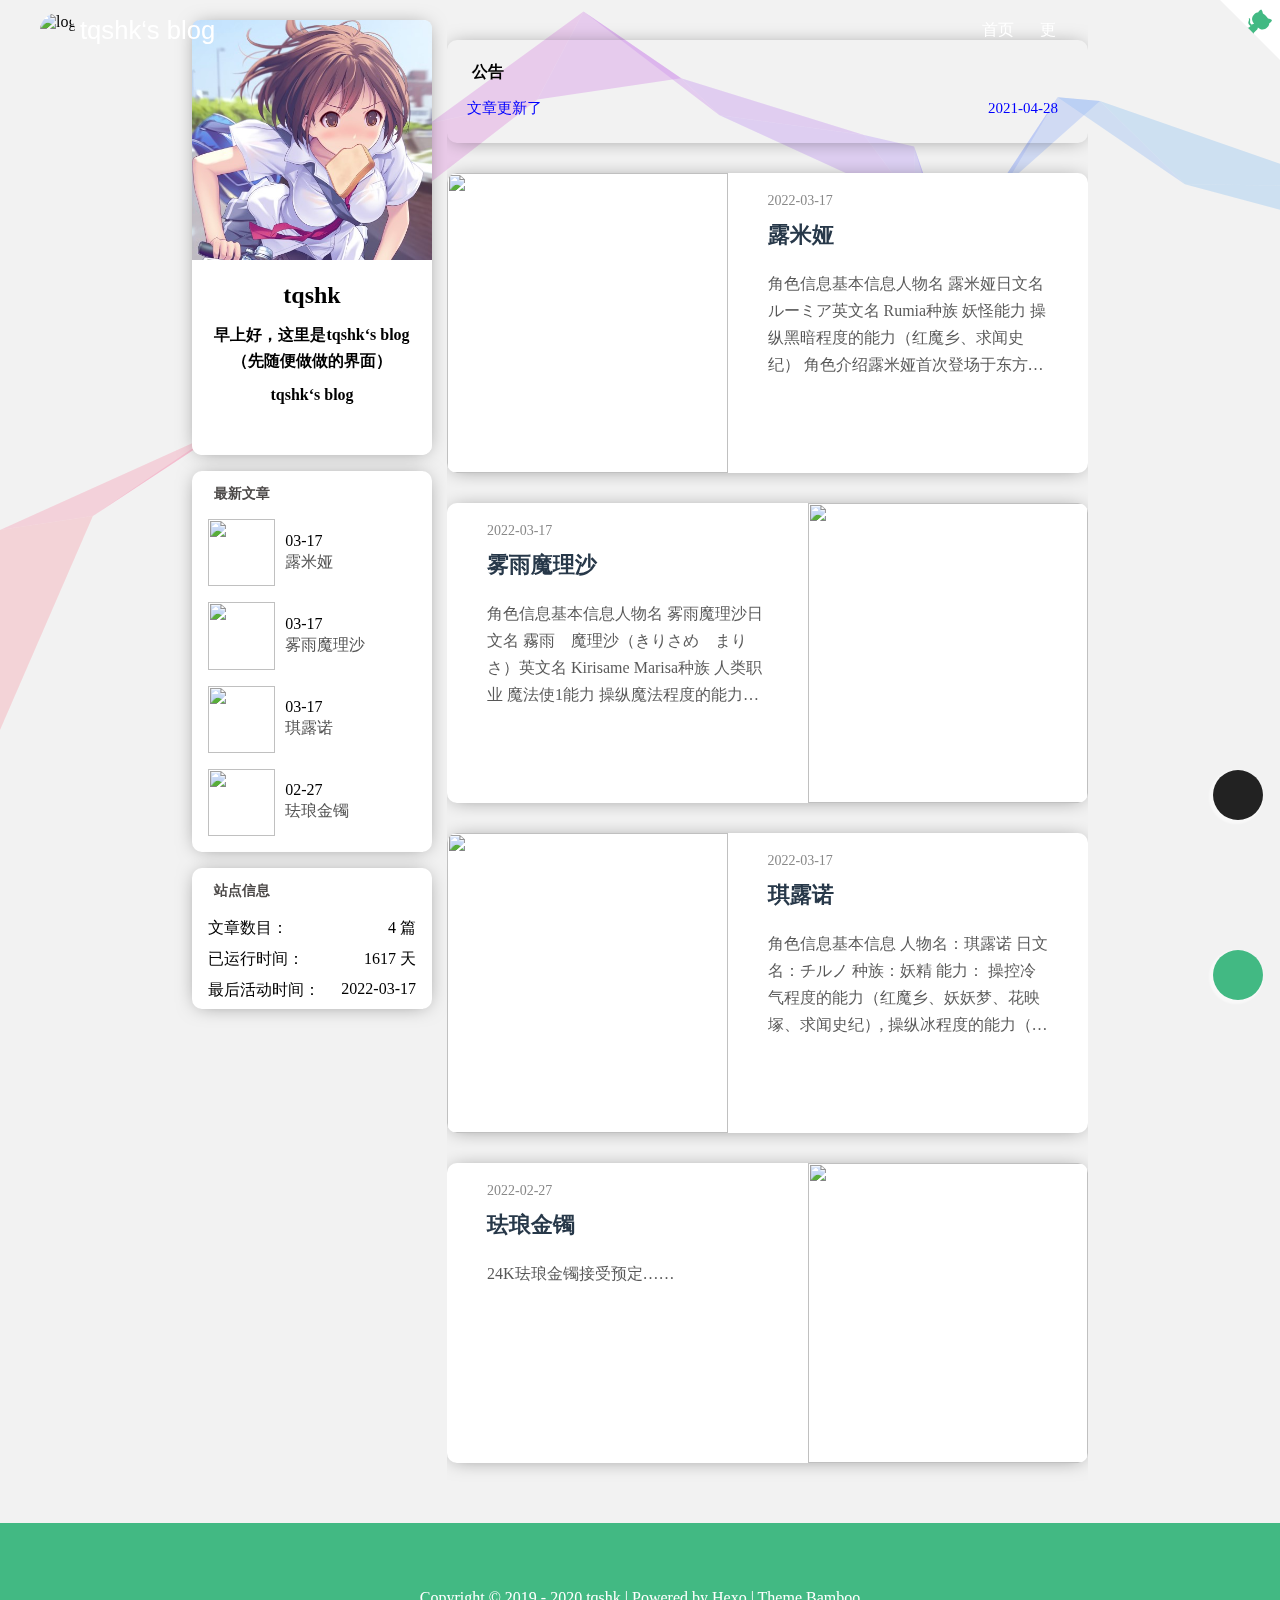
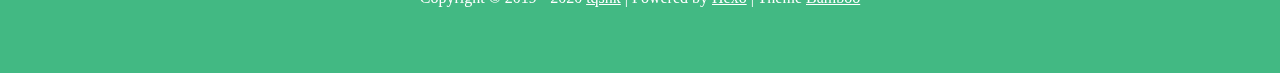
==== commit 80223aa9: "Site updated: 2022-03-17 20:55:35" ====
--- a/index.html
+++ b/index.html
@@ -1770,7 +1770,7 @@
         <div class="webinfo-item">
           <div>最后活动时间：</div>
           
-            <div id="last-update" style="display: none;">Thu Mar 17 2022 20:19:57 GMT+0800 (中国标准时间)</div>
+            <div id="last-update" style="display: none;">Thu Mar 17 2022 20:55:34 GMT+0800 (中国标准时间)</div>
             <div id="last-update-show">2022-03-17 日</div>
           
         </div>
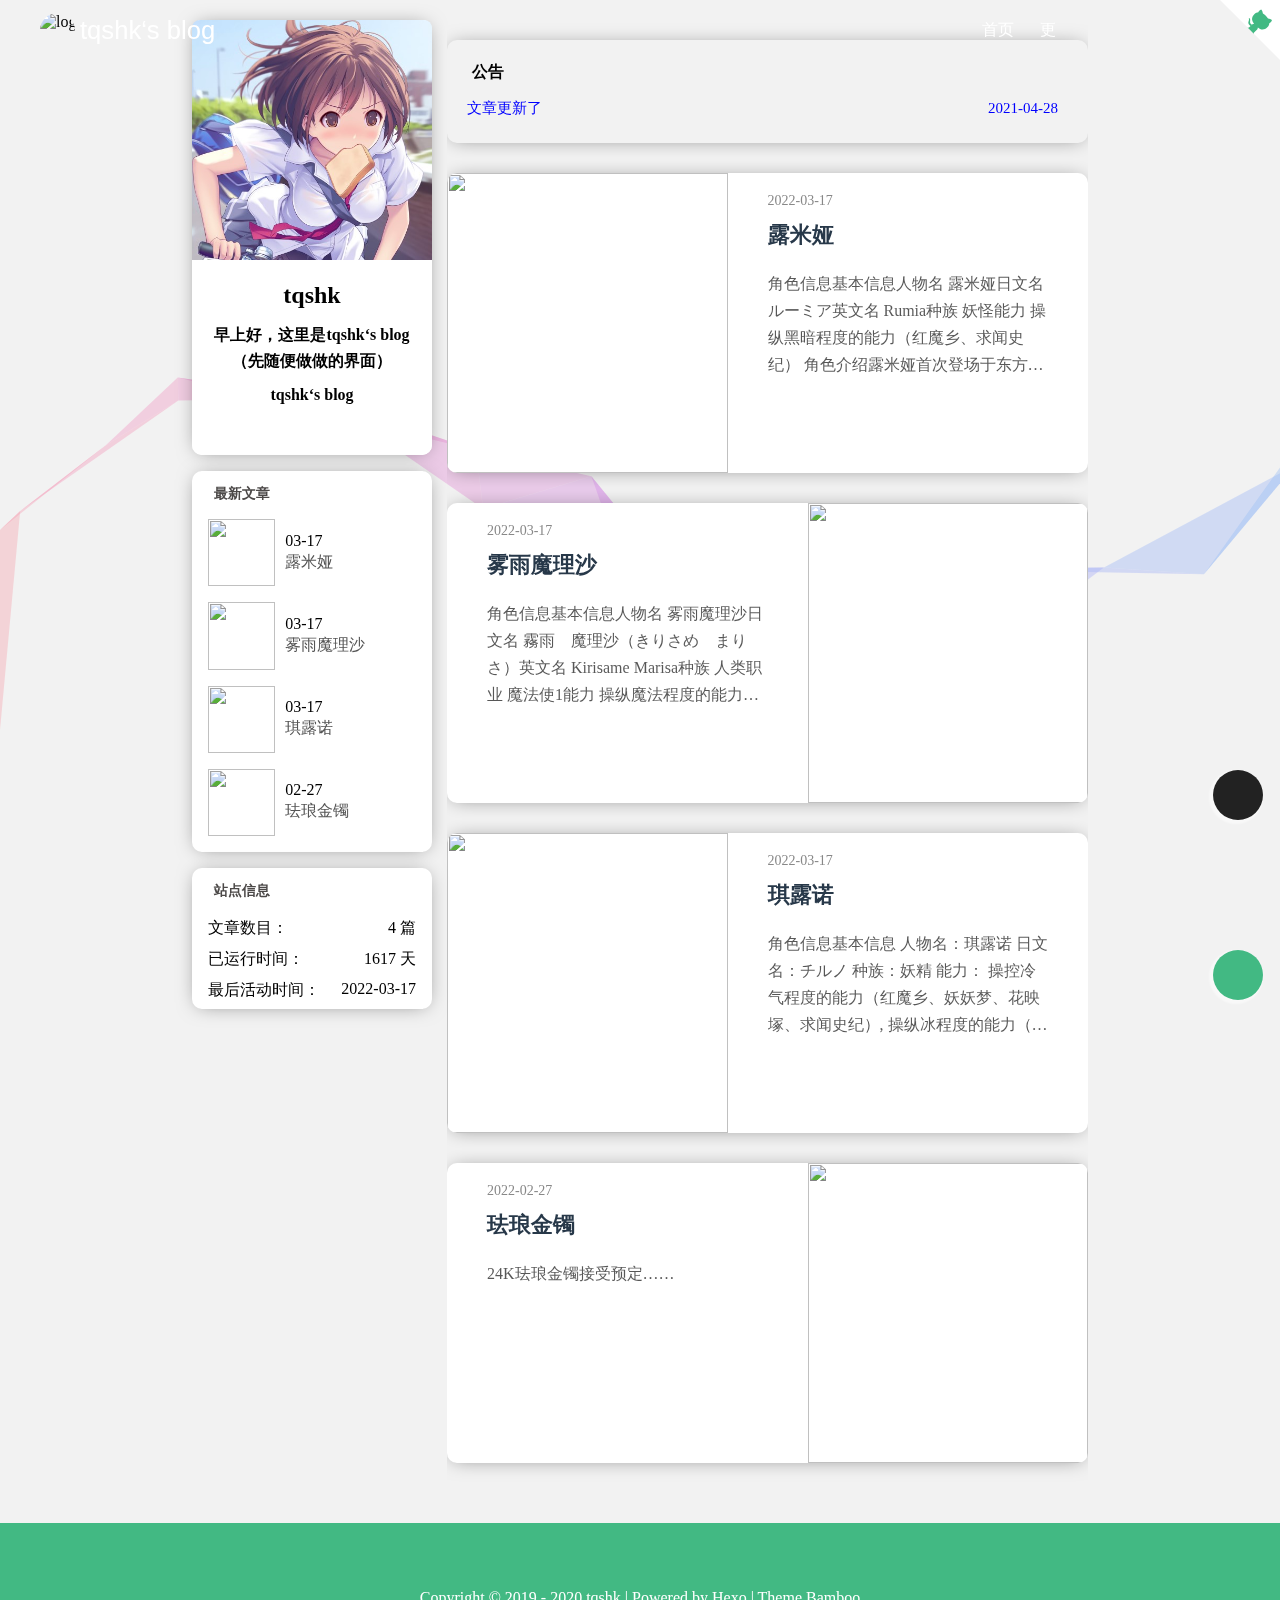
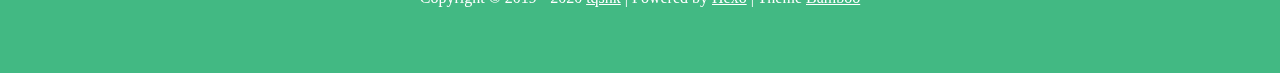
==== commit ca53d293: "Site updated: 2022-03-17 20:59:33" ====
--- a/index.html
+++ b/index.html
@@ -1770,7 +1770,7 @@
         <div class="webinfo-item">
           <div>最后活动时间：</div>
           
-            <div id="last-update" style="display: none;">Thu Mar 17 2022 20:55:34 GMT+0800 (中国标准时间)</div>
+            <div id="last-update" style="display: none;">Thu Mar 17 2022 20:59:26 GMT+0800 (中国标准时间)</div>
             <div id="last-update-show">2022-03-17 日</div>
           
         </div>
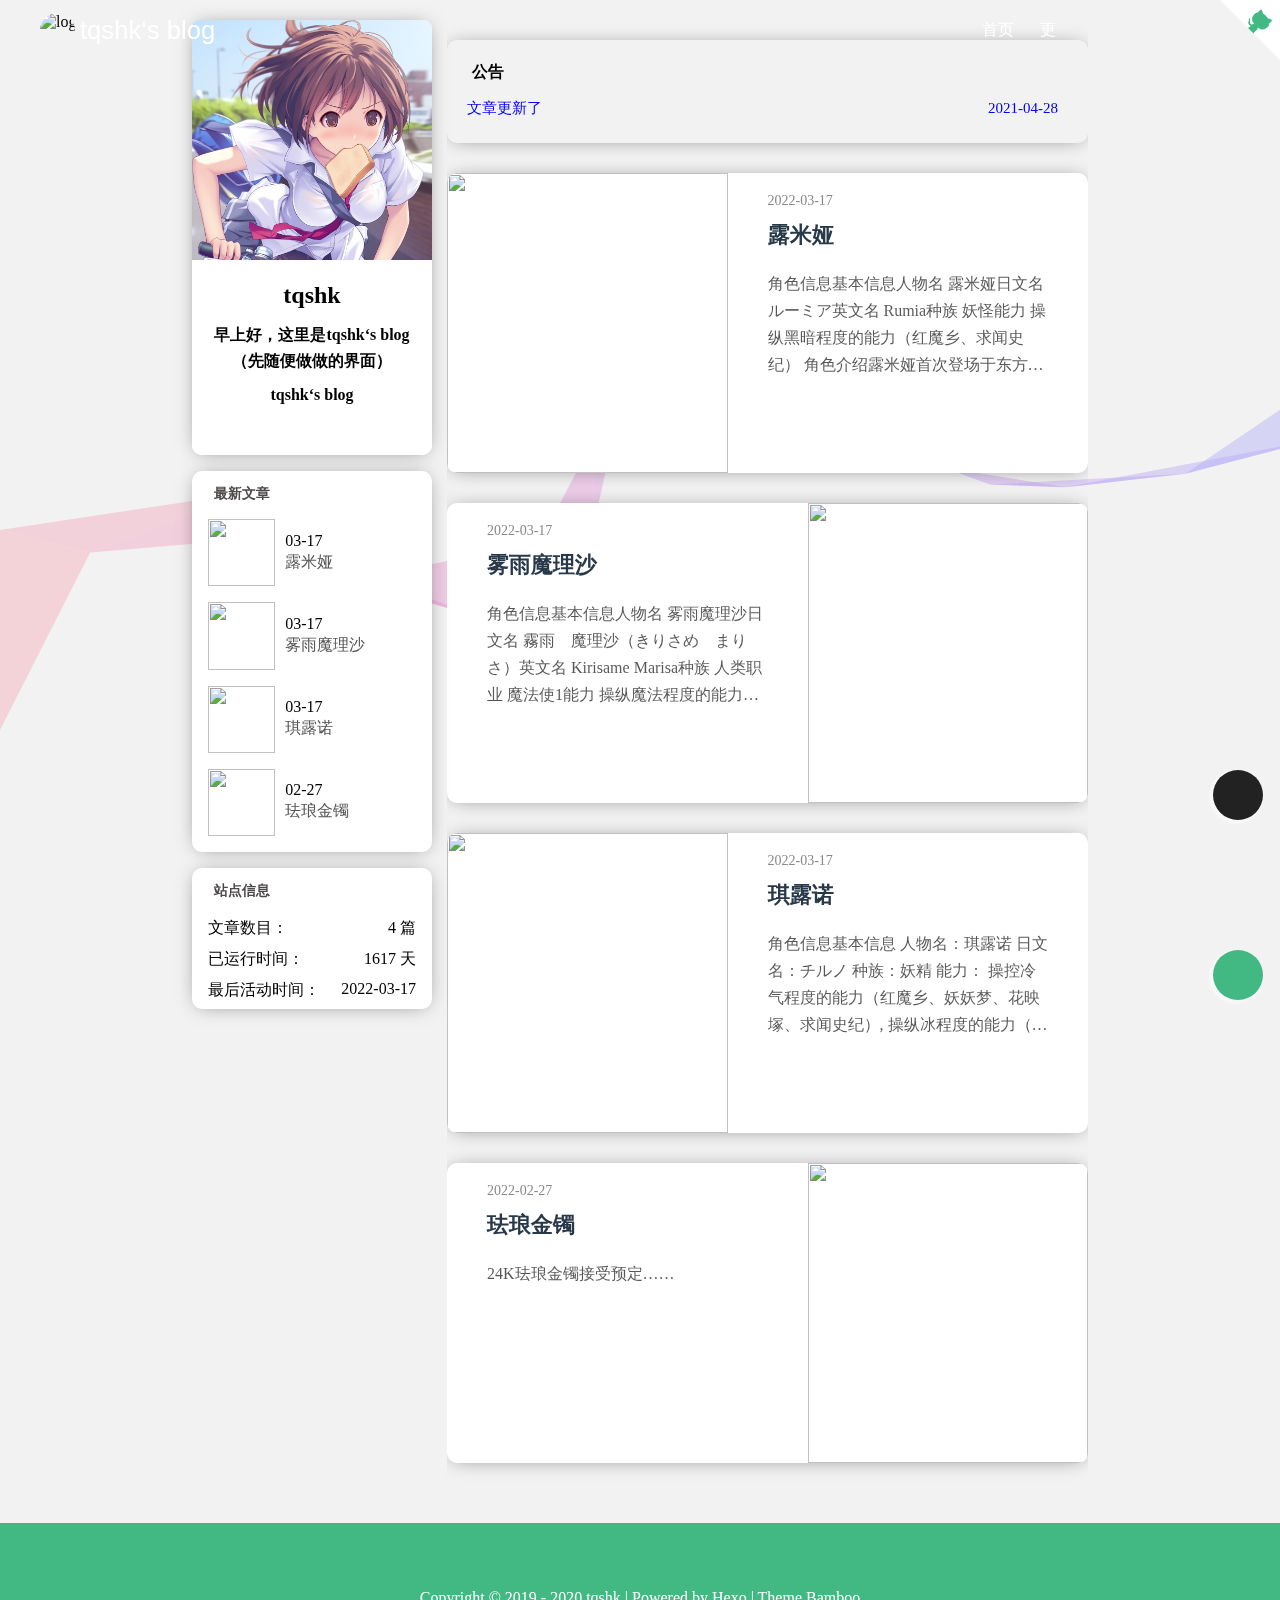
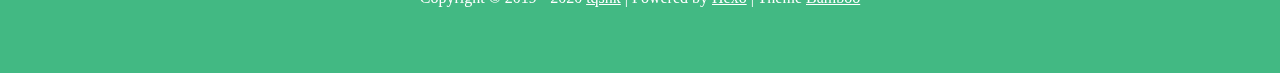
==== commit f308d3e5: "Site updated: 2022-03-17 21:03:05" ====
--- a/index.html
+++ b/index.html
@@ -1770,7 +1770,7 @@
         <div class="webinfo-item">
           <div>最后活动时间：</div>
           
-            <div id="last-update" style="display: none;">Thu Mar 17 2022 20:59:26 GMT+0800 (中国标准时间)</div>
+            <div id="last-update" style="display: none;">Thu Mar 17 2022 21:02:59 GMT+0800 (中国标准时间)</div>
             <div id="last-update-show">2022-03-17 日</div>
           
         </div>
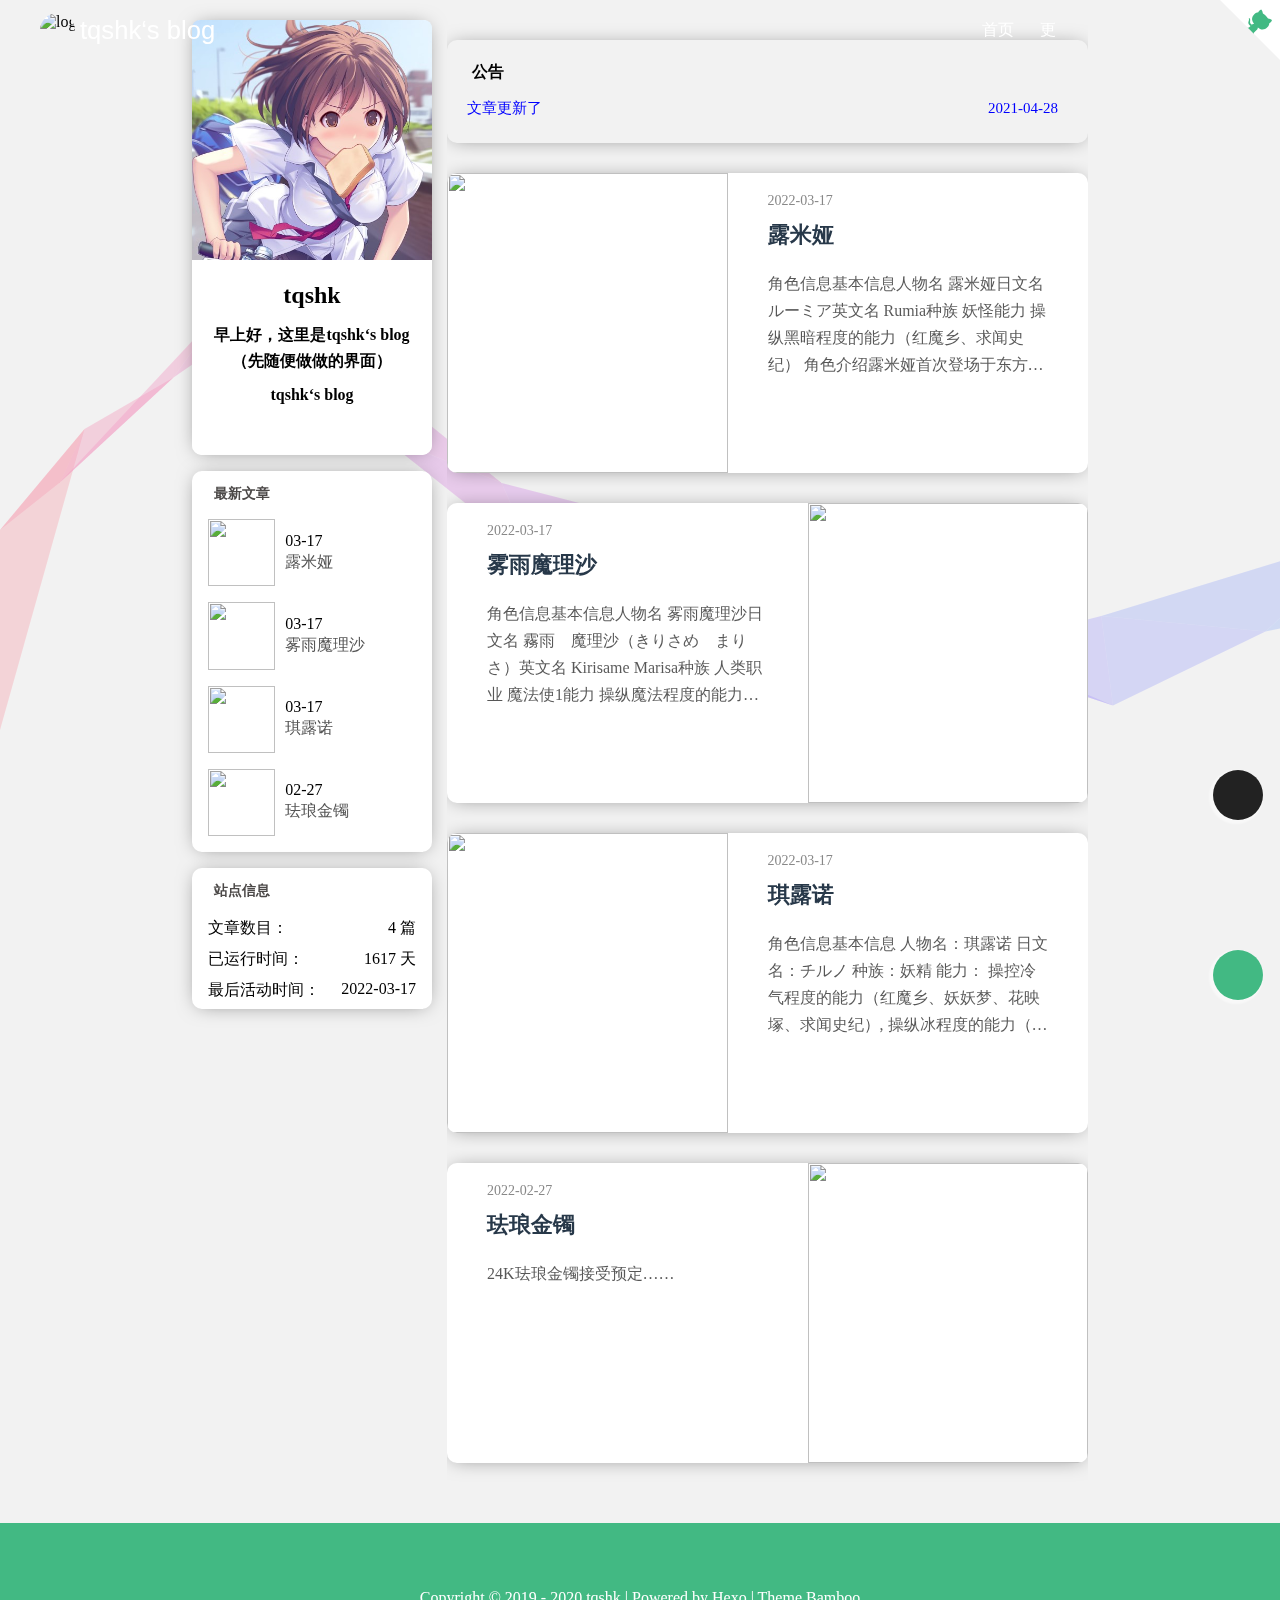
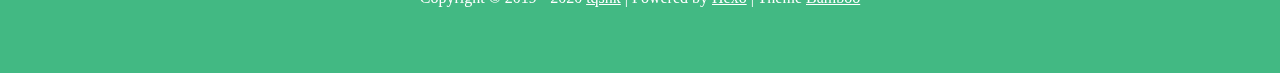
==== commit 41508b33: "Site updated: 2022-03-17 21:07:08" ====
--- a/index.html
+++ b/index.html
@@ -1770,7 +1770,7 @@
         <div class="webinfo-item">
           <div>最后活动时间：</div>
           
-            <div id="last-update" style="display: none;">Thu Mar 17 2022 21:02:59 GMT+0800 (中国标准时间)</div>
+            <div id="last-update" style="display: none;">Thu Mar 17 2022 21:05:08 GMT+0800 (中国标准时间)</div>
             <div id="last-update-show">2022-03-17 日</div>
           
         </div>
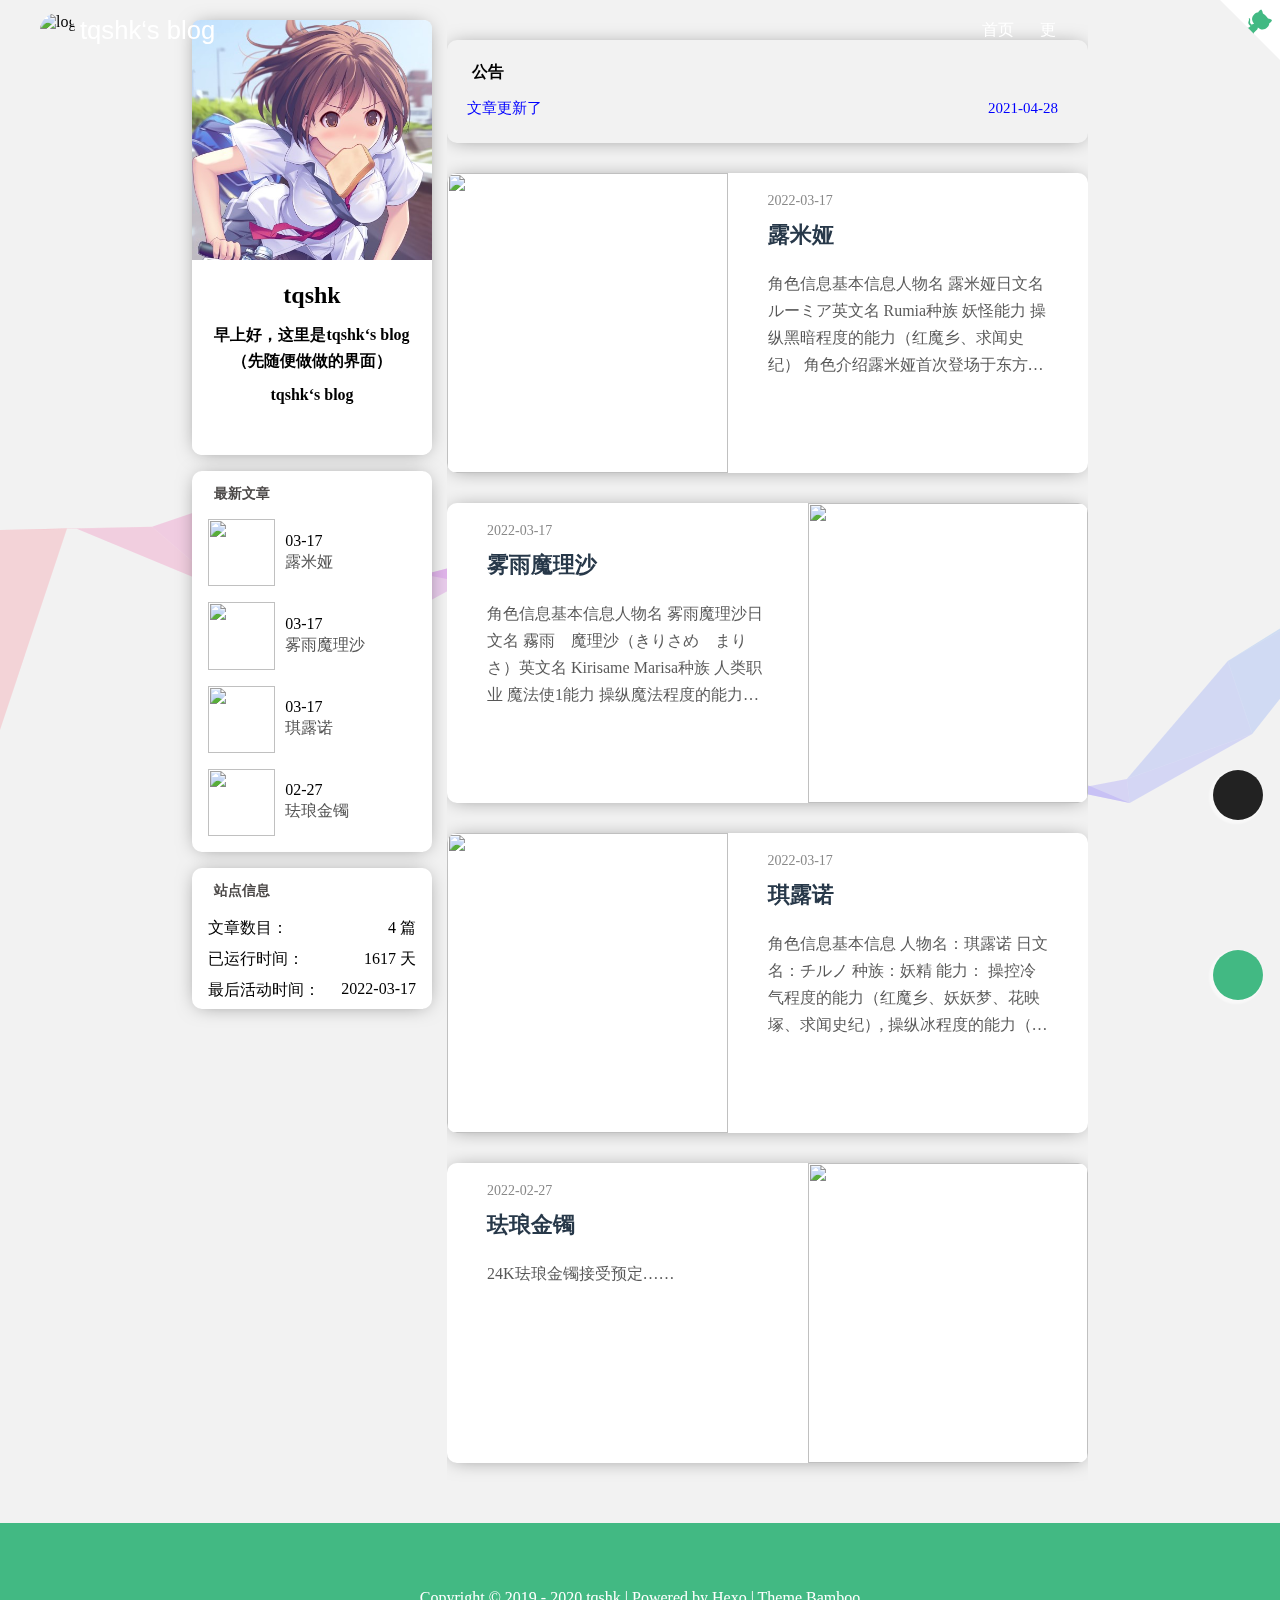
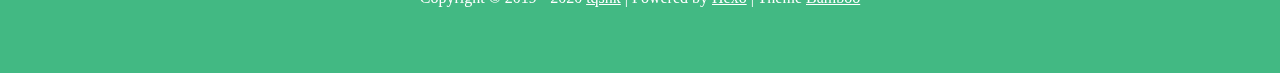
==== commit 5b13f4d3: "Site updated: 2022-03-17 21:08:37" ====
--- a/index.html
+++ b/index.html
@@ -1770,7 +1770,7 @@
         <div class="webinfo-item">
           <div>最后活动时间：</div>
           
-            <div id="last-update" style="display: none;">Thu Mar 17 2022 21:05:08 GMT+0800 (中国标准时间)</div>
+            <div id="last-update" style="display: none;">Thu Mar 17 2022 21:08:33 GMT+0800 (中国标准时间)</div>
             <div id="last-update-show">2022-03-17 日</div>
           
         </div>
